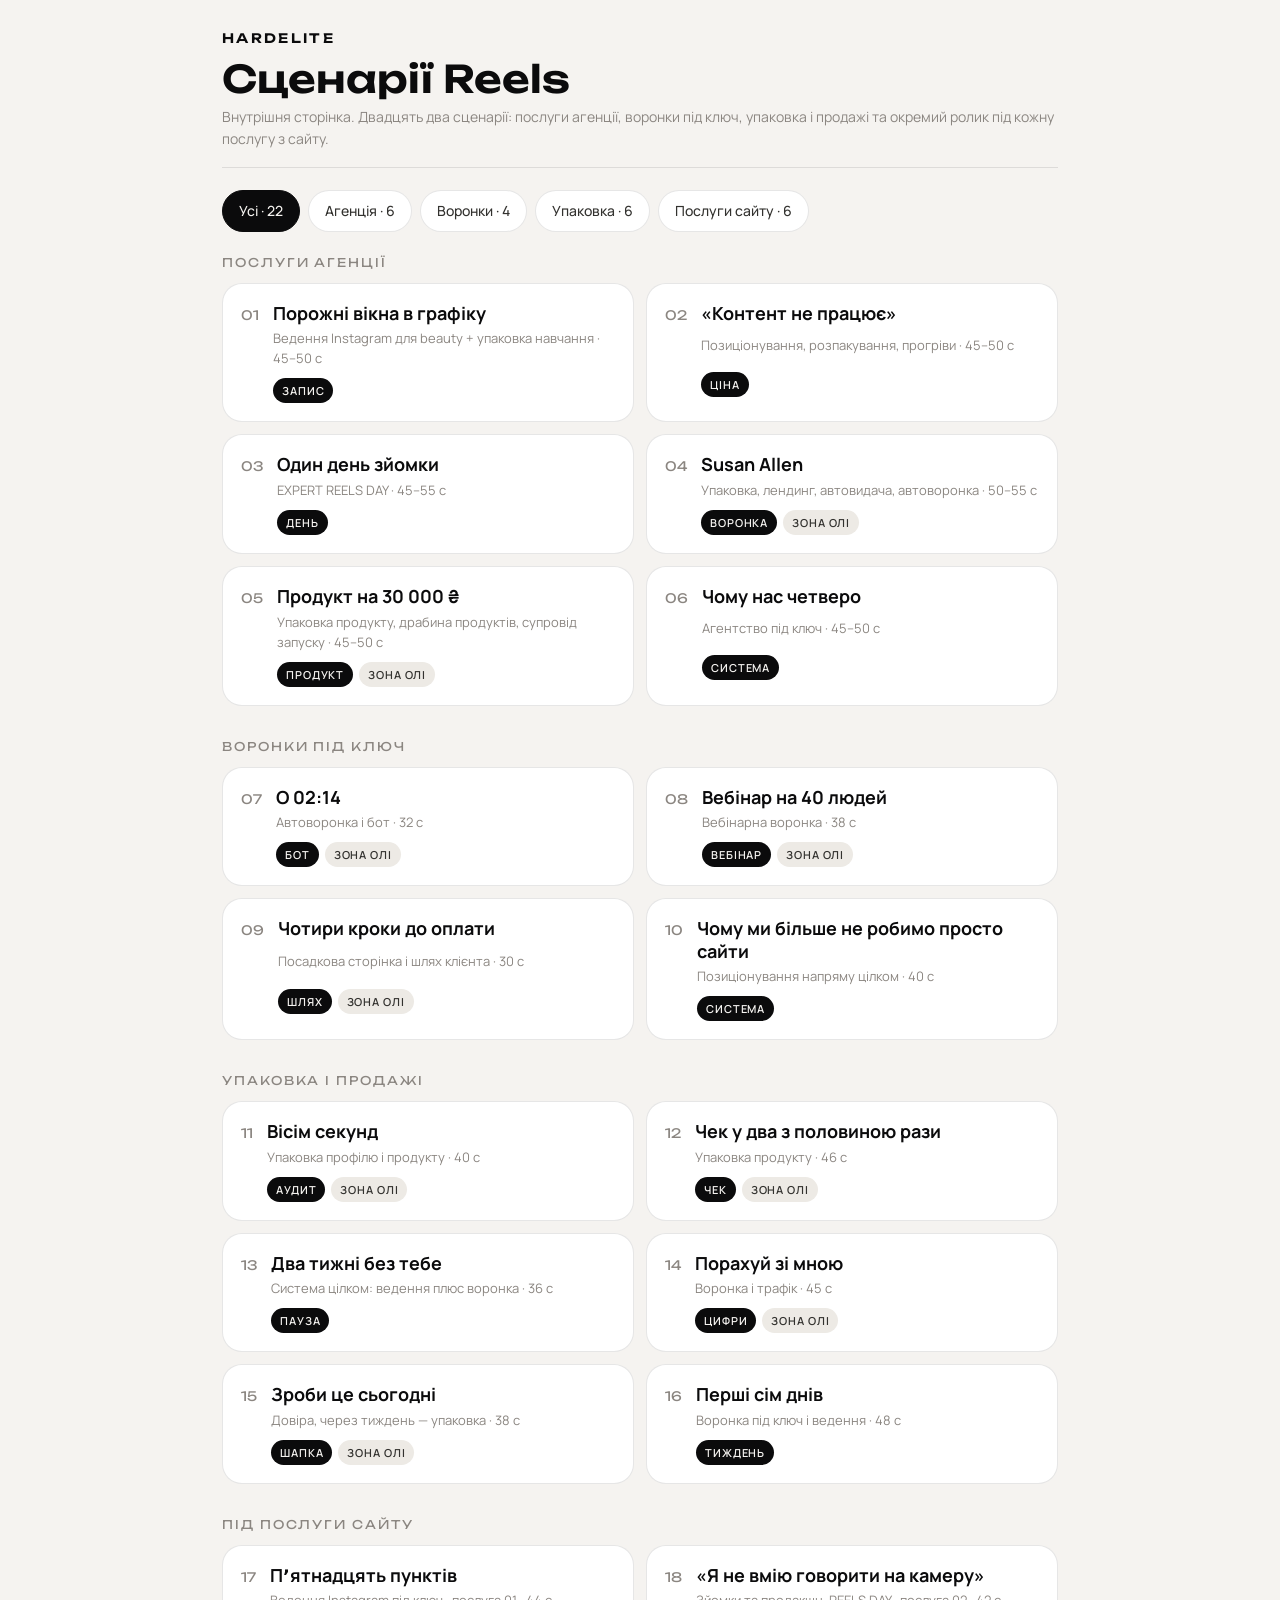
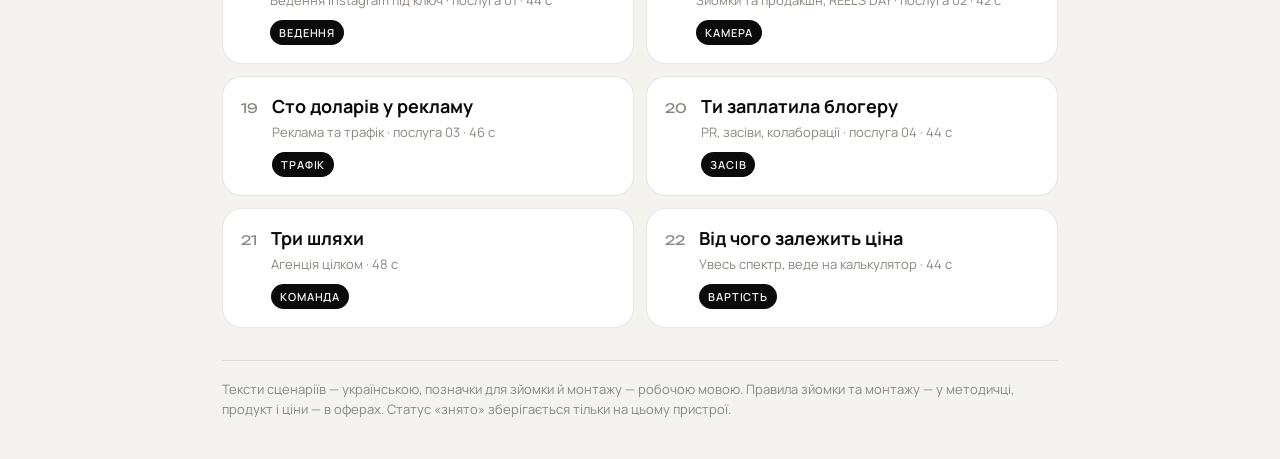
==== scenarii/index.html @ eda65075 "Внутрішня сторінка зі сценаріями Reels на /scenarii Сторінка для зйомки: 22 сценарії в чотирьох груп" ====
<!doctype html>
<html lang="uk">
<head>
<meta charset="utf-8">
<meta name="viewport" content="width=device-width, initial-scale=1, viewport-fit=cover">
<meta name="robots" content="noindex, nofollow, noarchive">
<meta name="theme-color" content="#0B0B0C">
<title>Сценарії — HARDELITE</title>
<link rel="preconnect" href="https://fonts.googleapis.com">
<link rel="preconnect" href="https://fonts.gstatic.com" crossorigin>
<link href="https://fonts.googleapis.com/css2?family=Manrope:wght@400;500;600;700&family=Unbounded:wght@500;600&display=swap" rel="stylesheet">
<style>
:root{
  --ink:#0B0B0C; --ink-80:#33322F; --paper:#F5F3F0; --paper-2:#EDEAE5;
  --card:#FFFFFF; --muted:#8B8681; --line:rgba(11,11,12,.10);
  --r:20px; --r-s:12px;
  --sans:'Manrope',system-ui,-apple-system,'Segoe UI',sans-serif;
  --brand:'Unbounded','Manrope',system-ui,sans-serif;
  --gut:clamp(16px,4vw,32px);
}
*,*::before,*::after{box-sizing:border-box}
html,body{margin:0;padding:0}
body{
  background:var(--paper); color:var(--ink); font-family:var(--sans);
  font-size:16px; line-height:1.55; -webkit-font-smoothing:antialiased;
  padding-bottom:40px;
}
.wrap{max-width:900px;margin:0 auto;padding:0 var(--gut)}

/* ---------- шапка ---------- */
header{padding:28px 0 18px;border-bottom:1px solid var(--line);margin-bottom:22px}
.brand{font-family:var(--brand);font-weight:600;font-size:13px;letter-spacing:.18em;text-transform:uppercase}
h1{font-family:var(--brand);font-weight:600;font-size:clamp(26px,6vw,38px);line-height:1.1;margin:10px 0 6px}
.sub{color:var(--muted);font-size:14px;margin:0}

/* ---------- фильтр ---------- */
.filters{display:flex;gap:8px;flex-wrap:wrap;margin:0 0 20px}
.chip{
  appearance:none;border:1px solid var(--line);background:var(--card);color:var(--ink-80);
  font:inherit;font-size:14px;font-weight:500;padding:9px 16px;border-radius:999px;cursor:pointer;
}
.chip[aria-pressed="true"]{background:var(--ink);color:var(--paper);border-color:var(--ink)}

/* ---------- карточки ---------- */
.grid{display:grid;gap:12px;margin:0 0 32px}
.card{
  background:var(--card);border:1px solid var(--line);border-radius:var(--r);
  padding:18px;cursor:pointer;text-align:left;font:inherit;color:inherit;width:100%;
  display:grid;grid-template-columns:auto 1fr;gap:4px 14px;align-items:start;
}
.card:hover{border-color:rgba(11,11,12,.3)}
.card .num{font-family:var(--brand);font-size:13px;color:var(--muted);grid-row:span 3;padding-top:3px}
.card h2{font-size:18px;font-weight:700;margin:0;line-height:1.25}
.card .meta{color:var(--muted);font-size:13px;margin:0}
.card .tags{display:flex;gap:6px;flex-wrap:wrap;margin-top:6px}
.tag{font-size:11px;font-weight:600;letter-spacing:.08em;text-transform:uppercase;
  padding:4px 9px;border-radius:999px;background:var(--paper-2);color:var(--ink-80)}
.tag--word{background:var(--ink);color:var(--paper)}
.tag--done{background:#1f7a46;color:#fff}
.group-title{font-family:var(--brand);font-size:12px;letter-spacing:.16em;text-transform:uppercase;
  color:var(--muted);margin:22px 0 10px}

/* ---------- экран сценария ---------- */
.screen{display:none;position:fixed;inset:0;background:var(--paper);z-index:40;overflow-y:auto;
  overscroll-behavior:contain;-webkit-overflow-scrolling:touch}
.screen.is-open{display:block}
.bar{position:sticky;top:0;background:var(--paper);border-bottom:1px solid var(--line);z-index:2}
.bar-in{max-width:900px;margin:0 auto;padding:12px var(--gut);display:flex;gap:10px;align-items:center}
.back{appearance:none;border:0;background:none;font:inherit;font-size:15px;font-weight:600;
  cursor:pointer;color:var(--ink);padding:6px 0}
.bar .spacer{flex:1}
.btn{appearance:none;border:1px solid var(--line);background:var(--card);color:var(--ink);
  font:inherit;font-size:14px;font-weight:600;padding:8px 14px;border-radius:999px;cursor:pointer}
.btn--dark{background:var(--ink);color:var(--paper);border-color:var(--ink)}

.tabs{display:flex;gap:6px;flex-wrap:wrap;margin:18px 0 16px}
.tab{appearance:none;border:0;background:var(--paper-2);color:var(--ink-80);font:inherit;
  font-size:14px;font-weight:600;padding:8px 14px;border-radius:999px;cursor:pointer}
.tab[aria-selected="true"]{background:var(--ink);color:var(--paper)}

.pane{display:none}
.pane.is-on{display:block}

.beat{border-left:2px solid var(--line);padding:0 0 18px 16px;margin:0 0 4px}
.beat .t{font-family:var(--brand);font-size:12px;letter-spacing:.1em;color:var(--muted);
  text-transform:uppercase;margin:0 0 6px}
.beat .say{font-size:19px;line-height:1.5;margin:0;white-space:pre-line}
.note{background:var(--paper-2);border-radius:var(--r-s);padding:14px 16px;margin:0 0 16px;
  font-size:15px;color:var(--ink-80)}
.note strong{color:var(--ink)}
ul.list{margin:0 0 18px;padding-left:20px}
ul.list li{margin:0 0 8px}
.headline{background:var(--ink);color:var(--paper);border-radius:var(--r-s);padding:16px 18px;
  font-size:18px;font-weight:600;line-height:1.35;margin:0 0 18px}
.headline span{display:block;font-family:var(--brand);font-size:11px;letter-spacing:.14em;
  text-transform:uppercase;opacity:.6;margin-bottom:8px;font-weight:500}
h3{font-size:14px;font-family:var(--brand);font-weight:600;letter-spacing:.12em;
  text-transform:uppercase;color:var(--muted);margin:24px 0 10px}
.cap{white-space:pre-line;font-size:16px;line-height:1.6}

/* статус */
.status{display:flex;gap:8px;flex-wrap:wrap;margin:0 0 4px}

/* ---------- суфлёр ---------- */
.prompter{display:none;position:fixed;inset:0;background:#0B0B0C;color:#F5F3F0;z-index:60;
  overflow-y:auto;-webkit-overflow-scrolling:touch}
.prompter.is-open{display:block}
.prompter-in{max-width:760px;margin:0 auto;padding:72px var(--gut) 120px}
.prompter p{font-size:clamp(26px,6.4vw,40px);line-height:1.42;font-weight:600;
  margin:0 0 34px;white-space:pre-line}
.prompter .t{font-family:var(--brand);font-size:13px;letter-spacing:.14em;color:#8B8681;
  text-transform:uppercase;margin:0 0 10px}
.prompter-close{position:fixed;top:14px;right:14px;z-index:61;appearance:none;border:1px solid rgba(245,243,240,.25);
  background:rgba(11,11,12,.8);color:#F5F3F0;font:inherit;font-size:14px;font-weight:600;
  padding:10px 16px;border-radius:999px;cursor:pointer}
.prompter-hint{position:fixed;bottom:0;left:0;right:0;padding:14px;text-align:center;
  font-size:13px;color:#8B8681;background:linear-gradient(transparent,#0B0B0C 40%)}

footer{color:var(--muted);font-size:13px;border-top:1px solid var(--line);padding-top:18px;margin-top:8px}
footer a{color:var(--ink-80)}
@media (min-width:720px){ .grid{grid-template-columns:1fr 1fr} }
</style>
</head>
<body>

<div class="wrap" id="home">
  <header>
    <div class="brand">HARDELITE</div>
    <h1>Сценарії Reels</h1>
    <p class="sub">Внутрішня сторінка. Двадцять два сценарії: послуги агенції, воронки під ключ, упаковка і продажі та окремий ролик під кожну послугу з сайту.</p>
  </header>

  <div class="filters">
    <button class="chip" data-filter="all" aria-pressed="true">Усі · 22</button>
    <button class="chip" data-filter="agency" aria-pressed="false">Агенція · 6</button>
    <button class="chip" data-filter="funnel" aria-pressed="false">Воронки · 4</button>
    <button class="chip" data-filter="pack" aria-pressed="false">Упаковка · 6</button>
    <button class="chip" data-filter="service" aria-pressed="false">Послуги сайту · 6</button>
  </div>

  <div id="list"></div>

  <footer>
    Тексти сценаріїв — українською, позначки для зйомки й монтажу — робочою мовою.
    Правила зйомки та монтажу — у методичці, продукт і ціни — в оферах.
    Статус «знято» зберігається тільки на цьому пристрої.
  </footer>
</div>

<div class="screen" id="screen" role="dialog" aria-modal="true">
  <div class="bar">
    <div class="bar-in">
      <button class="back" id="back">← Усі сценарії</button>
      <div class="spacer"></div>
      <button class="btn btn--dark" id="openPrompter">Суфлер</button>
    </div>
  </div>
  <div class="wrap" id="screenBody"></div>
</div>

<div class="prompter" id="prompter">
  <button class="prompter-close" id="closePrompter">Закрити</button>
  <div class="prompter-in" id="prompterBody"></div>
  <div class="prompter-hint">Гортай великим пальцем. Екран не гасне, поки сторінка відкрита</div>
</div>

<script>
const S = [
{
  n:1, group:'agency', title:'Порожні вікна в графіку',
  sells:'Ведення Instagram для beauty + упаковка навчання',
  who:'Майстри, косметологи, салони', len:'45–50 с', word:'ЗАПИС',
  head:'3 причини, чому в майстра з кращими роботами — порожні вікна',
  beats:[
    {t:'0–4 с · хук', s:`У цього майстра кращі роботи в місті. І щосереди порожні вікна в графіку. Причина не в роботах.`},
    {t:'4–10 с · актуалізація', s:`Я за тиждень передивилась двадцять сторінок beauty-майстрів. У вісімнадцяти — та сама помилка. Якщо ти майстер, дивись до кінця: третя причина коштує тобі найдорожче.`},
    {t:'10–34 с · основна частина', s:`Перша. Стрічка з однакових «до-після». Клієнт бачить результат, але не бачить, до кого він іде. А обирає він людину, не фото.

Друга. У профілі немає ціни і немає, що робити далі. Людина має сама написати в Direct і чекати на відповідь. Половина не напише.

Третя, найдорожча. Ти продаєш руки. Руки закінчуються разом із робочим днем. У майстра з сильною сторінкою є другий дохід — навчання для своїх. І воно пакується один раз.`},
    {t:'34–42 с · висновок', s:`Записи — це не «більше постити». Це сторінка, де видно майстра, видно ціну і видно, куди натиснути.`},
    {t:'42–50 с · заклик', s:`Напиши в Direct слово ЗАПИС — подивлюсь твою сторінку й скажу голосовим, які три Reels знімати першими саме тобі.`}
  ],
  shoot:'Один образ, сидячи або стоячи біля вікна. Статична камера, вертикаль. Три причини — три дублі з невеликою зміною пози, щоб склейка не читалась як брак.',
  edit:['Склейка на кожній причині, плюс jump cut усередині довгих фраз',
    'Врізки: три скриншоти стрічок з однаковими «до/після» — розмити ніки й аватарки',
    'Цифри 1 / 2 / 3 великим у куті на кожній причині',
    'На словах «порожні вікна» — врізка порожнього графіка запису',
    'Першу секунду без музики — тільки голос та імпакт',
    'Акцентні слова: ВІКНА, ЗАПИСИ, ТРИ ПРИЧИНИ',
    'Зміна музики на кожній причині, отже вуш з імпактом тричі'],
  cover:'Крупний портрет + текст у два рядки: «Кращі роботи. / Порожні вікна.»'
},
{
  n:2, group:'agency', title:'«Контент не працює»',
  sells:'Позиціонування, розпакування, прогріви', who:'Експерти', len:'45–50 с', word:'ЦІНА',
  head:'«Контент не працює» — а проблема була в одному рядку',
  beats:[
    {t:'0–4 с · хук', s:`Експерт написав мені: «твій контент не працює — заявки є, продажів немає». Ми не переписали жодного Reels. Переписали один рядок.`},
    {t:'4–11 с · актуалізація', s:`Якщо тобі щоразу доводиться виправдовувати свою ціну — це не про ціну. Дивись до кінця, покажу, де насправді ламається.`},
    {t:'11–36 с · основна частина', s:`Крок перший. Я відкрила профіль і спитала: за що тебе беруть? Відповідь — «за результат». Так пише кожен другий у ніші.

Крок другий. Ми витягли конкретику. Він працює з тривогою і панічними атаками. Не «психолог широкого профілю» — одна тема, з якою до нього приходять.

Крок третій. Одна тема в шапці, одне обіцяння, один оффер. І контент — тільки під цю тему, а не про все на світі.`},
    {t:'36–44 с · висновок', s:`Коли людина заходить і бачить свою проблему тими словами, якими вона сама її описує, — ціну не обговорюють. Питають, коли можна почати.`},
    {t:'44–50 с · заклик', s:`Слово ЦІНА в Direct — розберу, за що тебе купують зараз і чому це звучить як у всіх.`}
  ],
  shoot:'Другий образ, інша локація (кафе, світла стіна). Можна сидячи за столом з телефоном — на хуку показати екран з перепискою. Текст переписки підставний.',
  edit:['На «переписали один рядок» — врізка: шапка профілю «до» і «після», влітають назустріч одна одній',
    'Кроки підписувати: КРОК 1, КРОК 2, КРОК 3',
    'Темп швидкий, склейка кожні 2–3 секунди',
    'Акцентні слова: ОДИН РЯДОК, ЦІНУ, САМІ ПИТАЮТЬ',
    'На висновку — пауза й тиша на пів секунди перед «Питають, коли можна почати». Єдине місце в партії, де музика вимикається зовсім'],
  cover:'Текст на кадрі: «Проблема була / не в контенті»'
},
{
  n:3, group:'agency', title:'Один день зйомки',
  sells:'EXPERT REELS DAY', who:'Експерти, блогери, бренди', len:'45–55 с', word:'ДЕНЬ',
  head:'Один день зйомки — 15 Reels. Ось як це виглядає',
  beats:[
    {t:'0–4 с · хук', s:`Це вісім годин. У кінці — пʼятнадцять готових Reels, яких вистачить на місяць.`},
    {t:'4–11 с · актуалізація', s:`Найдорожча фраза в блозі експерта — «я не знаю, що говорити в кадрі». Через неї контент стоїть місяцями. Ось як ми її прибираємо за один день.`},
    {t:'11–38 с · основна частина', s:`Крок перший — до зйомки. Сценарії. Не теми, а готові тексти: що ти говориш у перші три секунди і чим закінчуєш.

Крок другий — образи й локації. Два-три образи, і один день виглядає як місяць різного контенту.

Крок третій — сама зйомка. Я стою поруч і ставлю подачу: де пауза, де подивитись у камеру, де повторити. Ніхто не залишається сам перед обʼєктивом.

Крок четвертий — монтаж, субтитри, обкладинки й тексти публікацій. Ти отримуєш не «матеріал», а готові Reels, які можна викладати.`},
    {t:'38–46 с · висновок', s:`Контент стоїть не тому, що немає часу знімати. Тому що немає що говорити. Сценарій знімає цю проблему.`},
    {t:'46–55 с · заклик', s:`Слово ДЕНЬ в Direct — розкажу, як проходить день зйомки по годинах, і підберемо дату під твій запуск.`}
  ],
  shoot:'Бекстейдж на реальному Expert Reels Day. Потрібні: кадр з камерою і світлом, «клієнт у кадрі + Вероніка підказує», таймлайн монтажу на ноуті, фінал — сітка готових обкладинок. Репліки пишемо окремо, крупним планом, після зйомки клієнта.',
  edit:['Голос за кадром + врізки з майданчика, обличчя тільки на хуку й на висновку. Наскрізна озвучка збирається першою',
    'Кроки підписувати: 01 СЦЕНАРІЇ, 02 ОБРАЗИ, 03 ЗЙОМКА, 04 МОНТАЖ',
    'Таймкоди на екрані: 9:00, 11:30, 14:00, 18:00',
    'Фінальний кадр: сітка з 15 обкладинок, швидкий зум 100 → 120',
    'Акцентні слова: ОДИН ДЕНЬ, 15 REELS, МІСЯЦЬ',
    'Музика енергійніша, але давимо сильніше: −20, не −14'],
  cover:'Кадр з камерою і світлом + текст: «8 годин = / 15 Reels»'
},
{
  n:4, group:'agency', title:'Susan Allen', zone:'Зона Олі',
  sells:'Упаковка, лендинг, автовидача, автоворонка', who:'Експерти, які вже щось продають', len:'50–55 с', word:'ВОРОНКА',
  head:'Я відкрила сайт експерта і побачила «Hello, I am Susan Allen»',
  beats:[
    {t:'0–5 с · хук', s:`Я відкрила сайт експертки, щоб записатись. Перше, що побачила — фото чужої жінки і підпис «Hello, I am Susan Allen».`},
    {t:'5–12 с · актуалізація', s:`Це був шаблон конструктора, який вона не до кінця переробила. Дивись до кінця: зараз покажу чотири місця, де сторінка зливає людей, уже готових платити. Четверте є майже в усіх.`},
    {t:'12–40 с · основна частина', s:`Перше — превʼю посилання. Коли ти кидаєш сайт у Direct, людина бачить картинку й підпис. Якщо там чужа жінка або «website template demo» — посилання виглядає битим. Його просто не відкривають.

Друге — немає форми. Жодної. Уся воронка впирається в «напишіть мені». Хто не написав у ту ж хвилину — втрачений. І ти навіть не знаєш, скільком.

Третє — оплата перевіряється вручну. Між «я готовий платити» і «я отримав» — твоя ніч. Це найдорожча пауза у всьому запуску.

Четверте — після покупки немає нічого. Людина купила гайд і пішла. А далі мала бути консультація, а потім пакет на десять сесій.`},
    {t:'40–48 с · висновок', s:`У таку сторінку рекламу лити не можна — трафік ліється в дірку. Спочатку фундамент, потім реклама.`},
    {t:'48–55 с · заклик', s:`Слово ВОРОНКА в Direct — дай посилання на свою сторінку, і я пройду ці чотири точки по ній. Скажу, де саме ти втрачаєш заявки.`}
  ],
  shoot:'Третій образ. Сидячи, з телефоном — показуємо екран, але все на ньому підставне: демо-сторінка з чужим шаблоном спеціально під зйомку.',
  edit:['На хуку — екран телефона крупно, превʼю посилання з чужим фото. Головний кадр ролика',
    'Чотири місця підписувати цифрами, на кожне — наочна врізка',
    'На «трафік ліється в дірку» — анімація: стрілки входять, з дірки сиплеться',
    'Темп тримати, склейка кожні 2 секунди, пауза тільки на висновку',
    'Акцентні слова: ЧОТИРИ МІСЦЯ, ЖОДНОЇ ФОРМИ, ДІРКА',
    'Скриншоти сторінки — через ефект 3D-екрана з практикуму'],
  cover:'Скриншот превʼю посилання з чужим фото + текст: «Це не її сайт»'
},
{
  n:5, group:'agency', title:'Продукт на 30 000 ₴', zone:'Зона Олі',
  sells:'Упаковка продукту, драбина продуктів, супровід запуску',
  who:'Експерти, які продають консультації по одній', len:'45–50 с', word:'ПРОДУКТ',
  head:'У тебе вже є продукт на 30 000 ₴. Ти продаєш його по одній консультації',
  beats:[
    {t:'0–5 с · хук', s:`У тебе вже є продукт, який можна продавати за тридцять тисяч. Ти просто продаєш його по одній консультації за тисячу.`},
    {t:'5–12 с · актуалізація', s:`І це не про «підніми ціну». Це про те, що одна й та сама твоя робота розкладається на чотири різні продукти. Показую, як.`},
    {t:'12–38 с · основна частина', s:`Перше. Те, що ти повторюєш на кожній консультації, — це гайд. Записала один раз, продається без тебе.

Друге. Те, що працює тільки в довгій роботі, — це пакет на десять сесій. Інший чек і передбачуваний графік на місяці вперед.

Третє. Те, що ти знаєш, а колеги — ні, — це навчання для своїх. Інша аудиторія, інші гроші, і ти нічому новому не вчишся.

Четверте. Усе разом — драбина. Недорогий гайд, потім консультація, потім пакет. Людина не стрибає з нуля в дороге, вона йде по сходинках.`},
    {t:'38–45 с · висновок', s:`Продукту тобі не бракує. Бракує упаковки: назви, структури, сторінки, оплати, яка працює без тебе, і наступного кроку після покупки.`},
    {t:'45–50 с · заклик', s:`Слово ПРОДУКТ в Direct — розкладу твою експертизу на цю драбину.`}
  ],
  shoot:'Той самий образ, що в четвертому — знімаємо підряд. Можна стоячи біля стіни, чотири рівні добре показувати рукою «сходинками».',
  edit:['Головна врізка — анімована драбина: чотири сходинки, підписи й ціни',
    'Сходинки зʼявляються синхронно з голосом, знизу вгору, кожна з імпактом',
    'На «продається без тебе» — врізка: сповіщення про оплату одне за одним, кожне зі свіченням DeepGlow',
    'Акцентні слова: ЧОТИРИ ЧЕКИ, 30 000, БЕЗ ТЕБЕ',
    'Висновок говоримо в камеру, без врізок'],
  cover:'Драбина з чотирьох сходинок + текст: «Один продукт / чотири чеки»'
},
{
  n:6, group:'agency', title:'Чому нас четверо',
  sells:'Агентство під ключ', who:'Усі сегменти, особливо ті, хто обпікся на фрилансерах', len:'45–50 с', word:'СИСТЕМА',
  head:'Чому в моїй агенції лише четверо — і я не беру більше',
  beats:[
    {t:'0–5 с · хук', s:`Мене питають, чому в агенції четверо, а не тридцять. Бо я сама колись була тридцятим клієнтом в агенції.`},
    {t:'5–12 с · актуалізація', s:`Якщо ти хоч раз збирала підрядників окремо — ти знаєш це відчуття. Дивись до кінця: третя причина — чому контент не продає навіть тоді, коли він гарний.`},
    {t:'12–36 с · основна частина', s:`Перше. Окремі підрядники відповідають кожен за свій шматок. Дизайнер не знає, що зняв монтажер. Монтажер не знає, що пообіцяв таргетолог.

Друге. Дедлайни тримаєш ти. Хтось поїхав у відпустку — і процес став, а місяць уже оплачений.

Третє, головне. Немає стратегії — є набір послуг. Контент виходить гарний і не веде нікуди, бо ніхто не домовився, куди він має вести.`},
    {t:'36–44 с · висновок', s:`Тому нас четверо, і кожен знає проєкт у деталях: маркетолог, дизайнер, сценарист-монтажер і контент-менеджер. Одна стратегія, одні дедлайни, одна відповідальність.`},
    {t:'44–50 с · заклик', s:`Слово СИСТЕМА в Direct — подивлюсь твою сторінку й голосовим скажу, де в тебе розрив між контентом і продажами.`}
  ],
  shoot:'Найтепліший кадр із шести: мʼяке світло, спокійний темп, мінімум склейок. Робочий стіл або кавʼярня. Має виглядати як розмова, а не виступ.',
  edit:['Мінімум врізок: максимум один кадр з командою за роботою',
    'Склейка рідка, 4–5 секунд на плані',
    'Єдиний ролик, де зум майже не потрібен: максимум один повільний, 100 → 105',
    'На третій причині — пауза перед словом «головне»',
    'Музика тихіша, ніж усюди: −25. Можна взагалі без музики',
    'З ефектів — нічого. Ні вушів, ні спалахів: цей ролик про довіру',
    'Акцентні слова: НАС ЧЕТВЕРО, СВІДОМО, ОДНА КОМАНДА'],
  cover:'Портрет + текст: «Нас четверо. / І це свідомо»'
},
{
  n:7, group:'funnel', title:'О 02:14', zone:'Зона Олі',
  sells:'Автоворонка і бот', who:'Експерт, який сам сидить у Direct', len:'32 с', word:'БОТ',
  head:'Ти відповідаєш у директ о другій ночі — і все одно втрачаєш клієнта',
  beats:[
    {t:'0–2 с · хук', s:`Ти відповідаєш у директ о другій ночі — і все одно втрачаєш цього клієнта.`},
    {t:'2–8 с · проблема', s:`Бо він написав о пів на одинадцяту. Ти відповіла через чотири години. За цей час він встиг знайти когось іншого.`},
    {t:'8–16 с · ескалація', s:`І так щодня. Це вже не продажі — це чергування. Відпустка, температура, вечеря з родиною — і продажі зупиняються разом з тобою.`},
    {t:'16–18 с · пауза', s:`Проблема не в тобі.`},
    {t:'18–26 с · поворот', s:`Бот відповідає за хвилину. Веде людину по питаннях, віддає матеріал, приймає оплату. Ти заходиш там, де вже треба говорити про роботу.`},
    {t:'26–32 с · фінал', s:`Тобі лишається експертиза. Решту робить система. Напиши слово БОТ — покажу, як це виглядає на твоєму продукті.`}
  ],
  shoot:'Контраст по світлу — головний прийом. Перша половина темна, вечірня: телефон в темряві, час на екрані. Друга знімається вдень біля вікна. Фінал — ранок, кава, сповіщення про оплати.',
  edit:['Хук: ECU екрана в темряві, видно час і лічильник повідомлень',
    'Три перебивки на ескалації: валіза, градусник, накритий стіл — по 2 секунди',
    'На 16-й секунді тиша 0,4 с і чорний кадр з одним рядком',
    'Фінал: dolly out від обличчя, натуральне світло з вікна',
    'Акцентні слова: 02:14, ЧОТИРИ ГОДИНИ, ЧЕРГУВАННЯ, ЗА ХВИЛИНУ'],
  cover:'Темний кадр з телефоном, час крупно: «02:14» + рядок «І клієнт пішов»'
},
{
  n:8, group:'funnel', title:'Вебінар на 40 людей', zone:'Зона Олі',
  sells:'Вебінарна воронка', who:'Експерт, який уже пробував вебінари', len:'38 с', word:'ВЕБІНАР',
  head:'Сорок людей на вебінарі. Нуль продажів',
  beats:[
    {t:'0–3 с · хук', s:`Сорок людей на вебінарі. Нуль продажів. І вебінар був хороший.`},
    {t:'3–10 с · проблема', s:`Ти готувалася два тижні. Зібрала зал. Усе розповіла. А в кінці — тиша і два повідомлення «дякую, дуже цікаво».`},
    {t:'10–16 с · хибний висновок', s:`І ти зробила висновок, що вебінари не працюють.`},
    {t:'16–18 с · пауза', s:`Справа не у вебінарі.`},
    {t:'18–30 с · поворот', s:`Вебінар — це один дотик. А продаж відбувається на одинадцятому. Реєстрація, лист-підтвердження, прогрів до ефіру, два нагадування, сам вебінар, запис для тих, хто не прийшов, три дотики після і дедлайн. Ти зробила один з одинадцяти.`},
    {t:'30–38 с · фінал', s:`Ти зробила десяту частину роботи — і чекала повного результату. Решту збираємо ми. Напиши слово ВЕБІНАР — розберу, де саме твій ефір втрачає гроші.`}
  ],
  shoot:'Прямо в камеру, без усмішки на хуку — фраза має вагу. Рівне світло, обличчям до джерела. Статика на першому кадрі, повільний push in на хибному висновку.',
  edit:['Головний візуальний прийом партії — одинадцять точок. Вони на обкладинці, зʼявляються на 18-й секунді й лишаються у фіналі',
    'Врізка на проблемі: порожній чат вебінара, два повідомлення',
    'На 16-й секунді чорний кадр з одним рядком',
    'Точки зʼявляються з імпактом, десять по черзі',
    'Акцентні слова: НУЛЬ ПРОДАЖІВ, ОДИН ДОТИК, ОДИНАДЦЯТЬ, ДЕСЯТА ЧАСТИНА'],
  cover:'Одинадцять точок, одна зафарбована + текст: «Ти зробила / одну з одинадцяти»'
},
{
  n:9, group:'funnel', title:'Чотири кроки до оплати', zone:'Зона Олі',
  sells:'Посадкова сторінка і шлях клієнта', who:'Усі чотири сегменти', len:'30 с', word:'ШЛЯХ',
  head:'Людина вже хоче купити. І все одно не купує',
  beats:[
    {t:'0–2 с · хук', s:`Людина вже хоче купити. І все одно не купує.`},
    {t:'2–6 с · рамка', s:`Між «хочу» і «оплатила» в неї чотири кроки. Подивись, де ти її втрачаєш.`},
    {t:'6–10 с · крок 1', s:`Вона тисне на посилання в шапці. Воно веде на профіль, де та сама шапка.`},
    {t:'10–14 с · крок 2', s:`Вона потрапляє на сторінку — і там немає жодної форми. Тільки «пишіть у директ».`},
    {t:'14–18 с · крок 3', s:`Вона пише в директ. Ти на зйомці. Відповідаєш увечері.`},
    {t:'18–22 с · крок 4', s:`Вона готова платити. Ти скидаєш номер картки й пишеш «оплату перевірю зранку».`},
    {t:'22–24 с · пауза', s:`Жоден із цих кроків не про трафік.`},
    {t:'24–30 с · фінал', s:`У тебе не проблема з охопленнями. У тебе немає шляху. Напиши слово ШЛЯХ — пройду твій і скажу, на якому кроці обривається.`}
  ],
  shoot:'Усі чотири врізки підставні: збираємо демо-сторінку під зйомку. Чужі справжні профілі не показуємо навіть розмитими.',
  edit:['Чотири пронумеровані блоки зʼявляються по одному, кожен з імпактом',
    'Чотири врізки екрана по 4 секунди: шапка, порожня сторінка, Direct, переказ',
    'На 22-й секунді чорний кадр з одним рядком',
    'Фінал: ширший план, повільний dolly out, фон світліший',
    'Акцентні слова: ЧОТИРИ КРОКИ, ЖОДНОЇ ФОРМИ, ЗРАНКУ, НЕМАЄ ШЛЯХУ'],
  cover:'Чотири сходинки, третя обривається + текст: «Де вона / зникає»'
},
{
  n:10, group:'funnel', title:'Чому ми більше не робимо просто сайти',
  sells:'Позиціонування напряму цілком', who:'Тепла аудиторія', len:'40 с', word:'СИСТЕМА',
  head:'Ми відмовляємо клієнтам, які хочуть просто сайт',
  beats:[
    {t:'0–3 с · хук', s:`Ми відмовляємо клієнтам, які приходять за «просто сайтом».`},
    {t:'3–12 с · пояснення', s:`Тому що сайт без форми, без бота і без підключеної оплати — це візитка. Красива сторінка, на якій людині нема що зробити.`},
    {t:'12–22 с · історія', s:`Ми таке робили. Клієнт приходив за лендингом, ми робили лендинг, і через місяць він писав: «а заявок немає». І він мав рацію. Ми продали йому сторінку, а він купував клієнтів.`},
    {t:'22–24 с · пауза', s:`Тому зараз ми робимо інакше.`},
    {t:'24–34 с · позиція', s:`Продукт, сторінка, бот, оплати, вебінар, трафік — одним проєктом, в одних руках. Три-чотири тижні до першого запуску.`},
    {t:'34–40 с · фінал', s:`Ми відповідаємо за цифру, а не за красу. Напиши слово СИСТЕМА — подивлюсь, що в тебе вже є, і скажу, чого бракує.`}
  ],
  shoot:'Найтепліший з партії воронок. Робочий стіл, мʼяке денне світло, спокійний темп. Не має виглядати як продаючий ролик. На паузі — мовчання 2 секунди в кадрі.',
  edit:['Врізка на поясненні: красива сторінка, курсор шукає кнопку, її немає',
    'На історії — дуже повільний push in, погляд убік',
    'Шість блоків зʼявляються в ряд, без імпактів',
    'Фінал крупно, прямо в камеру, очі у фокусі',
    'Акцентні слова: ВІДМОВЛЯЄМО, ВІЗИТКА, ВІН МАВ РАЦІЮ, ЗА ЦИФРУ'],
  cover:'Портрет + текст: «Ми відмовляємо / тим, хто хоче сайт»'
},
{
  n:11, group:'pack', title:'Вісім секунд', zone:'Зона Олі',
  sells:'Упаковка профілю і продукту', who:'Холодна аудиторія: експерти, майстри', len:'40 с', word:'АУДИТ',
  head:'Дай мені вісім секунд на твій профіль',
  beats:[
    {t:'0–3 с · хук', s:`Дай мені вісім секунд на твій профіль — і я скажу, чому в тебе пишуть «скільки коштує» і зникають.`},
    {t:'3–8 с · рамка', s:`Вісім секунд — це стільки, скільки дивиться реальний клієнт. Не маркетолог. Я за ці вісім секунд читаю три речі.`},
    {t:'8–16 с · перше', s:`Перше — шапку. У тебе там написано, хто ти. «Майстер», «експерт», «коуч». А клієнт шукає, що він отримає. Це різні речення.`},
    {t:'16–24 с · друге', s:`Друге — перші три пости. Якщо всі три про тебе: твій шлях, твоє навчання, твій відпочинок — людина не знайшла себе. І закрила.`},
    {t:'24–30 с · третє', s:`Третє — куди тиснути. У половини профілів немає жодного місця, де можна залишити гроші. Ні сторінки, ні форми, ні ціни.`},
    {t:'30–33 с · пауза', s:`Постав на паузу. Подивись на свою шапку.`},
    {t:'33–40 с · фінал', s:`Це не про красу профілю. Красивий профіль без упаковки — це вітрина без каси. Напиши слово АУДИТ — подивлюсь твій за ті самі вісім секунд і скажу, що міняти першим.`}
  ],
  shoot:'Інструмент — самодіагностика: глядач дивиться не на нас, а на свій профіль. Мʼяке денне світло злiва, фон світліший за обличчя. Усі врізки — підставний демо-профіль, чужих не показуємо навіть розмитими.',
  edit:['Таймер 0:08 у куті живе перші вісім секунд реального часу і зникає — він тримає обіцянку хука',
    'Три врізки екрана: шапка, сітка трьох постів, курсор шукає посилання',
    'Блоки: 1 · ШАПКА, 2 · ТРИ ПОСТИ, 3 · КУДИ ТИСНУТИ',
    'На 30-й секунді тиша 0,4 с і чорний кадр з одним рядком',
    'Акцентні слова: ВІСІМ СЕКУНД, ХТО ТИ / ЩО ОТРИМАЄ, ЖОДНОГО МІСЦЯ, ВІТРИНА БЕЗ КАСИ'],
  cover:'Таймер 0:08 крупно на темному + текст: «Твій профіль / за вісім секунд»'
},
{
  n:12, group:'pack', title:'Чек у два з половиною рази', zone:'Зона Олі',
  sells:'Упаковка продукту', who:'Експерти, які продають дешево', len:'46 с', word:'ЧЕК',
  head:'Ми підняли їй чек у два з половиною рази. У роботі не змінили нічого',
  beats:[
    {t:'0–3 с · хук', s:`Ми підняли їй чек у два з половиною рази. У її роботі не змінили нічого.`},
    {t:'3–9 с · зняття заперечення', s:`Ні нових дипломів, ні нових методик, ні більше годин у Zoom. Та сама людина, та сама робота. Інша ціна — і люди платять.`},
    {t:'9–18 с · крок 1', s:`Перше. У неї була «консультація». Година розмови. Ми зробили з цього результат: не година, а розбір і письмовий план на місяць. Людина платить не за час. Вона платить за те, що в неї залишається після.`},
    {t:'18–27 с · крок 2', s:`Друге. Переписали, що саме вона продає. Було: «допомагаю з харчуванням». Стало: «за місяць ти їси нормально і не зриваєшся на вечерях». Те саме. Але друге можна купити.`},
    {t:'27–36 с · крок 3', s:`Третє. Поставили поруч дорожчий варіант. Не щоб його брали — щоб середній перестав здаватися дорогим. Поки в тебе одна ціна, її ні з чим порівняти, крім нуля.`},
    {t:'36–39 с · пауза', s:`Робота та сама. Ціна інша.`},
    {t:'39–46 с · фінал', s:`Це і є упаковка. І це не про те, щоб брати більше за менше — це про те, щоб перестати продавати години. Напиши слово ЧЕК — подивлюсь, що ти продаєш, і скажу, за що тобі не платять зараз.`}
  ],
  shoot:'НЕ ЗНІМАЄМО, ПОКИ НЕМА СПРАВЖНЬОГО КЕЙСУ. Цифри підставляємо реальні, з дозволу клієнтки, можна без імені. Один вигаданий кейс обнуляє довіру до всіх інших роликів. Світло жорсткіше за решту партії, фон темний — фраза має вагу.',
  edit:['Текст на екрані не дублює озвучку: тільки цифри кроків 1, 2, 3',
    'Другий крок — єдине місце з повною фразою: було/стало одна під одною, стара зачеркується',
    'Третій крок — врізка: дві картки цін поруч, легкий pan',
    'На 36-й секунді тиша і чорний кадр',
    'Акцентні слова: НІЧОГО, НЕ ЗА ЧАС, МОЖНА КУПИТИ, ПОРІВНЯТИ, КРІМ НУЛЯ'],
  cover:'Дві картки цін, на лівій ціна зачеркнута + текст: «Робота та сама. / Ціна інша»'
},
{
  n:13, group:'pack', title:'Два тижні без тебе',
  sells:'Система цілком: ведення плюс воронка', who:'Тепла аудиторія, ті, хто втомився', len:'36 с', word:'ПАУЗА',
  head:'Уяви, що тебе немає два тижні',
  beats:[
    {t:'0–3 с · хук', s:`Уяви, що тебе немає два тижні. Не відпустка з телефоном — немає зовсім.`},
    {t:'3–10 с · три питання', s:`Що продовжує працювати? Контент виходить? Хтось відповідає людям? Хтось приймає оплати?`},
    {t:'10–16 с · діагноз', s:`Якщо «ні» на всі три — у тебе не бізнес. У тебе робота, з якої не можна піти.`},
    {t:'16–26 с · ескалація', s:`І найгірше навіть не те, що ти не відпочиваєш. Найгірше, що ти не можеш хворіти. Не можеш взяти день. Не можеш вирости — бо все впирається у твої двадцять чотири години.`},
    {t:'26–29 с · пауза', s:`Два тижні. Перевір себе чесно.`},
    {t:'29–36 с · фінал', s:`Контент, відповіді й оплати можуть іти без тебе. Це збирається за три-чотири тижні, і після цього ти потрібна там, де справді треба тебе. Напиши слово ПАУЗА — покажу, що в твоєму випадку відвʼязувати першим.`}
  ],
  shoot:'Інструмент — переживання втрати, а не обіцянка вигоди. Єдиний ролик партії у вечірньому теплому світлі, тіні глибші. Останні сім секунд звучать мʼяко: якщо закінчити на болю, людина закриє і не напише.',
  edit:['Три питання виводимо списком з порожніми квадратами — глядач мисленно їх не відмічає, і це вся робота кадру',
    'Три врізки на ескалації по 2 с: валіза біля дверей, градусник, накритий стіл, до якого не сіли',
    'Єдине місце партії, де можна handheld — решта на статиці',
    'Фінал: dolly out, у кадрі зʼявляється вікно, фон світлішає',
    'Акцентні слова: ДВА ТИЖНІ, НЕ БІЗНЕС, НЕ МОЖЕШ ХВОРІТИ, БЕЗ ТЕБЕ'],
  cover:'Валіза біля дверей, світло з передпокою + текст: «Два тижні без тебе. / Що залишиться?»'
},
{
  n:14, group:'pack', title:'Порахуй зі мною', zone:'Зона Олі',
  sells:'Воронка і трафік', who:'Ті, хто думає про рекламу і масштаб', len:'45 с', word:'ЦИФРИ',
  head:'Порахуй зі мною — і в кінці побачиш свою дірку',
  beats:[
    {t:'0–3 с · хук', s:`Порахуй зі мною. Це сорок секунд — і в кінці ти побачиш свою дірку.`},
    {t:'3–9 с · ціль', s:`Скільки ти хочеш на місяць? Візьмемо сто тисяч. Твій чек — десять. Значить, десять продажів.`},
    {t:'9–16 с · крок вниз', s:`З десяти людей, які дійшли до розмови, купує приблизно двоє. Отже, тобі потрібно пʼятдесят звернень. Не підписників. Звернень.`},
    {t:'16–24 с · крок вниз', s:`Сторінка перетворює в звернення приблизно одного з двадцяти. Значить, на сторінку має зайти тисяча людей. Щомісяця.`},
    {t:'24–30 с · удар', s:`А тепер головне питання. Звідки тисяча? У тебе в сторіс дивиться триста. І це ті самі триста, що й минулого місяця.`},
    {t:'30–33 с · пауза', s:`Ось тут усе й зупиняється.`},
    {t:'33–45 с · фінал', s:`Тисяча нових людей — це трафік. Але трафік на сторінку без форми і без бота просто згорить: ти заплатиш за людей, яким нема куди тиснути. Спочатку шлях, потім гроші на рекламу. Напиши слово ЦИФРИ — порахуємо твою воронку під твою цифру, не під мою.`}
  ],
  shoot:'Композиція вирішується на зйомці: з 3-ї по 24-ту секунду Вероніка стоїть ЗЛІВА, праві дві третини кадру порожні — туди стають цифри. Тон — спокійний розрахунок, без співчуття в голосі. Цифри приблизні, на екрані має стояти «конверсії приблизні».',
  edit:['Цифри зʼявляються по одній і ЛИШАЮТЬСЯ: до 24-ї секунди на екрані стоїть увесь ланцюжок 100 000 → ЧЕК 10 000 → 10 ПРОДАЖІВ → 50 ЗВЕРНЕНЬ → 1000 ЛЮДЕЙ',
    'Це головний кадр для збережень — людина зберігає, щоб перерахувати під свій чек',
    'На ударі цифри з екрана зникають, лишається обличчя крупно',
    'На 30-й секунді тиша і чорний кадр з одним рядком',
    'Акцентні слова: НЕ ПІДПИСНИКІВ — ЗВЕРНЕНЬ, ТИСЯЧА, ТІ САМІ ТРИСТА, ЗГОРИТЬ'],
  cover:'Увесь ланцюжок цифр згори вниз, остання 1000 виділена + текст: «Порахуй свою / дірку»'
},
{
  n:15, group:'pack', title:'Зроби це сьогодні', zone:'Зона Олі',
  sells:'Довіра, через тиждень — упаковка', who:'Холодна аудиторія', len:'38 с', word:'ШАПКА',
  head:'Зроби це сьогодні, навіть якщо ти ніколи не прийдеш до нас',
  beats:[
    {t:'0–4 с · хук', s:`Зроби це сьогодні, навіть якщо ти ніколи не прийдеш до нас. Воно безкоштовне і займе десять хвилин.`},
    {t:'4–10 с · задача', s:`Відкрий свою шапку профілю. Найімовірніше, там написано, хто ти. Переписуємо на те, що людина отримає.`},
    {t:'10–20 с · формула', s:`Формула проста. Перший рядок — результат. Другий — для кого. Третій — доказ: скільки людей, скільки років, скільки робіт. Три рядки, і все.`},
    {t:'20–28 с · приклад', s:`Приклад. Було: «сертифікований нутриціолог, мама двох дітей». Стало: «Їсти нормально без підрахунку калорій. Для жінок після тридцяти. Двісті клієнток за три роки».`},
    {t:'28–31 с · пауза', s:`І останнє. Найважливіше.`},
    {t:'31–38 с · фінал', s:`Посилання в шапці має вести туди, де можна залишити гроші. Не на профіль. Не на «пишіть у директ». На сторінку з формою. Зроби сьогодні — і напиши мені, що змінилось. Просто напиши, без жодних слів.`}
  ],
  shoot:'Інструмент — чиста віддача: єдиний ролик, де ми нічого не просимо. Кодового слова в тексті НЕМА свідомо, слово ШАПКА ставимо лише в опис. Найтепліший кадр партії: жодної жорсткої тіні, світлий фон, відкрита поза.',
  edit:['Формула — три пронумеровані рядки, лишаються до кінця біту',
    'Приклад: було/стало одна під одною, стара ГАСНЕ, не зачеркується — зачеркування читається як «ти неправа»',
    'На 28-й секунді чорний кадр з одним рядком',
    'Фінал: повільний dolly out, фон у розфокусі',
    'Акцентні слова: БЕЗКОШТОВНО, ЩО ОТРИМАЄ, ТРИ РЯДКИ, ДЕ МОЖНА ЗАЛИШИТИ ГРОШІ'],
  cover:'Дві шапки профілю одна під одною, нижня підсвічена + текст: «Перепиши / за десять хвилин»'
},
{
  n:16, group:'pack', title:'Перші сім днів',
  sells:'Воронка під ключ і ведення', who:'Тепла аудиторія, ті, хто вже думає і рахує', len:'48 с', word:'ТИЖДЕНЬ',
  head:'Ти боїшся не того, що не вийде. Ти боїшся не розуміти, що відбувається',
  beats:[
    {t:'0–4 с · хук', s:`Ти боїшся не того, що не вийде. Ти боїшся заплатити й місяць не розуміти, що відбувається. Тому розкажу по днях.`},
    {t:'4–12 с · дні 1–2', s:`День перший і другий — ми не робимо нічого красивого. Ми розбираємо твій продукт: що саме продаємо, кому, за скільки і що людина отримує на руки.`},
    {t:'12–20 с · день 3', s:`День третій — ти бачиш структуру сторінки текстом. Не дизайн, текст. Поки це текст, міняти можна скільки хочеш і безкоштовно.`},
    {t:'20–28 с · дні 4–5', s:`Четвертий і пʼятий — дизайн і збірка. Свій домен, форми, заявки одразу в Telegram, аналітика з першого дня.`},
    {t:'28–36 с · день 6', s:`День шостий — бот. Що він питає, що віддає, як приймає оплату. Ти читаєш кожне повідомлення до того, як воно піде людям.`},
    {t:'36–40 с · день 7', s:`День сьомий — тест. Ми самі проходимо весь шлях як клієнт і платимо власною карткою.`},
    {t:'40–44 с · підсумок', s:`Через тиждень у тебе працює половина системи. І ти знаєш про неї все.`},
    {t:'44–48 с · фінал', s:`Решта — вебінар, оплати, трафік — ще два-три тижні. Напиши слово ТИЖДЕНЬ, і я пришлю цей план по днях під твій продукт.`}
  ],
  shoot:'Інструмент — зняття ризику через прозорість процесу. Це ОБІЦЯНКА: перед зйомкою звірити дні з тим, як ми справді працюємо, і поправити сценарій під реальність, а не навпаки. Шість врізок, і кожна має бути справжньою — беремо свій проєкт.',
  edit:['Дні — великі цифри в куті, міняються з кожним бітом: 1–2, 3, 4–5, 6, 7. Вони і є ритм, без них 48 секунд не додивлять',
    'Жодного pattern interrupt на болю: ритм тримають самі дні',
    'Врізки: маркер по розпечатках, документ зі структурою, сторінка, сповіщення в Telegram, переписка з ботом, картка і екран оплати',
    'Фінал: dolly out, потім крупно прямо в камеру',
    'Акцентні слова: НІЧОГО КРАСИВОГО, ПОКИ ЦЕ ТЕКСТ, ДО ТОГО, ЯК ПІДЕ ЛЮДЯМ, ВЛАСНОЮ КАРТКОЮ, ПОЛОВИНА СИСТЕМИ'],
  cover:'Сім пронумерованих рядків стовпчиком, третій підсвічений + текст: «Перші сім днів. / По днях»'
},
{
  n:17, group:'service', title:'Пʼятнадцять пунктів',
  sells:'Ведення Instagram під ключ · послуга 01', who:'Експерти й бренди, які ведуть самі або з фрилансером', len:'44 с', word:'ВЕДЕННЯ',
  head:'«Ведення Instagram» звучить як «постити за тебе». Рахую вголос',
  beats:[
    {t:'0–4 с · хук', s:`«Ведення Instagram» звучить як «постити за тебе». Давай я порахую вголос, що це насправді.`},
    {t:'4–12 с · до зйомки', s:`Стратегія. Контент-план на місяць. Аналіз конкурентів і ніші. Точки входу — місця, де людина вперше тебе розуміє. Це все до того, як знята перша секунда відео.`},
    {t:'12–22 с · виробництво', s:`Далі сценарії. Зйомка. Монтаж. Обкладинки. Тексти під кожну публікацію. Субтитри, звук, кольор. Публікація за часом, а не коли ти згадала.`},
    {t:'22–30 с · невидиме', s:`І те, чого не видно: аналітика щомісяця, оформлення профілю й актуальних, органічне просування — і людина, в якої можна спитати «а це взагалі нормально виглядає?».`},
    {t:'30–34 с · пауза', s:`Пʼятнадцять пунктів. Порахуй, скільки з них зараз на тобі.`},
    {t:'34–44 с · фінал', s:`Якщо більше пʼяти — ти не ведеш сторінку, ти працюєш другу зміну. Ми забираємо всі пʼятнадцять і залишаємо тобі один: прийти на зйомку і бути собою. Напиши слово ВЕДЕННЯ — покажу, як це виглядає по тижнях.`}
  ],
  shoot:'Інструмент — інвентаризація чужої роботи: ціну виправдовує не список того, що робимо ми, а список того, що людина перестає робити сама. Вероніка злiва кадру, праворуч лічильник. Пʼятнадцять пунктів звірити зі сайтом по списку, а не по памʼяті.',
  edit:['Лічильник у куті — головний прийом: цифра росте з кожним названим пунктом, 01 … 15, глядач чекає, де вона спиниться',
    'Чотири врізки по 2,5 с на виробництві: розкадровка, камера, таймлайн, сітка профілю',
    'На паузі всі пʼятнадцять виходять списком дрібним кеглем — цей кадр і зберігають',
    'Акцентні слова: ПʼЯТНАДЦЯТЬ, ДО ПЕРШОЇ СЕКУНДИ, ДРУГА ЗМІНА, ОДИН ПУНКТ'],
  cover:'Список із пʼятнадцяти рядків, згори цифра 15 + текст: «Скільки з цього / робиш ти?»'
},
{
  n:18, group:'service', title:'«Я не вмію говорити на камеру»',
  sells:'Зйомки та продакшн, REELS DAY · послуга 02', who:'Експерти, які хочуть Reels і бояться камери', len:'42 с', word:'КАМЕРА',
  head:'«Я не вмію говорити на камеру». Це не проблема',
  beats:[
    {t:'0–4 с · хук', s:`«Я не вмію говорити на камеру». Я чую це від кожної другої. І це не проблема — це просто не твоя робота.`},
    {t:'4–10 с · зняття', s:`Ти не повинна вміти. Ти повинна знати свою справу. Говорити — вчимо на місці, і ось як саме.`},
    {t:'10–18 с · текст', s:`Текст уже написаний до зйомки. Ти не придумуєш у кадрі і не згадуєш, що хотіла сказати. Читаєш із суфлера або повторюєш за мною по реченню.`},
    {t:'18–26 с · подача', s:`Подача ставиться на зйомці. Де зробити паузу, куди подивитись, що зробити з руками. Я стою за камерою і кажу це вголос, поки не стане звично.`},
    {t:'26–34 с · дублі й монтаж', s:`Дублів стільки, скільки потрібно. Невдалих не бачить ніхто, крім нас. А потім монтажер прибирає всі «ееее» і довгі паузи — і на екрані людина, яка говорить впевнено.`},
    {t:'34–38 с · пауза', s:`Ти не граєш. Ти просто розказуєш своє.`},
    {t:'38–42 с · фінал', s:`Перший раз страшно хвилин двадцять. Потім ти питаєш, коли наступна зйомка. Напиши слово КАМЕРА — розкажу, як проходить день.`}
  ],
  shoot:'Інструмент — зняття заперечення демонстрацією, а не суперечкою: не переконуємо, що людина вміє, а показуємо, що вміння не потрібне. Найтепліша інтонація, жодного «ти повинна» без зняття. Знімається окремо, на справжньому контент-дні.',
  edit:['Backstage-кадр — головний актив ролика: загальний план зі сторони, видно світло, камеру і як Вероніка веде людину. Знімаємо на найближчому контент-дні, він потрібен ще й сценарію 3',
    'Врізка суфлера: рядки йдуть по екрану',
    'Врізка таймлайну: ряд дублів, вирізані куски зникають',
    'Чотири блоки: ТЕКСТ — МИ, ПОДАЧА — МИ, ДУБЛІ — СКІЛЬКИ ТРЕБА, «ЕЕЕ» — МОНТАЖЕР',
    'Акцентні слова: НЕ ТВОЯ РОБОТА, ВЖЕ НАПИСАНИЙ, НЕ БАЧИТЬ НІХТО, ДВАДЦЯТЬ ХВИЛИН'],
  cover:'Backstage: людина в кадрі, камера на передньому плані в розфокусі + текст: «„Я не вмію / говорити на камеру“»'
},
{
  n:19, group:'service', title:'Сто доларів у рекламу',
  sells:'Реклама та трафік · послуга 03', who:'Ті, хто збирається вмикати рекламу або вже зливав бюджет', len:'46 с', word:'ТРАФІК',
  head:'Хочеш залити сто доларів у рекламу — не роби цього',
  beats:[
    {t:'0–4 с · хук', s:`Якщо ти хочеш зараз залити сто доларів у рекламу — не роби цього. Я скажу, куди вони підуть.`},
    {t:'4–12 с · механіка попиту', s:`Реклама не створює попит. Вона просто приводить людей туди, де ти вже є. Якщо там немає сторінки, немає форми й немає відповіді за хвилину — ти платиш за людей, які прийшли і не знайшли, що робити.`},
    {t:'12–20 с · відмова', s:`Тому ми не беремо трафік окремо, поки не стоїть шлях. Це єдина послуга, на яку ми кажемо «ще рано» — і кажемо це до того, як узяти гроші.`},
    {t:'20–30 с · як рахуємо', s:`А коли шлях стоїть, перші сто доларів — це ще не продажі. Це тест: три-чотири аудиторії, кілька креативів. Ми дивимось, де звернення дешевше. Те, що працює, масштабуємо. Те, що ні, вимикаємо на другий день, а не через місяць.`},
    {t:'30–34 с · пауза', s:`Реклама — це не лотерея. Це таблиця.`},
    {t:'34–46 с · фінал', s:`І ти бачиш цю таблицю: скільки витрачено, скільки звернень, скільки коштує одне. Без «ми працюємо над цим». Напиши слово ТРАФІК — подивлюсь, чи тобі вже можна вмикати рекламу. І скажу прямо, якщо ні.`}
  ],
  shoot:'Інструмент — антипродаж плюс прозорість цифр: відмова від грошей читається як компетентність. Перші чотири секунди йдуть проти очікування — від агенції чекають «давай запустимо». Рівне світло, однотонний фон, без усмішки на хуку.',
  edit:['Таблиця в четвертому біті — НАША СПРАВЖНЯ, з будь-якого свого проєкту, з замазаними іменами. Намальована читається одразу, і ролик про прозорість перетворюється на свою протилежність',
    'Три колонки лишаються на екрані до паузи: ВИТРАЧЕНО, ЗВЕРНЕНЬ, ЦІНА ЗВЕРНЕННЯ — кадр для збережень',
    'Врізка на механіці: сторінка без форми, курсор іде назад',
    'На 30-й секунді тиша і чорний кадр',
    'Акцентні слова: НЕ РОБИ ЦЬОГО, НЕ СТВОРЮЄ ПОПИТ, ЩЕ РАНО, НЕ ЛОТЕРЕЯ — ТАБЛИЦЯ'],
  cover:'Таблиця з цифрами на темному + текст: «Куди підуть / твої 100 $»'
},
{
  n:20, group:'service', title:'Ти заплатила блогеру',
  sells:'PR, засіви, колаборації · послуга 04', who:'Ті, у кого був невдалий досвід реклами в блогерів', len:'44 с', word:'ЗАСІВ',
  head:'Сімнадцять підписників і нуль заявок. Причина не в блогері',
  beats:[
    {t:'0–4 с · хук', s:`Ти заплатила блогеру, вийшла реклама, прийшло сімнадцять підписників і нуль заявок. Причина не в блогері.`},
    {t:'4–10 с · актуалізація', s:`Я подивилась багато таких засівів. Помилки три, і третя коштує найдорожче. Якщо ти колись платила за рекламу — дивись до кінця.`},
    {t:'10–18 с · перша', s:`Перша. Обрали за кількістю підписників. А важить не вона, а хто в коментарях і чи їм відповідають. Сто тисяч мертвих підписників — це нуль.`},
    {t:'18–26 с · друга', s:`Друга. Блогер сказав «переходьте в профіль». Людина перейшла, побачила твою шапку і пішла. Реклама відпрацювала. Упаковка — ні.`},
    {t:'26–34 с · третя', s:`Третя, найдорожча. Один засів, один раз. Людина бачить тебе вперше і має одразу купити — так не буває. Засів — це знайомство, і їх треба кілька, в різних місцях, протягом місяця.`},
    {t:'34–38 с · пауза', s:`Ти не переплатила. Ти недоробила навколо.`},
    {t:'38–44 с · фінал', s:`Ми робимо це системою: підбір і перевірка, домовленості, посадкова під конкретну аудиторію і кілька дотиків замість одного. Напиши слово ЗАСІВ — подивлюсь, у кого тобі є сенс іти.`}
  ],
  shoot:'Інструмент — розбір знайомого провалу: переносимо причину туди, де її можна виправити. Структура «три причини, третя найдорожча» — з методички, обіцянка третьої тримає до кінця. Усі врізки підставні: ніша маленька, справжнього блогера впізнають навіть розмитим.',
  edit:['Пронумеровані блоки 1, 2, 3 — третій виходить з імпактом, він обіцяний на початку',
    'Врізки: два профілі поруч (цифра підписників проти порожніх коментарів), перехід зі сторіс у профіль, графік з одним спалахом проти кількох',
    'На 34-й секунді тиша і чорний кадр',
    'Акцентні слова: НЕ В БЛОГЕРІ, СТО ТИСЯЧ МЕРТВИХ, УПАКОВКА — НІ, ЗНАЙОМСТВО, А НЕ ПРОДАЖ'],
  cover:'Цифри 17 і 0 крупно + текст: «17 підписників. / 0 заявок»'
},
{
  n:21, group:'service', title:'Три шляхи',
  sells:'Агенція цілком', who:'Ті, хто саме зараз вибирає виконавця', len:'48 с', word:'КОМАНДА',
  head:'Три способи зробити собі контент — включно з тими, де ми не потрібні',
  beats:[
    {t:'0–4 с · хук', s:`Є три способи зробити собі контент. Розкажу всі три — включно з тими, де ми не потрібні.`},
    {t:'4–14 с · шлях 1', s:`Перший — швидко, дешево і як у всіх. Фрилансер, шаблонні рилси, чужі тренди. Це нормальний варіант, якщо тобі треба просто не мовчати. Він не приводить клієнтів — і не має цього робити.`},
    {t:'14–26 с · шлях 2', s:`Другий — кожен сам за себе. Окремо сценарист, окремо оператор, окремо монтажер, окремо таргетолог. Кожен робить свою частину добре. А звʼязувати їх будеш ти: ти станеш проєкт-менеджером власного контенту. Якщо в тебе є на це години і є смак — це робочий варіант.`},
    {t:'26–38 с · шлях 3', s:`Третій — одна команда до результату. Маркетолог, дизайнер, монтажер і контент-менеджер, які вже працювали разом і не перекладають одне на одного. Ти кажеш, що продаєш. Далі питання приходять до тебе раз на тиждень, а не щодня.`},
    {t:'38–42 с · пауза', s:`Дорожче не той, у кого вищий чек. Дорожче той, де твої години.`},
    {t:'42–48 с · фінал', s:`Ми — третій варіант. І ми не підходимо тим, кому треба просто постити. Напиши слово КОМАНДА — скажу, який із трьох шляхів тобі зараз вигідніший. Навіть якщо це не ми.`}
  ],
  shoot:'Інструмент — порівняння трьох варіантів, де вибір робить глядач: ми не кажемо «ми краще», ми називаємо справжню ціну кожного шляху в годинах. Фраза «навіть якщо це не ми» має бути справжньою — одна така відповідь повертається через пів року готовим клієнтом.',
  edit:['Три пронумеровані картки 01, 02, 03 — кожна лишається, до 38-ї секунди видно всі три поруч. Це кадр для збережень і для пересилки тому, хто питає «а нащо агенція»',
    'Врізка на першому шляху: три однакові шаблонні рилси підряд',
    'Схема на другому: чотири окремі кружки і людина в центрі зі стрілками до всіх',
    'Кадр четверох за одним столом — робочий, не постановочний. Потрібен ще й сценарію 6',
    'Акцентні слова: ЯК У ВСІХ, ЗВʼЯЗУВАТИ БУДЕШ ТИ, РАЗ НА ТИЖДЕНЬ, ТВОЇ ГОДИНИ'],
  cover:'Три картки в ряд, третя підсвічена + текст: «Три шляхи. / Один з них коштує тобі годинами»'
},
{
  n:22, group:'service', title:'Від чого залежить ціна',
  sells:'Увесь спектр, веде на калькулятор', who:'Ті, хто вже питав ціну і не отримав відповіді', len:'44 с', word:'ВАРТІСТЬ',
  head:'«Скільки це коштує?» — і найчастіша відповідь у ніші: «залежить»',
  beats:[
    {t:'0–4 с · хук', s:`«Скільки це коштує?» — найчастіше питання в директі. І найчастіша відповідь у нашій ніші: «залежить». Зараз скажу, від чого саме.`},
    {t:'4–12 с · перше', s:`Перше — скільки роликів на місяць. Чотири і дванадцять — це різна робота: інша зйомка, інший монтаж, інший час. Тут різниця найбільша.`},
    {t:'12–20 с · друге', s:`Друге — ти знімаєшся сама чи ми. Якщо присилаєш матеріал з телефона — дешевше. Якщо виїжджає команда зі світлом і камерою — дорожче, і виглядає інакше.`},
    {t:'20–28 с · третє', s:`Третє — чи треба упаковка. Якщо продукт і ціна вже є, ми просто ведемо. Якщо ні — спочатку збираємо, що саме продаємо, і це окремий етап.`},
    {t:'28–36 с · четверте', s:`Четверте — реклама. Наша робота і бюджет на рекламу — це дві різні цифри, і друга завжди твоя. Ми ніколи не складаємо їх в одну суму, щоб вона виглядала меншою.`},
    {t:'36–40 с · пауза', s:`Чотири речі. Більше нічого.`},
    {t:'40–44 с · фінал', s:`Я не назву суму в ролику, бо вона залежить від цих чотирьох. Але на сайті є калькулятор: тиснеш свої пункти — бачиш вилку одразу, без «залежить». Посилання в шапці.`}
  ],
  shoot:'НЕ ПУБЛІКУЄМО, ПОКИ КАЛЬКУЛЯТОР НА САЙТІ НЕ ВВІМКНЕНИЙ І ЦІНИ НЕ ПІДТВЕРДЖЕНІ ВЕРОНІКОЮ. Порядок: цифри підтверджені → калькулятор увімкнений → знімаємо. Кадр той самий, що в «Порахуй зі мною» — Вероніка злiва, дві третини під блоки; ці два ролики знімаються підряд.',
  edit:['Чотири блоки лишаються до кінця: 01 СКІЛЬКИ РОЛИКІВ, 02 ХТО ЗНІМАЄ, 03 УПАКОВКА, 04 РЕКЛАМА. На паузі стоять усі чотири — кадр для збережень',
    'Фінальна врізка: калькулятор на сайті, перемикачі, вилка зʼявляється',
    'Єдиний ролик партії, який веде не в директ, а на сайт. Слово ВАРТІСТЬ — тільки в описі',
    'Акцентні слова: ЗАЛЕЖИТЬ, ДВІ РІЗНІ ЦИФРИ, ЗАВЖДИ ТВОЯ, БЕЗ «ЗАЛЕЖИТЬ»'],
  cover:'Чотири блоки стовпчиком, праворуч знак питання + текст: «З чого складається / ціна»'
}
];

const $ = s => document.querySelector(s);
const list = $('#list'), screen = $('#screen'), body = $('#screenBody');
const prompter = $('#prompter'), pBody = $('#prompterBody');
let current = null, filter = 'all';

const GROUPS = [
  ['agency','Послуги агенції'],
  ['funnel','Воронки під ключ'],
  ['pack','Упаковка і продажі'],
  ['service','Під послуги сайту']
];

function readDone(){
  try{ return JSON.parse(localStorage.getItem('he_done') || '{}'); }catch(e){ return {}; }
}
function writeDone(d){
  try{ localStorage.setItem('he_done', JSON.stringify(d)); }catch(e){}
}
const esc = t => String(t).replace(/[&<>]/g, c => ({'&':'&amp;','<':'&lt;','>':'&gt;'}[c]));

function render(){
  const done = readDone();
  const groups = filter === 'all' ? GROUPS : GROUPS.filter(([g]) => g === filter);
  list.innerHTML = groups.map(([g,label]) => {
    const items = S.filter(x => x.group === g).map(x => `
      <button class="card" data-n="${x.n}">
        <div class="num">${String(x.n).padStart(2,'0')}</div>
        <h2>${esc(x.title)}</h2>
        <p class="meta">${esc(x.sells)} · ${esc(x.len)}</p>
        <div class="tags">
          <span class="tag tag--word">${esc(x.word)}</span>
          ${x.zone ? `<span class="tag">${esc(x.zone)}</span>` : ''}
          ${done[x.n] ? '<span class="tag tag--done">Знято</span>' : ''}
        </div>
      </button>`).join('');
    return `<div class="group-title">${label}</div><div class="grid">${items}</div>`;
  }).join('');
}

function open(n){
  const x = S.find(s => s.n === n); if(!x) return;
  current = x;
  const done = readDone();
  body.innerHTML = `
    <h1 style="margin-top:22px">${esc(x.title)}</h1>
    <p class="sub" style="margin-bottom:16px">${esc(x.sells)} · ${esc(x.who)} · ${esc(x.len)}</p>
    <div class="status">
      <button class="btn ${done[x.n] ? 'btn--dark' : ''}" id="toggleDone">${done[x.n] ? '✓ Знято' : 'Позначити як знято'}</button>
      <span class="tag tag--word" style="align-self:center">Кодове слово: ${esc(x.word)}</span>
    </div>
    <div class="tabs" role="tablist">
      <button class="tab" role="tab" aria-selected="true" data-pane="say">Текст</button>
      <button class="tab" role="tab" aria-selected="false" data-pane="shoot">Зйомка</button>
      <button class="tab" role="tab" aria-selected="false" data-pane="edit">Монтаж</button>
    </div>
    <div class="pane is-on" data-pane="say">
      <div class="headline"><span>Заголовок на екрані · висить 0–4 с</span>${esc(x.head)}</div>
      ${x.beats.map(b => `<div class="beat"><p class="t">${esc(b.t)}</p><p class="say">${esc(b.s)}</p></div>`).join('')}
    </div>
    <div class="pane" data-pane="shoot">
      <div class="note">${esc(x.shoot)}</div>
      <h3>Обкладинка</h3>
      <p class="cap">${esc(x.cover)}</p>
    </div>
    <div class="pane" data-pane="edit">
      <ul class="list">${x.edit.map(e => `<li>${esc(e)}</li>`).join('')}</ul>
      <div class="note"><strong>Загальне для всіх:</strong> субтитри Nexa Text Regular 90, трекінг −54, рядок 25 символів. Акцентне слово — Geometria Bold великими, окремим шаром. Голос: Gain +10 → Hard Limiter −5 → еквалайзер Vocal. Експорт 4K, 20 Мбіт/с.</div>
    </div>`;
  screen.classList.add('is-open');
  screen.scrollTop = 0;
  document.body.style.overflow = 'hidden';
}

function close(){
  screen.classList.remove('is-open');
  document.body.style.overflow = '';
  current = null; render();
}

function openPrompter(){
  if(!current) return;
  pBody.innerHTML = current.beats
    .map(b => `<p class="t">${esc(b.t)}</p><p>${esc(b.s)}</p>`).join('');
  prompter.classList.add('is-open');
  prompter.scrollTop = 0;
}

list.addEventListener('click', e => {
  const c = e.target.closest('.card'); if(c) open(Number(c.dataset.n));
});
document.querySelectorAll('.chip').forEach(ch => ch.addEventListener('click', () => {
  filter = ch.dataset.filter;
  document.querySelectorAll('.chip').forEach(o => o.setAttribute('aria-pressed', String(o === ch)));
  render();
}));
body.addEventListener('click', e => {
  const t = e.target.closest('.tab');
  if(t){
    body.querySelectorAll('.tab').forEach(o => o.setAttribute('aria-selected', String(o === t)));
    body.querySelectorAll('.pane').forEach(p => p.classList.toggle('is-on', p.dataset.pane === t.dataset.pane));
  }
  if(e.target.id === 'toggleDone' && current){
    const d = readDone(); d[current.n] = !d[current.n]; writeDone(d);
    const on = !!d[current.n];
    e.target.textContent = on ? '✓ Знято' : 'Позначити як знято';
    e.target.classList.toggle('btn--dark', on);
  }
});
$('#back').addEventListener('click', close);
$('#openPrompter').addEventListener('click', openPrompter);
$('#closePrompter').addEventListener('click', () => prompter.classList.remove('is-open'));
document.addEventListener('keydown', e => {
  if(e.key !== 'Escape') return;
  if(prompter.classList.contains('is-open')) prompter.classList.remove('is-open');
  else if(screen.classList.contains('is-open')) close();
});

/* экран не гаснет, пока страница открыта — удобно на съёмке */
if('wakeLock' in navigator){
  let lock = null;
  const req = async () => { try{ lock = await navigator.wakeLock.request('screen'); }catch(e){} };
  req();
  document.addEventListener('visibilitychange', () => {
    if(document.visibilityState === 'visible') req();
  });
}

render();
</script>
</body>
</html>
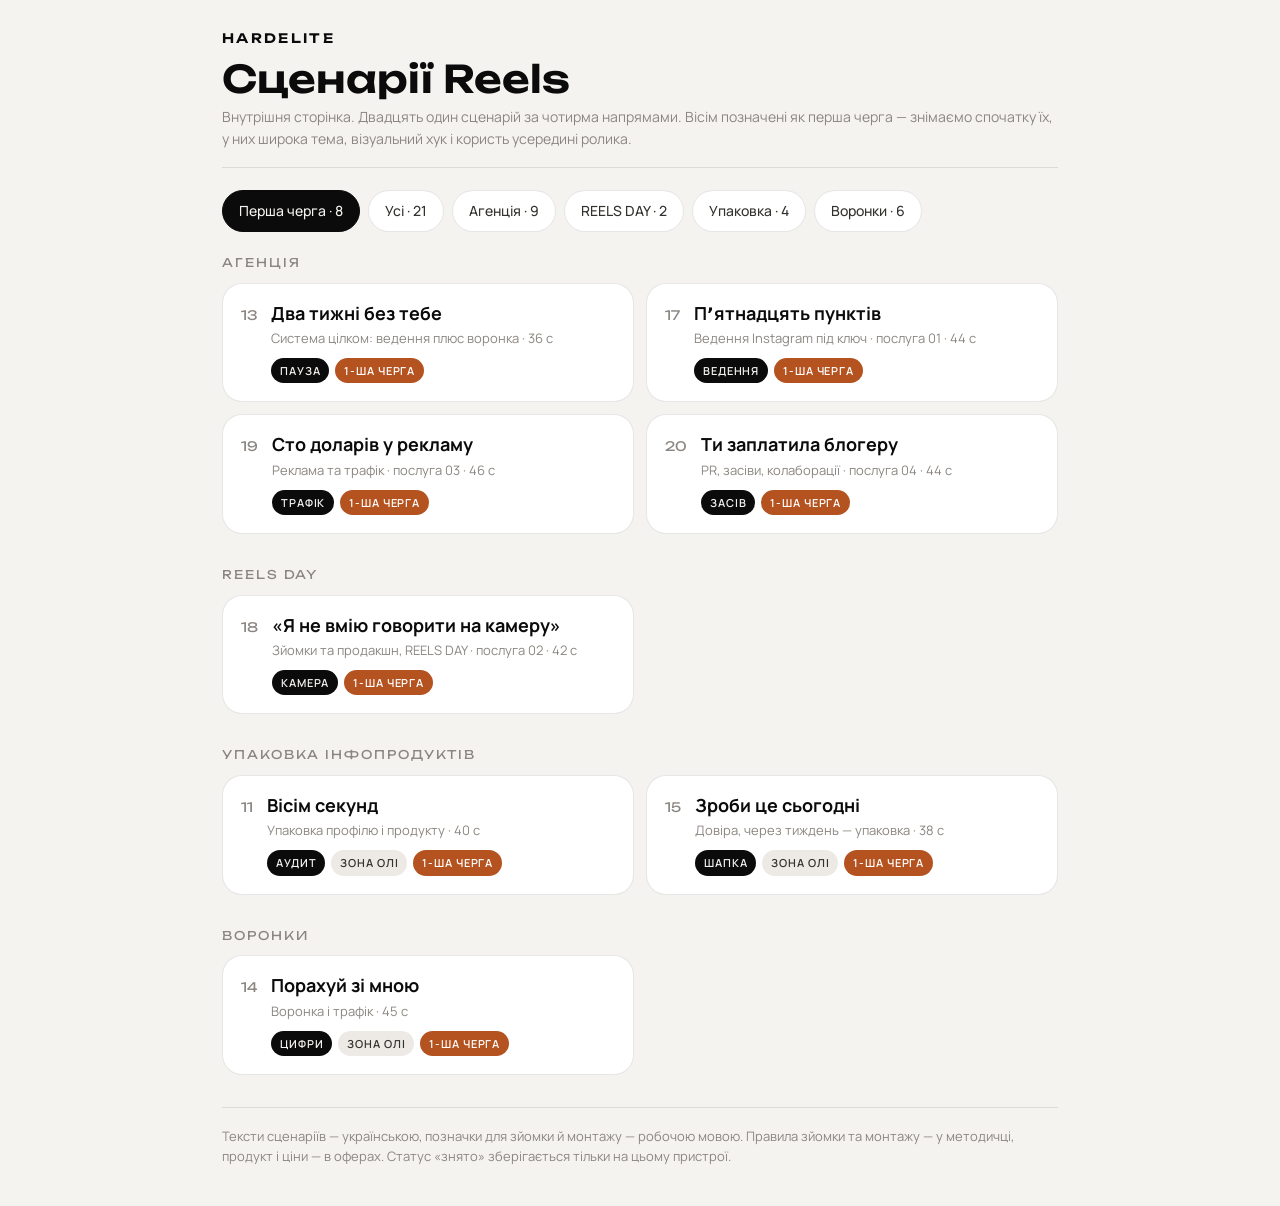
==== commit bb2e16ea: "Чотири напрями, перша черга і переписані хуки Сценарій «Чому ми більше не робимо просто сайти» прибр" ====
--- a/scenarii/index.html
+++ b/scenarii/index.html
@@ -57,6 +57,12 @@
   padding:4px 9px;border-radius:999px;background:var(--paper-2);color:var(--ink-80)}
 .tag--word{background:var(--ink);color:var(--paper)}
 .tag--done{background:#1f7a46;color:#fff}
+.tag--first{background:#b4531f;color:#fff}
+.hookbox{border:1px solid var(--line);border-radius:var(--r);padding:16px 18px;margin:0 0 14px;background:var(--card)}
+.hookbox h4{margin:0 0 4px;font-size:11px;font-weight:700;letter-spacing:.08em;
+  text-transform:uppercase;color:var(--muted)}
+.hookbox p{margin:0 0 12px;font-size:16px;line-height:1.5}
+.hookbox p:last-child{margin-bottom:0}
 .group-title{font-family:var(--brand);font-size:12px;letter-spacing:.16em;text-transform:uppercase;
   color:var(--muted);margin:22px 0 10px}
 
@@ -127,15 +133,16 @@
   <header>
     <div class="brand">HARDELITE</div>
     <h1>Сценарії Reels</h1>
-    <p class="sub">Внутрішня сторінка. Двадцять два сценарії: послуги агенції, воронки під ключ, упаковка і продажі та окремий ролик під кожну послугу з сайту.</p>
+    <p class="sub">Внутрішня сторінка. Двадцять один сценарій за чотирма напрямами. Вісім позначені як перша черга — знімаємо спочатку їх, у них широка тема, візуальний хук і користь усередині ролика.</p>
   </header>
 
   <div class="filters">
-    <button class="chip" data-filter="all" aria-pressed="true">Усі · 22</button>
-    <button class="chip" data-filter="agency" aria-pressed="false">Агенція · 6</button>
-    <button class="chip" data-filter="funnel" aria-pressed="false">Воронки · 4</button>
-    <button class="chip" data-filter="pack" aria-pressed="false">Упаковка · 6</button>
-    <button class="chip" data-filter="service" aria-pressed="false">Послуги сайту · 6</button>
+    <button class="chip" data-filter="first" aria-pressed="true">Перша черга · 8</button>
+    <button class="chip" data-filter="all" aria-pressed="false">Усі · 21</button>
+    <button class="chip" data-filter="agency" aria-pressed="false">Агенція · 9</button>
+    <button class="chip" data-filter="reelsday" aria-pressed="false">REELS DAY · 2</button>
+    <button class="chip" data-filter="pack" aria-pressed="false">Упаковка · 4</button>
+    <button class="chip" data-filter="funnel" aria-pressed="false">Воронки · 6</button>
   </div>
 
   <div id="list"></div>
@@ -216,7 +223,7 @@
   cover:'Текст на кадрі: «Проблема була / не в контенті»'
 },
 {
-  n:3, group:'agency', title:'Один день зйомки',
+  n:3, group:'reelsday', title:'Один день зйомки',
   sells:'EXPERT REELS DAY', who:'Експерти, блогери, бренди', len:'45–55 с', word:'ДЕНЬ',
   head:'Один день зйомки — 15 Reels. Ось як це виглядає',
   beats:[
@@ -242,7 +249,7 @@
   cover:'Кадр з камерою і світлом + текст: «8 годин = / 15 Reels»'
 },
 {
-  n:4, group:'agency', title:'Susan Allen', zone:'Зона Олі',
+  n:4, group:'funnel', title:'Susan Allen', zone:'Зона Олі',
   sells:'Упаковка, лендинг, автовидача, автоворонка', who:'Експерти, які вже щось продають', len:'50–55 с', word:'ВОРОНКА',
   head:'Я відкрила сайт експерта і побачила «Hello, I am Susan Allen»',
   beats:[
@@ -268,7 +275,7 @@
   cover:'Скриншот превʼю посилання з чужим фото + текст: «Це не її сайт»'
 },
 {
-  n:5, group:'agency', title:'Продукт на 30 000 ₴', zone:'Зона Олі',
+  n:5, group:'pack', title:'Продукт на 30 000 ₴', zone:'Зона Олі',
   sells:'Упаковка продукту, драбина продуктів, супровід запуску',
   who:'Експерти, які продають консультації по одній', len:'45–50 с', word:'ПРОДУКТ',
   head:'У тебе вже є продукт на 30 000 ₴. Ти продаєш його по одній консультації',
@@ -381,28 +388,11 @@
   cover:'Чотири сходинки, третя обривається + текст: «Де вона / зникає»'
 },
 {
-  n:10, group:'funnel', title:'Чому ми більше не робимо просто сайти',
-  sells:'Позиціонування напряму цілком', who:'Тепла аудиторія', len:'40 с', word:'СИСТЕМА',
-  head:'Ми відмовляємо клієнтам, які хочуть просто сайт',
-  beats:[
-    {t:'0–3 с · хук', s:`Ми відмовляємо клієнтам, які приходять за «просто сайтом».`},
-    {t:'3–12 с · пояснення', s:`Тому що сайт без форми, без бота і без підключеної оплати — це візитка. Красива сторінка, на якій людині нема що зробити.`},
-    {t:'12–22 с · історія', s:`Ми таке робили. Клієнт приходив за лендингом, ми робили лендинг, і через місяць він писав: «а заявок немає». І він мав рацію. Ми продали йому сторінку, а він купував клієнтів.`},
-    {t:'22–24 с · пауза', s:`Тому зараз ми робимо інакше.`},
-    {t:'24–34 с · позиція', s:`Продукт, сторінка, бот, оплати, вебінар, трафік — одним проєктом, в одних руках. Три-чотири тижні до першого запуску.`},
-    {t:'34–40 с · фінал', s:`Ми відповідаємо за цифру, а не за красу. Напиши слово СИСТЕМА — подивлюсь, що в тебе вже є, і скажу, чого бракує.`}
-  ],
-  shoot:'Найтепліший з партії воронок. Робочий стіл, мʼяке денне світло, спокійний темп. Не має виглядати як продаючий ролик. На паузі — мовчання 2 секунди в кадрі.',
-  edit:['Врізка на поясненні: красива сторінка, курсор шукає кнопку, її немає',
-    'На історії — дуже повільний push in, погляд убік',
-    'Шість блоків зʼявляються в ряд, без імпактів',
-    'Фінал крупно, прямо в камеру, очі у фокусі',
-    'Акцентні слова: ВІДМОВЛЯЄМО, ВІЗИТКА, ВІН МАВ РАЦІЮ, ЗА ЦИФРУ'],
-  cover:'Портрет + текст: «Ми відмовляємо / тим, хто хоче сайт»'
-},
-{
   n:11, group:'pack', title:'Вісім секунд', zone:'Зона Олі',
   sells:'Упаковка профілю і продукту', who:'Холодна аудиторія: експерти, майстри', len:'40 с', word:'АУДИТ',
+  first:true,
+  hookV:`Палець швидко гортає стрічку, спиняється на профілі. У куті запускається таймер. Увесь кадр — екран телефона, обличчя немає.`,
+  hookT:`Вісім секунд. Стільки людина дивиться на тебе, перш ніж вирішити — писати чи гортати далі.`,
   head:'Дай мені вісім секунд на твій профіль',
   beats:[
     {t:'0–3 с · хук', s:`Дай мені вісім секунд на твій профіль — і я скажу, чому в тебе пишуть «скільки коштує» і зникають.`},
@@ -443,8 +433,11 @@
   cover:'Дві картки цін, на лівій ціна зачеркнута + текст: «Робота та сама. / Ціна інша»'
 },
 {
-  n:13, group:'pack', title:'Два тижні без тебе',
+  n:13, group:'agency', title:'Два тижні без тебе',
   sells:'Система цілком: ведення плюс воронка', who:'Тепла аудиторія, ті, хто втомився', len:'36 с', word:'ПАУЗА',
+  first:true,
+  hookV:`Валіза біля дверей, світло з передпокою. Рука тягнеться до ручки — і спиняється на пів дорозі. Телефон у другій руці світиться.`,
+  hookT:`Коли ти востаннє не відповідала нікому два дні підряд? Не у відпустці з телефоном — а взагалі.`,
   head:'Уяви, що тебе немає два тижні',
   beats:[
     {t:'0–3 с · хук', s:`Уяви, що тебе немає два тижні. Не відпустка з телефоном — немає зовсім.`},
@@ -463,8 +456,11 @@
   cover:'Валіза біля дверей, світло з передпокою + текст: «Два тижні без тебе. / Що залишиться?»'
 },
 {
-  n:14, group:'pack', title:'Порахуй зі мною', zone:'Зона Олі',
+  n:14, group:'funnel', title:'Порахуй зі мною', zone:'Зона Олі',
   sells:'Воронка і трафік', who:'Ті, хто думає про рекламу і масштаб', len:'45 с', word:'ЦИФРИ',
+  first:true,
+  hookV:`Маркер пише на склі велику цифру «100 000» і обводить. Рука і маркер, обличчя немає.`,
+  hookT:`Назви суму, яку хочеш заробляти на місяць. Я за сорок секунд покажу, чого тобі для неї бракує.`,
   head:'Порахуй зі мною — і в кінці побачиш свою дірку',
   beats:[
     {t:'0–3 с · хук', s:`Порахуй зі мною. Це сорок секунд — і в кінці ти побачиш свою дірку.`},
@@ -486,6 +482,9 @@
 {
   n:15, group:'pack', title:'Зроби це сьогодні', zone:'Зона Олі',
   sells:'Довіра, через тиждень — упаковка', who:'Холодна аудиторія', len:'38 с', word:'ШАПКА',
+  first:true,
+  hookV:`Телефон у руці, людина стирає текст у шапці профілю, символ за символом, до порожнього поля.`,
+  hookT:`Десять хвилин, безкоштовно і без нас. Єдина річ, яку я прошу зробити сьогодні.`,
   head:'Зроби це сьогодні, навіть якщо ти ніколи не прийдеш до нас',
   beats:[
     {t:'0–4 с · хук', s:`Зроби це сьогодні, навіть якщо ти ніколи не прийдеш до нас. Воно безкоштовне і займе десять хвилин.`},
@@ -504,7 +503,7 @@
   cover:'Дві шапки профілю одна під одною, нижня підсвічена + текст: «Перепиши / за десять хвилин»'
 },
 {
-  n:16, group:'pack', title:'Перші сім днів',
+  n:16, group:'funnel', title:'Перші сім днів',
   sells:'Воронка під ключ і ведення', who:'Тепла аудиторія, ті, хто вже думає і рахує', len:'48 с', word:'ТИЖДЕНЬ',
   head:'Ти боїшся не того, що не вийде. Ти боїшся не розуміти, що відбувається',
   beats:[
@@ -526,8 +525,11 @@
   cover:'Сім пронумерованих рядків стовпчиком, третій підсвічений + текст: «Перші сім днів. / По днях»'
 },
 {
-  n:17, group:'service', title:'Пʼятнадцять пунктів',
+  n:17, group:'agency', title:'Пʼятнадцять пунктів',
   sells:'Ведення Instagram під ключ · послуга 01', who:'Експерти й бренди, які ведуть самі або з фрилансером', len:'44 с', word:'ВЕДЕННЯ',
+  first:true,
+  hookV:`Аркуш паперу, рука ставить галочки згори вниз, список іде за нижній край кадру. Лічильник у куті росте.`,
+  hookT:`Мені сказали, що я беру гроші за те, щоб постити картинки. Добре. Рахую вголос.`,
   head:'«Ведення Instagram» звучить як «постити за тебе». Рахую вголос',
   beats:[
     {t:'0–4 с · хук', s:`«Ведення Instagram» звучить як «постити за тебе». Давай я порахую вголос, що це насправді.`},
@@ -545,8 +547,11 @@
   cover:'Список із пʼятнадцяти рядків, згори цифра 15 + текст: «Скільки з цього / робиш ти?»'
 },
 {
-  n:18, group:'service', title:'«Я не вмію говорити на камеру»',
+  n:18, group:'reelsday', title:'«Я не вмію говорити на камеру»',
   sells:'Зйомки та продакшн, REELS DAY · послуга 02', who:'Експерти, які хочуть Reels і бояться камери', len:'42 с', word:'КАМЕРА',
+  first:true,
+  hookV:`Людина перед камерою. Набирає повітря, відкриває рот — і махає рукою: стоп. Знімаємо збоку, у кадрі видно світло і штатив.`,
+  hookT:`Ось так виглядає перша хвилина зйомки у вісімдесяти відсотків людей. І це нормально.`,
   head:'«Я не вмію говорити на камеру». Це не проблема',
   beats:[
     {t:'0–4 с · хук', s:`«Я не вмію говорити на камеру». Я чую це від кожної другої. І це не проблема — це просто не твоя робота.`},
@@ -566,8 +571,11 @@
   cover:'Backstage: людина в кадрі, камера на передньому плані в розфокусі + текст: «„Я не вмію / говорити на камеру“»'
 },
 {
-  n:19, group:'service', title:'Сто доларів у рекламу',
+  n:19, group:'agency', title:'Сто доларів у рекламу',
   sells:'Реклама та трафік · послуга 03', who:'Ті, хто збирається вмикати рекламу або вже зливав бюджет', len:'46 с', word:'ТРАФІК',
+  first:true,
+  hookV:`Екран рекламного кабінету, палець над кнопкою «Опублікувати». Завмирає.`,
+  hookT:`Не натискай сьогодні. Дай мені тридцять секунд — скажу, куди підуть ці гроші.`,
   head:'Хочеш залити сто доларів у рекламу — не роби цього',
   beats:[
     {t:'0–4 с · хук', s:`Якщо ти хочеш зараз залити сто доларів у рекламу — не роби цього. Я скажу, куди вони підуть.`},
@@ -586,8 +594,11 @@
   cover:'Таблиця з цифрами на темному + текст: «Куди підуть / твої 100 $»'
 },
 {
-  n:20, group:'service', title:'Ти заплатила блогеру',
+  n:20, group:'agency', title:'Ти заплатила блогеру',
   sells:'PR, засіви, колаборації · послуга 04', who:'Ті, у кого був невдалий досвід реклами в блогерів', len:'44 с', word:'ЗАСІВ',
+  first:true,
+  hookV:`Екран статистики, цифра «+17» за тиждень. Поруч на столі — переказ на три тисячі.`,
+  hookT:`Сімнадцять людей за три тисячі гривень. І жодної заявки. Я знаю, чому так вийшло — і це не блогер.`,
   head:'Сімнадцять підписників і нуль заявок. Причина не в блогері',
   beats:[
     {t:'0–4 с · хук', s:`Ти заплатила блогеру, вийшла реклама, прийшло сімнадцять підписників і нуль заявок. Причина не в блогері.`},
@@ -606,7 +617,7 @@
   cover:'Цифри 17 і 0 крупно + текст: «17 підписників. / 0 заявок»'
 },
 {
-  n:21, group:'service', title:'Три шляхи',
+  n:21, group:'agency', title:'Три шляхи',
   sells:'Агенція цілком', who:'Ті, хто саме зараз вибирає виконавця', len:'48 с', word:'КОМАНДА',
   head:'Три способи зробити собі контент — включно з тими, де ми не потрібні',
   beats:[
@@ -626,7 +637,7 @@
   cover:'Три картки в ряд, третя підсвічена + текст: «Три шляхи. / Один з них коштує тобі годинами»'
 },
 {
-  n:22, group:'service', title:'Від чого залежить ціна',
+  n:22, group:'agency', title:'Від чого залежить ціна',
   sells:'Увесь спектр, веде на калькулятор', who:'Ті, хто вже питав ціну і не отримав відповіді', len:'44 с', word:'ВАРТІСТЬ',
   head:'«Скільки це коштує?» — і найчастіша відповідь у ніші: «залежить»',
   beats:[
@@ -650,13 +661,13 @@
 const $ = s => document.querySelector(s);
 const list = $('#list'), screen = $('#screen'), body = $('#screenBody');
 const prompter = $('#prompter'), pBody = $('#prompterBody');
-let current = null, filter = 'all';
+let current = null, filter = 'first';
 
 const GROUPS = [
-  ['agency','Послуги агенції'],
-  ['funnel','Воронки під ключ'],
-  ['pack','Упаковка і продажі'],
-  ['service','Під послуги сайту']
+  ['agency','Агенція'],
+  ['reelsday','REELS DAY'],
+  ['pack','Упаковка інфопродуктів'],
+  ['funnel','Воронки']
 ];
 
 function readDone(){
@@ -669,9 +680,12 @@
 
 function render(){
   const done = readDone();
-  const groups = filter === 'all' ? GROUPS : GROUPS.filter(([g]) => g === filter);
+  const wide = filter === 'all' || filter === 'first';
+  const groups = wide ? GROUPS : GROUPS.filter(([g]) => g === filter);
   list.innerHTML = groups.map(([g,label]) => {
-    const items = S.filter(x => x.group === g).map(x => `
+    const picked = S.filter(x => x.group === g && (filter !== 'first' || x.first));
+    if(!picked.length) return '';
+    const items = picked.map(x => `
       <button class="card" data-n="${x.n}">
         <div class="num">${String(x.n).padStart(2,'0')}</div>
         <h2>${esc(x.title)}</h2>
@@ -679,6 +693,7 @@
         <div class="tags">
           <span class="tag tag--word">${esc(x.word)}</span>
           ${x.zone ? `<span class="tag">${esc(x.zone)}</span>` : ''}
+          ${x.first ? '<span class="tag tag--first">1-ша черга</span>' : ''}
           ${done[x.n] ? '<span class="tag tag--done">Знято</span>' : ''}
         </div>
       </button>`).join('');
@@ -707,6 +722,10 @@
       ${x.beats.map(b => `<div class="beat"><p class="t">${esc(b.t)}</p><p class="say">${esc(b.s)}</p></div>`).join('')}
     </div>
     <div class="pane" data-pane="shoot">
+      ${x.hookV ? `<div class="hookbox">
+        <h4>Візуальний хук · перша секунда</h4><p>${esc(x.hookV)}</p>
+        <h4>Текстовий хук · що звучить</h4><p>${esc(x.hookT)}</p>
+      </div>` : ''}
       <div class="note">${esc(x.shoot)}</div>
       <h3>Обкладинка</h3>
       <p class="cap">${esc(x.cover)}</p>
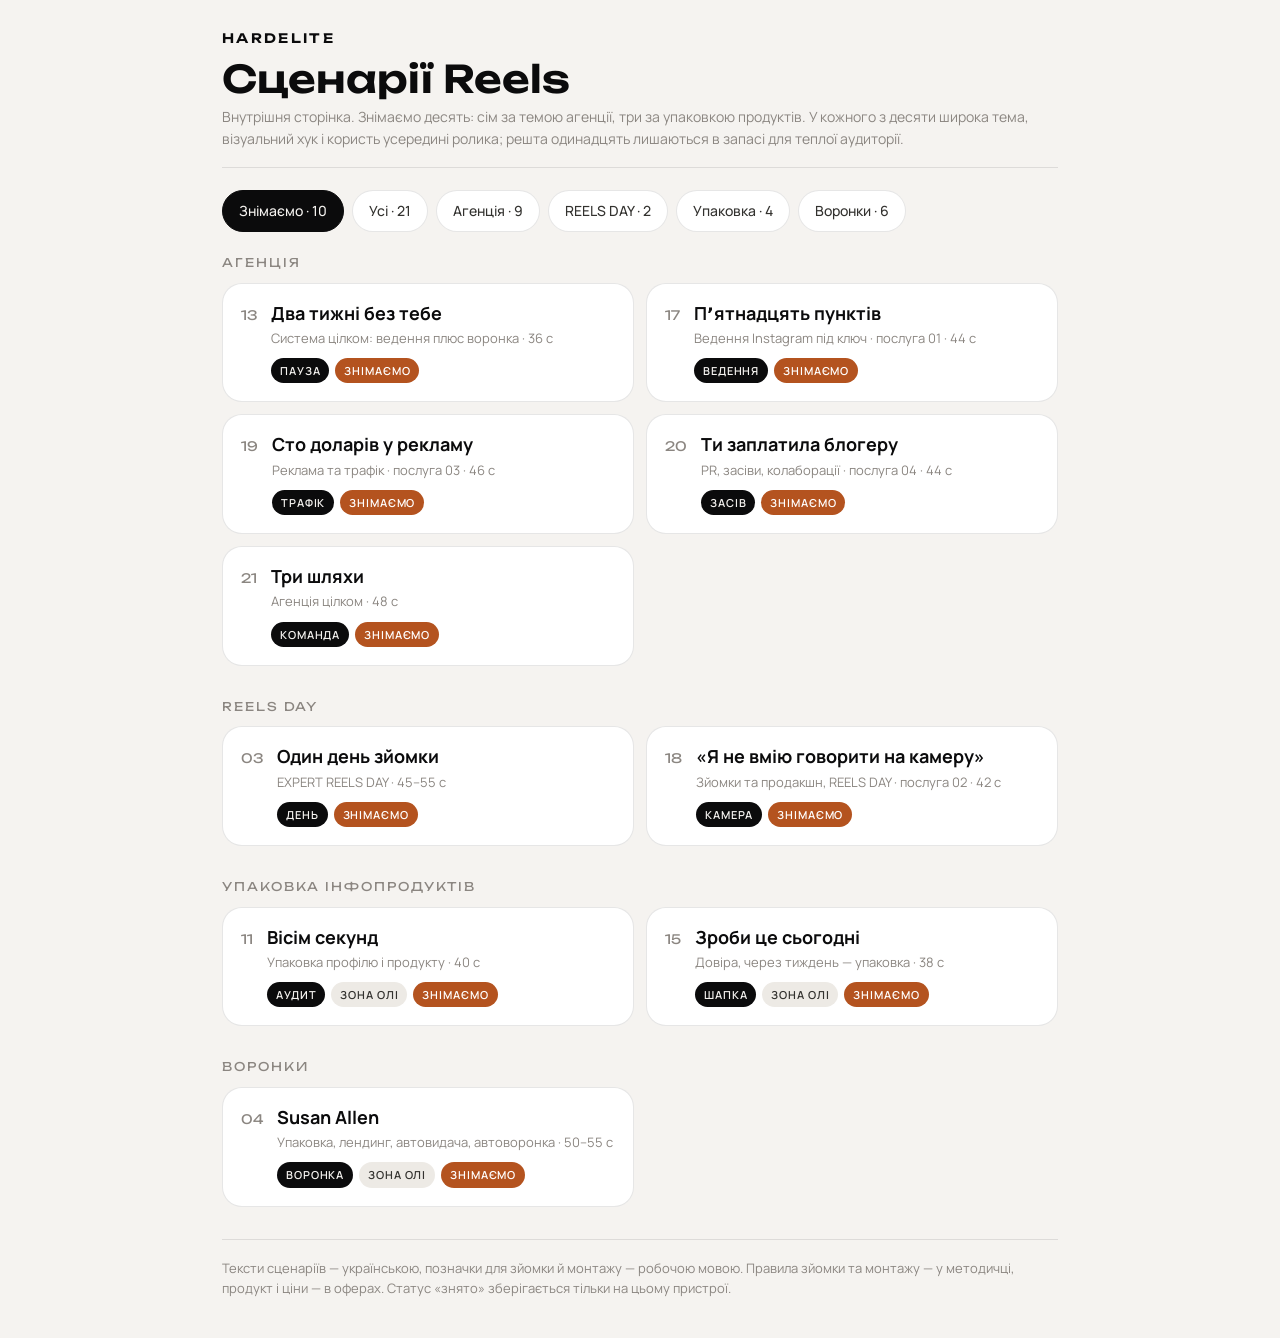
==== commit 63f4dedb: "Знімаємо десять: сім за агенцією, три за упаковкою Замість «першої черги» з восьми — рівно десять сц" ====
--- a/scenarii/index.html
+++ b/scenarii/index.html
@@ -133,11 +133,11 @@
   <header>
     <div class="brand">HARDELITE</div>
     <h1>Сценарії Reels</h1>
-    <p class="sub">Внутрішня сторінка. Двадцять один сценарій за чотирма напрямами. Вісім позначені як перша черга — знімаємо спочатку їх, у них широка тема, візуальний хук і користь усередині ролика.</p>
+    <p class="sub">Внутрішня сторінка. Знімаємо десять: сім за темою агенції, три за упаковкою продуктів. У кожного з десяти широка тема, візуальний хук і користь усередині ролика; решта одинадцять лишаються в запасі для теплої аудиторії.</p>
   </header>
 
   <div class="filters">
-    <button class="chip" data-filter="first" aria-pressed="true">Перша черга · 8</button>
+    <button class="chip" data-filter="first" aria-pressed="true">Знімаємо · 10</button>
     <button class="chip" data-filter="all" aria-pressed="false">Усі · 21</button>
     <button class="chip" data-filter="agency" aria-pressed="false">Агенція · 9</button>
     <button class="chip" data-filter="reelsday" aria-pressed="false">REELS DAY · 2</button>
@@ -224,7 +224,10 @@
 },
 {
   n:3, group:'reelsday', title:'Один день зйомки',
+  first:true,
   sells:'EXPERT REELS DAY', who:'Експерти, блогери, бренди', len:'45–55 с', word:'ДЕНЬ',
+  hookV:`Швидка нарізка одного дня в півтори секунди: клацає хлопавка, міняється одяг, міняється фон, падає світло. Останній кадр нарізки — сітка знятих роликів на екрані телефона.`,
+  hookT:`Один день. Чотири зміни одягу. Пʼятнадцять роликів — і я не думаю про контент до наступного місяця.`,
   head:'Один день зйомки — 15 Reels. Ось як це виглядає',
   beats:[
     {t:'0–4 с · хук', s:`Це вісім годин. У кінці — пʼятнадцять готових Reels, яких вистачить на місяць.`},
@@ -250,7 +253,10 @@
 },
 {
   n:4, group:'funnel', title:'Susan Allen', zone:'Зона Олі',
+  first:true,
   sells:'Упаковка, лендинг, автовидача, автоворонка', who:'Експерти, які вже щось продають', len:'50–55 с', word:'ВОРОНКА',
+  hookV:`Екран чужого сайту. Курсор виділяє рядок «Hello, I am Susan Allen» — текст із шаблону, який забули замінити. Зум на виділене.`,
+  hookT:`Я зайшла на сайт експерта, який продає на десятки тисяч, і побачила ось це. Імʼя чужої жінки з шаблону.`,
   head:'Я відкрила сайт експерта і побачила «Hello, I am Susan Allen»',
   beats:[
     {t:'0–5 с · хук', s:`Я відкрила сайт експертки, щоб записатись. Перше, що побачила — фото чужої жінки і підпис «Hello, I am Susan Allen».`},
@@ -389,8 +395,8 @@
 },
 {
   n:11, group:'pack', title:'Вісім секунд', zone:'Зона Олі',
+  first:true,
   sells:'Упаковка профілю і продукту', who:'Холодна аудиторія: експерти, майстри', len:'40 с', word:'АУДИТ',
-  first:true,
   hookV:`Палець швидко гортає стрічку, спиняється на профілі. У куті запускається таймер. Увесь кадр — екран телефона, обличчя немає.`,
   hookT:`Вісім секунд. Стільки людина дивиться на тебе, перш ніж вирішити — писати чи гортати далі.`,
   head:'Дай мені вісім секунд на твій профіль',
@@ -434,8 +440,8 @@
 },
 {
   n:13, group:'agency', title:'Два тижні без тебе',
+  first:true,
   sells:'Система цілком: ведення плюс воронка', who:'Тепла аудиторія, ті, хто втомився', len:'36 с', word:'ПАУЗА',
-  first:true,
   hookV:`Валіза біля дверей, світло з передпокою. Рука тягнеться до ручки — і спиняється на пів дорозі. Телефон у другій руці світиться.`,
   hookT:`Коли ти востаннє не відповідала нікому два дні підряд? Не у відпустці з телефоном — а взагалі.`,
   head:'Уяви, що тебе немає два тижні',
@@ -458,7 +464,6 @@
 {
   n:14, group:'funnel', title:'Порахуй зі мною', zone:'Зона Олі',
   sells:'Воронка і трафік', who:'Ті, хто думає про рекламу і масштаб', len:'45 с', word:'ЦИФРИ',
-  first:true,
   hookV:`Маркер пише на склі велику цифру «100 000» і обводить. Рука і маркер, обличчя немає.`,
   hookT:`Назви суму, яку хочеш заробляти на місяць. Я за сорок секунд покажу, чого тобі для неї бракує.`,
   head:'Порахуй зі мною — і в кінці побачиш свою дірку',
@@ -481,8 +486,8 @@
 },
 {
   n:15, group:'pack', title:'Зроби це сьогодні', zone:'Зона Олі',
+  first:true,
   sells:'Довіра, через тиждень — упаковка', who:'Холодна аудиторія', len:'38 с', word:'ШАПКА',
-  first:true,
   hookV:`Телефон у руці, людина стирає текст у шапці профілю, символ за символом, до порожнього поля.`,
   hookT:`Десять хвилин, безкоштовно і без нас. Єдина річ, яку я прошу зробити сьогодні.`,
   head:'Зроби це сьогодні, навіть якщо ти ніколи не прийдеш до нас',
@@ -526,8 +531,8 @@
 },
 {
   n:17, group:'agency', title:'Пʼятнадцять пунктів',
+  first:true,
   sells:'Ведення Instagram під ключ · послуга 01', who:'Експерти й бренди, які ведуть самі або з фрилансером', len:'44 с', word:'ВЕДЕННЯ',
-  first:true,
   hookV:`Аркуш паперу, рука ставить галочки згори вниз, список іде за нижній край кадру. Лічильник у куті росте.`,
   hookT:`Мені сказали, що я беру гроші за те, щоб постити картинки. Добре. Рахую вголос.`,
   head:'«Ведення Instagram» звучить як «постити за тебе». Рахую вголос',
@@ -548,8 +553,8 @@
 },
 {
   n:18, group:'reelsday', title:'«Я не вмію говорити на камеру»',
+  first:true,
   sells:'Зйомки та продакшн, REELS DAY · послуга 02', who:'Експерти, які хочуть Reels і бояться камери', len:'42 с', word:'КАМЕРА',
-  first:true,
   hookV:`Людина перед камерою. Набирає повітря, відкриває рот — і махає рукою: стоп. Знімаємо збоку, у кадрі видно світло і штатив.`,
   hookT:`Ось так виглядає перша хвилина зйомки у вісімдесяти відсотків людей. І це нормально.`,
   head:'«Я не вмію говорити на камеру». Це не проблема',
@@ -572,8 +577,8 @@
 },
 {
   n:19, group:'agency', title:'Сто доларів у рекламу',
+  first:true,
   sells:'Реклама та трафік · послуга 03', who:'Ті, хто збирається вмикати рекламу або вже зливав бюджет', len:'46 с', word:'ТРАФІК',
-  first:true,
   hookV:`Екран рекламного кабінету, палець над кнопкою «Опублікувати». Завмирає.`,
   hookT:`Не натискай сьогодні. Дай мені тридцять секунд — скажу, куди підуть ці гроші.`,
   head:'Хочеш залити сто доларів у рекламу — не роби цього',
@@ -595,8 +600,8 @@
 },
 {
   n:20, group:'agency', title:'Ти заплатила блогеру',
+  first:true,
   sells:'PR, засіви, колаборації · послуга 04', who:'Ті, у кого був невдалий досвід реклами в блогерів', len:'44 с', word:'ЗАСІВ',
-  first:true,
   hookV:`Екран статистики, цифра «+17» за тиждень. Поруч на столі — переказ на три тисячі.`,
   hookT:`Сімнадцять людей за три тисячі гривень. І жодної заявки. Я знаю, чому так вийшло — і це не блогер.`,
   head:'Сімнадцять підписників і нуль заявок. Причина не в блогері',
@@ -618,7 +623,10 @@
 },
 {
   n:21, group:'agency', title:'Три шляхи',
+  first:true,
   sells:'Агенція цілком', who:'Ті, хто саме зараз вибирає виконавця', len:'48 с', word:'КОМАНДА',
+  hookV:`Рука розкладає на склі три стікери в ряд і підписує кожен. На третьому спиняється.`,
+  hookT:`Є три способи зробити собі контент. Один із них коштує тобі не грошима, а вечорами.`,
   head:'Три способи зробити собі контент — включно з тими, де ми не потрібні',
   beats:[
     {t:'0–4 с · хук', s:`Є три способи зробити собі контент. Розкажу всі три — включно з тими, де ми не потрібні.`},
@@ -693,7 +701,7 @@
         <div class="tags">
           <span class="tag tag--word">${esc(x.word)}</span>
           ${x.zone ? `<span class="tag">${esc(x.zone)}</span>` : ''}
-          ${x.first ? '<span class="tag tag--first">1-ша черга</span>' : ''}
+          ${x.first ? '<span class="tag tag--first">Знімаємо</span>' : ''}
           ${done[x.n] ? '<span class="tag tag--done">Знято</span>' : ''}
         </div>
       </button>`).join('');
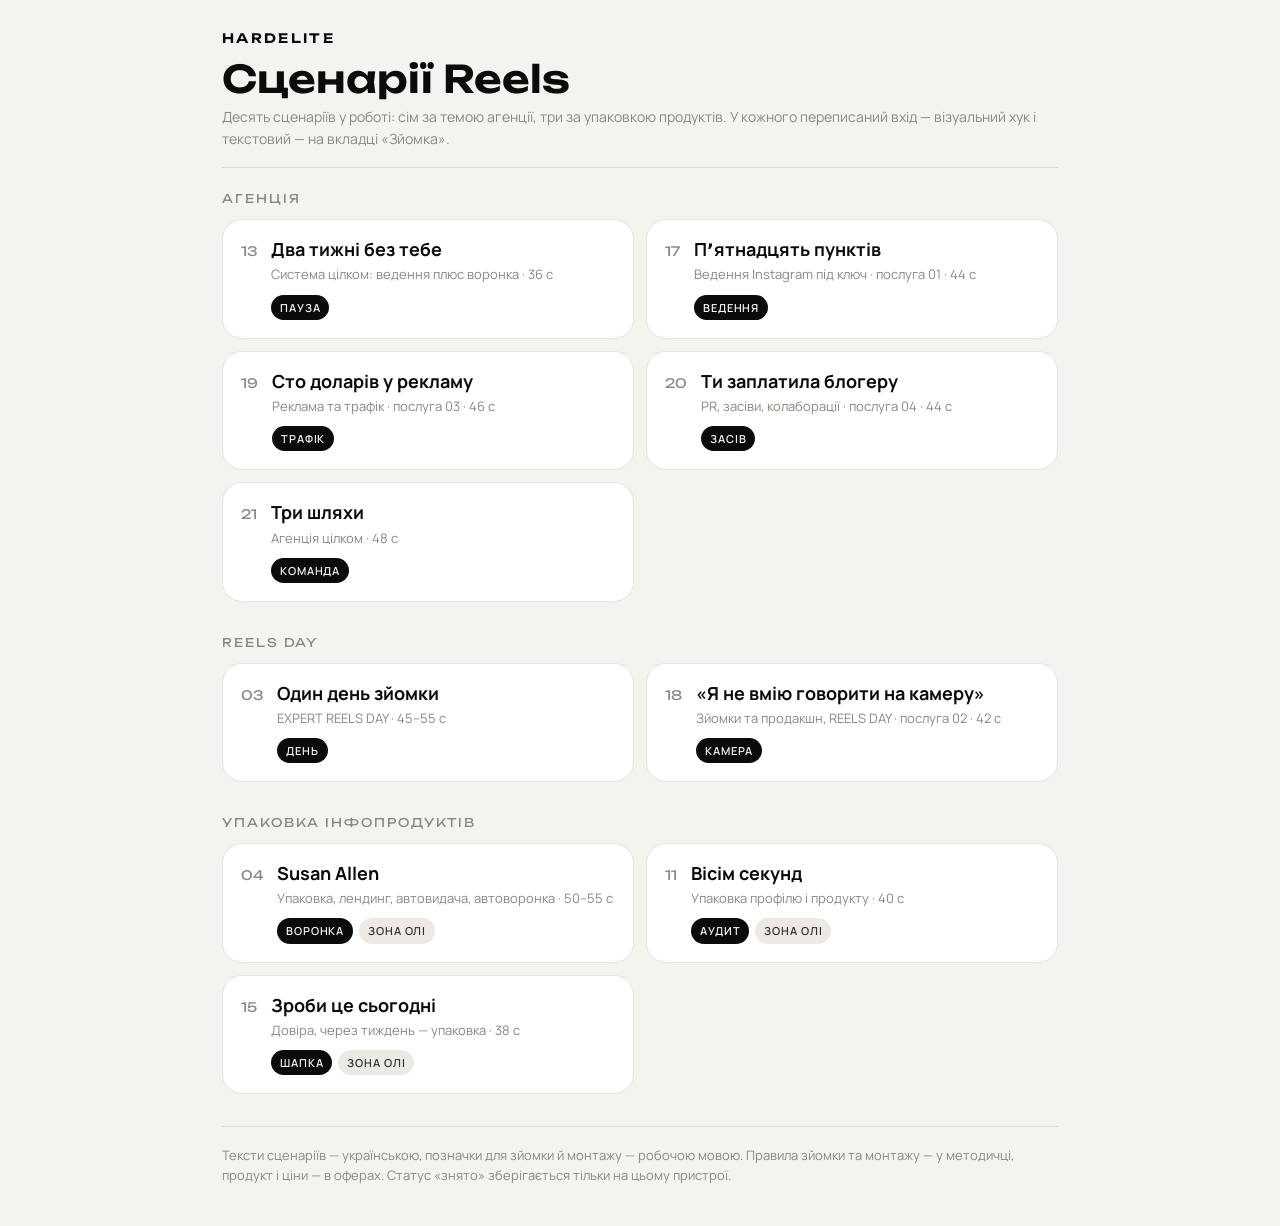
==== commit 18801f23: "Тільки десять сценаріїв, без фільтрів На сторінці лишилися рівно ті десять, які знімаємо: пʼять за а" ====
--- a/scenarii/index.html
+++ b/scenarii/index.html
@@ -33,13 +33,6 @@
 h1{font-family:var(--brand);font-weight:600;font-size:clamp(26px,6vw,38px);line-height:1.1;margin:10px 0 6px}
 .sub{color:var(--muted);font-size:14px;margin:0}
 
-/* ---------- фильтр ---------- */
-.filters{display:flex;gap:8px;flex-wrap:wrap;margin:0 0 20px}
-.chip{
-  appearance:none;border:1px solid var(--line);background:var(--card);color:var(--ink-80);
-  font:inherit;font-size:14px;font-weight:500;padding:9px 16px;border-radius:999px;cursor:pointer;
-}
-.chip[aria-pressed="true"]{background:var(--ink);color:var(--paper);border-color:var(--ink)}
 
 /* ---------- карточки ---------- */
 .grid{display:grid;gap:12px;margin:0 0 32px}
@@ -133,17 +126,8 @@
   <header>
     <div class="brand">HARDELITE</div>
     <h1>Сценарії Reels</h1>
-    <p class="sub">Внутрішня сторінка. Знімаємо десять: сім за темою агенції, три за упаковкою продуктів. У кожного з десяти широка тема, візуальний хук і користь усередині ролика; решта одинадцять лишаються в запасі для теплої аудиторії.</p>
+    <p class="sub">Десять сценаріїв у роботі: сім за темою агенції, три за упаковкою продуктів. У кожного переписаний вхід — візуальний хук і текстовий — на вкладці «Зйомка».</p>
   </header>
-
-  <div class="filters">
-    <button class="chip" data-filter="first" aria-pressed="true">Знімаємо · 10</button>
-    <button class="chip" data-filter="all" aria-pressed="false">Усі · 21</button>
-    <button class="chip" data-filter="agency" aria-pressed="false">Агенція · 9</button>
-    <button class="chip" data-filter="reelsday" aria-pressed="false">REELS DAY · 2</button>
-    <button class="chip" data-filter="pack" aria-pressed="false">Упаковка · 4</button>
-    <button class="chip" data-filter="funnel" aria-pressed="false">Воронки · 6</button>
-  </div>
 
   <div id="list"></div>
 
@@ -174,57 +158,7 @@
 <script>
 const S = [
 {
-  n:1, group:'agency', title:'Порожні вікна в графіку',
-  sells:'Ведення Instagram для beauty + упаковка навчання',
-  who:'Майстри, косметологи, салони', len:'45–50 с', word:'ЗАПИС',
-  head:'3 причини, чому в майстра з кращими роботами — порожні вікна',
-  beats:[
-    {t:'0–4 с · хук', s:`У цього майстра кращі роботи в місті. І щосереди порожні вікна в графіку. Причина не в роботах.`},
-    {t:'4–10 с · актуалізація', s:`Я за тиждень передивилась двадцять сторінок beauty-майстрів. У вісімнадцяти — та сама помилка. Якщо ти майстер, дивись до кінця: третя причина коштує тобі найдорожче.`},
-    {t:'10–34 с · основна частина', s:`Перша. Стрічка з однакових «до-після». Клієнт бачить результат, але не бачить, до кого він іде. А обирає він людину, не фото.
-
-Друга. У профілі немає ціни і немає, що робити далі. Людина має сама написати в Direct і чекати на відповідь. Половина не напише.
-
-Третя, найдорожча. Ти продаєш руки. Руки закінчуються разом із робочим днем. У майстра з сильною сторінкою є другий дохід — навчання для своїх. І воно пакується один раз.`},
-    {t:'34–42 с · висновок', s:`Записи — це не «більше постити». Це сторінка, де видно майстра, видно ціну і видно, куди натиснути.`},
-    {t:'42–50 с · заклик', s:`Напиши в Direct слово ЗАПИС — подивлюсь твою сторінку й скажу голосовим, які три Reels знімати першими саме тобі.`}
-  ],
-  shoot:'Один образ, сидячи або стоячи біля вікна. Статична камера, вертикаль. Три причини — три дублі з невеликою зміною пози, щоб склейка не читалась як брак.',
-  edit:['Склейка на кожній причині, плюс jump cut усередині довгих фраз',
-    'Врізки: три скриншоти стрічок з однаковими «до/після» — розмити ніки й аватарки',
-    'Цифри 1 / 2 / 3 великим у куті на кожній причині',
-    'На словах «порожні вікна» — врізка порожнього графіка запису',
-    'Першу секунду без музики — тільки голос та імпакт',
-    'Акцентні слова: ВІКНА, ЗАПИСИ, ТРИ ПРИЧИНИ',
-    'Зміна музики на кожній причині, отже вуш з імпактом тричі'],
-  cover:'Крупний портрет + текст у два рядки: «Кращі роботи. / Порожні вікна.»'
-},
-{
-  n:2, group:'agency', title:'«Контент не працює»',
-  sells:'Позиціонування, розпакування, прогріви', who:'Експерти', len:'45–50 с', word:'ЦІНА',
-  head:'«Контент не працює» — а проблема була в одному рядку',
-  beats:[
-    {t:'0–4 с · хук', s:`Експерт написав мені: «твій контент не працює — заявки є, продажів немає». Ми не переписали жодного Reels. Переписали один рядок.`},
-    {t:'4–11 с · актуалізація', s:`Якщо тобі щоразу доводиться виправдовувати свою ціну — це не про ціну. Дивись до кінця, покажу, де насправді ламається.`},
-    {t:'11–36 с · основна частина', s:`Крок перший. Я відкрила профіль і спитала: за що тебе беруть? Відповідь — «за результат». Так пише кожен другий у ніші.
-
-Крок другий. Ми витягли конкретику. Він працює з тривогою і панічними атаками. Не «психолог широкого профілю» — одна тема, з якою до нього приходять.
-
-Крок третій. Одна тема в шапці, одне обіцяння, один оффер. І контент — тільки під цю тему, а не про все на світі.`},
-    {t:'36–44 с · висновок', s:`Коли людина заходить і бачить свою проблему тими словами, якими вона сама її описує, — ціну не обговорюють. Питають, коли можна почати.`},
-    {t:'44–50 с · заклик', s:`Слово ЦІНА в Direct — розберу, за що тебе купують зараз і чому це звучить як у всіх.`}
-  ],
-  shoot:'Другий образ, інша локація (кафе, світла стіна). Можна сидячи за столом з телефоном — на хуку показати екран з перепискою. Текст переписки підставний.',
-  edit:['На «переписали один рядок» — врізка: шапка профілю «до» і «після», влітають назустріч одна одній',
-    'Кроки підписувати: КРОК 1, КРОК 2, КРОК 3',
-    'Темп швидкий, склейка кожні 2–3 секунди',
-    'Акцентні слова: ОДИН РЯДОК, ЦІНУ, САМІ ПИТАЮТЬ',
-    'На висновку — пауза й тиша на пів секунди перед «Питають, коли можна почати». Єдине місце в партії, де музика вимикається зовсім'],
-  cover:'Текст на кадрі: «Проблема була / не в контенті»'
-},
-{
   n:3, group:'reelsday', title:'Один день зйомки',
-  first:true,
   sells:'EXPERT REELS DAY', who:'Експерти, блогери, бренди', len:'45–55 с', word:'ДЕНЬ',
   hookV:`Швидка нарізка одного дня в півтори секунди: клацає хлопавка, міняється одяг, міняється фон, падає світло. Останній кадр нарізки — сітка знятих роликів на екрані телефона.`,
   hookT:`Один день. Чотири зміни одягу. Пʼятнадцять роликів — і я не думаю про контент до наступного місяця.`,
@@ -252,8 +186,7 @@
   cover:'Кадр з камерою і світлом + текст: «8 годин = / 15 Reels»'
 },
 {
-  n:4, group:'funnel', title:'Susan Allen', zone:'Зона Олі',
-  first:true,
+  n:4, group:'pack', title:'Susan Allen', zone:'Зона Олі',
   sells:'Упаковка, лендинг, автовидача, автоворонка', who:'Експерти, які вже щось продають', len:'50–55 с', word:'ВОРОНКА',
   hookV:`Екран чужого сайту. Курсор виділяє рядок «Hello, I am Susan Allen» — текст із шаблону, який забули замінити. Зум на виділене.`,
   hookT:`Я зайшла на сайт експерта, який продає на десятки тисяч, і побачила ось це. Імʼя чужої жінки з шаблону.`,
@@ -281,121 +214,7 @@
   cover:'Скриншот превʼю посилання з чужим фото + текст: «Це не її сайт»'
 },
 {
-  n:5, group:'pack', title:'Продукт на 30 000 ₴', zone:'Зона Олі',
-  sells:'Упаковка продукту, драбина продуктів, супровід запуску',
-  who:'Експерти, які продають консультації по одній', len:'45–50 с', word:'ПРОДУКТ',
-  head:'У тебе вже є продукт на 30 000 ₴. Ти продаєш його по одній консультації',
-  beats:[
-    {t:'0–5 с · хук', s:`У тебе вже є продукт, який можна продавати за тридцять тисяч. Ти просто продаєш його по одній консультації за тисячу.`},
-    {t:'5–12 с · актуалізація', s:`І це не про «підніми ціну». Це про те, що одна й та сама твоя робота розкладається на чотири різні продукти. Показую, як.`},
-    {t:'12–38 с · основна частина', s:`Перше. Те, що ти повторюєш на кожній консультації, — це гайд. Записала один раз, продається без тебе.
-
-Друге. Те, що працює тільки в довгій роботі, — це пакет на десять сесій. Інший чек і передбачуваний графік на місяці вперед.
-
-Третє. Те, що ти знаєш, а колеги — ні, — це навчання для своїх. Інша аудиторія, інші гроші, і ти нічому новому не вчишся.
-
-Четверте. Усе разом — драбина. Недорогий гайд, потім консультація, потім пакет. Людина не стрибає з нуля в дороге, вона йде по сходинках.`},
-    {t:'38–45 с · висновок', s:`Продукту тобі не бракує. Бракує упаковки: назви, структури, сторінки, оплати, яка працює без тебе, і наступного кроку після покупки.`},
-    {t:'45–50 с · заклик', s:`Слово ПРОДУКТ в Direct — розкладу твою експертизу на цю драбину.`}
-  ],
-  shoot:'Той самий образ, що в четвертому — знімаємо підряд. Можна стоячи біля стіни, чотири рівні добре показувати рукою «сходинками».',
-  edit:['Головна врізка — анімована драбина: чотири сходинки, підписи й ціни',
-    'Сходинки зʼявляються синхронно з голосом, знизу вгору, кожна з імпактом',
-    'На «продається без тебе» — врізка: сповіщення про оплату одне за одним, кожне зі свіченням DeepGlow',
-    'Акцентні слова: ЧОТИРИ ЧЕКИ, 30 000, БЕЗ ТЕБЕ',
-    'Висновок говоримо в камеру, без врізок'],
-  cover:'Драбина з чотирьох сходинок + текст: «Один продукт / чотири чеки»'
-},
-{
-  n:6, group:'agency', title:'Чому нас четверо',
-  sells:'Агентство під ключ', who:'Усі сегменти, особливо ті, хто обпікся на фрилансерах', len:'45–50 с', word:'СИСТЕМА',
-  head:'Чому в моїй агенції лише четверо — і я не беру більше',
-  beats:[
-    {t:'0–5 с · хук', s:`Мене питають, чому в агенції четверо, а не тридцять. Бо я сама колись була тридцятим клієнтом в агенції.`},
-    {t:'5–12 с · актуалізація', s:`Якщо ти хоч раз збирала підрядників окремо — ти знаєш це відчуття. Дивись до кінця: третя причина — чому контент не продає навіть тоді, коли він гарний.`},
-    {t:'12–36 с · основна частина', s:`Перше. Окремі підрядники відповідають кожен за свій шматок. Дизайнер не знає, що зняв монтажер. Монтажер не знає, що пообіцяв таргетолог.
-
-Друге. Дедлайни тримаєш ти. Хтось поїхав у відпустку — і процес став, а місяць уже оплачений.
-
-Третє, головне. Немає стратегії — є набір послуг. Контент виходить гарний і не веде нікуди, бо ніхто не домовився, куди він має вести.`},
-    {t:'36–44 с · висновок', s:`Тому нас четверо, і кожен знає проєкт у деталях: маркетолог, дизайнер, сценарист-монтажер і контент-менеджер. Одна стратегія, одні дедлайни, одна відповідальність.`},
-    {t:'44–50 с · заклик', s:`Слово СИСТЕМА в Direct — подивлюсь твою сторінку й голосовим скажу, де в тебе розрив між контентом і продажами.`}
-  ],
-  shoot:'Найтепліший кадр із шести: мʼяке світло, спокійний темп, мінімум склейок. Робочий стіл або кавʼярня. Має виглядати як розмова, а не виступ.',
-  edit:['Мінімум врізок: максимум один кадр з командою за роботою',
-    'Склейка рідка, 4–5 секунд на плані',
-    'Єдиний ролик, де зум майже не потрібен: максимум один повільний, 100 → 105',
-    'На третій причині — пауза перед словом «головне»',
-    'Музика тихіша, ніж усюди: −25. Можна взагалі без музики',
-    'З ефектів — нічого. Ні вушів, ні спалахів: цей ролик про довіру',
-    'Акцентні слова: НАС ЧЕТВЕРО, СВІДОМО, ОДНА КОМАНДА'],
-  cover:'Портрет + текст: «Нас четверо. / І це свідомо»'
-},
-{
-  n:7, group:'funnel', title:'О 02:14', zone:'Зона Олі',
-  sells:'Автоворонка і бот', who:'Експерт, який сам сидить у Direct', len:'32 с', word:'БОТ',
-  head:'Ти відповідаєш у директ о другій ночі — і все одно втрачаєш клієнта',
-  beats:[
-    {t:'0–2 с · хук', s:`Ти відповідаєш у директ о другій ночі — і все одно втрачаєш цього клієнта.`},
-    {t:'2–8 с · проблема', s:`Бо він написав о пів на одинадцяту. Ти відповіла через чотири години. За цей час він встиг знайти когось іншого.`},
-    {t:'8–16 с · ескалація', s:`І так щодня. Це вже не продажі — це чергування. Відпустка, температура, вечеря з родиною — і продажі зупиняються разом з тобою.`},
-    {t:'16–18 с · пауза', s:`Проблема не в тобі.`},
-    {t:'18–26 с · поворот', s:`Бот відповідає за хвилину. Веде людину по питаннях, віддає матеріал, приймає оплату. Ти заходиш там, де вже треба говорити про роботу.`},
-    {t:'26–32 с · фінал', s:`Тобі лишається експертиза. Решту робить система. Напиши слово БОТ — покажу, як це виглядає на твоєму продукті.`}
-  ],
-  shoot:'Контраст по світлу — головний прийом. Перша половина темна, вечірня: телефон в темряві, час на екрані. Друга знімається вдень біля вікна. Фінал — ранок, кава, сповіщення про оплати.',
-  edit:['Хук: ECU екрана в темряві, видно час і лічильник повідомлень',
-    'Три перебивки на ескалації: валіза, градусник, накритий стіл — по 2 секунди',
-    'На 16-й секунді тиша 0,4 с і чорний кадр з одним рядком',
-    'Фінал: dolly out від обличчя, натуральне світло з вікна',
-    'Акцентні слова: 02:14, ЧОТИРИ ГОДИНИ, ЧЕРГУВАННЯ, ЗА ХВИЛИНУ'],
-  cover:'Темний кадр з телефоном, час крупно: «02:14» + рядок «І клієнт пішов»'
-},
-{
-  n:8, group:'funnel', title:'Вебінар на 40 людей', zone:'Зона Олі',
-  sells:'Вебінарна воронка', who:'Експерт, який уже пробував вебінари', len:'38 с', word:'ВЕБІНАР',
-  head:'Сорок людей на вебінарі. Нуль продажів',
-  beats:[
-    {t:'0–3 с · хук', s:`Сорок людей на вебінарі. Нуль продажів. І вебінар був хороший.`},
-    {t:'3–10 с · проблема', s:`Ти готувалася два тижні. Зібрала зал. Усе розповіла. А в кінці — тиша і два повідомлення «дякую, дуже цікаво».`},
-    {t:'10–16 с · хибний висновок', s:`І ти зробила висновок, що вебінари не працюють.`},
-    {t:'16–18 с · пауза', s:`Справа не у вебінарі.`},
-    {t:'18–30 с · поворот', s:`Вебінар — це один дотик. А продаж відбувається на одинадцятому. Реєстрація, лист-підтвердження, прогрів до ефіру, два нагадування, сам вебінар, запис для тих, хто не прийшов, три дотики після і дедлайн. Ти зробила один з одинадцяти.`},
-    {t:'30–38 с · фінал', s:`Ти зробила десяту частину роботи — і чекала повного результату. Решту збираємо ми. Напиши слово ВЕБІНАР — розберу, де саме твій ефір втрачає гроші.`}
-  ],
-  shoot:'Прямо в камеру, без усмішки на хуку — фраза має вагу. Рівне світло, обличчям до джерела. Статика на першому кадрі, повільний push in на хибному висновку.',
-  edit:['Головний візуальний прийом партії — одинадцять точок. Вони на обкладинці, зʼявляються на 18-й секунді й лишаються у фіналі',
-    'Врізка на проблемі: порожній чат вебінара, два повідомлення',
-    'На 16-й секунді чорний кадр з одним рядком',
-    'Точки зʼявляються з імпактом, десять по черзі',
-    'Акцентні слова: НУЛЬ ПРОДАЖІВ, ОДИН ДОТИК, ОДИНАДЦЯТЬ, ДЕСЯТА ЧАСТИНА'],
-  cover:'Одинадцять точок, одна зафарбована + текст: «Ти зробила / одну з одинадцяти»'
-},
-{
-  n:9, group:'funnel', title:'Чотири кроки до оплати', zone:'Зона Олі',
-  sells:'Посадкова сторінка і шлях клієнта', who:'Усі чотири сегменти', len:'30 с', word:'ШЛЯХ',
-  head:'Людина вже хоче купити. І все одно не купує',
-  beats:[
-    {t:'0–2 с · хук', s:`Людина вже хоче купити. І все одно не купує.`},
-    {t:'2–6 с · рамка', s:`Між «хочу» і «оплатила» в неї чотири кроки. Подивись, де ти її втрачаєш.`},
-    {t:'6–10 с · крок 1', s:`Вона тисне на посилання в шапці. Воно веде на профіль, де та сама шапка.`},
-    {t:'10–14 с · крок 2', s:`Вона потрапляє на сторінку — і там немає жодної форми. Тільки «пишіть у директ».`},
-    {t:'14–18 с · крок 3', s:`Вона пише в директ. Ти на зйомці. Відповідаєш увечері.`},
-    {t:'18–22 с · крок 4', s:`Вона готова платити. Ти скидаєш номер картки й пишеш «оплату перевірю зранку».`},
-    {t:'22–24 с · пауза', s:`Жоден із цих кроків не про трафік.`},
-    {t:'24–30 с · фінал', s:`У тебе не проблема з охопленнями. У тебе немає шляху. Напиши слово ШЛЯХ — пройду твій і скажу, на якому кроці обривається.`}
-  ],
-  shoot:'Усі чотири врізки підставні: збираємо демо-сторінку під зйомку. Чужі справжні профілі не показуємо навіть розмитими.',
-  edit:['Чотири пронумеровані блоки зʼявляються по одному, кожен з імпактом',
-    'Чотири врізки екрана по 4 секунди: шапка, порожня сторінка, Direct, переказ',
-    'На 22-й секунді чорний кадр з одним рядком',
-    'Фінал: ширший план, повільний dolly out, фон світліший',
-    'Акцентні слова: ЧОТИРИ КРОКИ, ЖОДНОЇ ФОРМИ, ЗРАНКУ, НЕМАЄ ШЛЯХУ'],
-  cover:'Чотири сходинки, третя обривається + текст: «Де вона / зникає»'
-},
-{
   n:11, group:'pack', title:'Вісім секунд', zone:'Зона Олі',
-  first:true,
   sells:'Упаковка профілю і продукту', who:'Холодна аудиторія: експерти, майстри', len:'40 с', word:'АУДИТ',
   hookV:`Палець швидко гортає стрічку, спиняється на профілі. У куті запускається таймер. Увесь кадр — екран телефона, обличчя немає.`,
   hookT:`Вісім секунд. Стільки людина дивиться на тебе, перш ніж вирішити — писати чи гортати далі.`,
@@ -418,29 +237,7 @@
   cover:'Таймер 0:08 крупно на темному + текст: «Твій профіль / за вісім секунд»'
 },
 {
-  n:12, group:'pack', title:'Чек у два з половиною рази', zone:'Зона Олі',
-  sells:'Упаковка продукту', who:'Експерти, які продають дешево', len:'46 с', word:'ЧЕК',
-  head:'Ми підняли їй чек у два з половиною рази. У роботі не змінили нічого',
-  beats:[
-    {t:'0–3 с · хук', s:`Ми підняли їй чек у два з половиною рази. У її роботі не змінили нічого.`},
-    {t:'3–9 с · зняття заперечення', s:`Ні нових дипломів, ні нових методик, ні більше годин у Zoom. Та сама людина, та сама робота. Інша ціна — і люди платять.`},
-    {t:'9–18 с · крок 1', s:`Перше. У неї була «консультація». Година розмови. Ми зробили з цього результат: не година, а розбір і письмовий план на місяць. Людина платить не за час. Вона платить за те, що в неї залишається після.`},
-    {t:'18–27 с · крок 2', s:`Друге. Переписали, що саме вона продає. Було: «допомагаю з харчуванням». Стало: «за місяць ти їси нормально і не зриваєшся на вечерях». Те саме. Але друге можна купити.`},
-    {t:'27–36 с · крок 3', s:`Третє. Поставили поруч дорожчий варіант. Не щоб його брали — щоб середній перестав здаватися дорогим. Поки в тебе одна ціна, її ні з чим порівняти, крім нуля.`},
-    {t:'36–39 с · пауза', s:`Робота та сама. Ціна інша.`},
-    {t:'39–46 с · фінал', s:`Це і є упаковка. І це не про те, щоб брати більше за менше — це про те, щоб перестати продавати години. Напиши слово ЧЕК — подивлюсь, що ти продаєш, і скажу, за що тобі не платять зараз.`}
-  ],
-  shoot:'НЕ ЗНІМАЄМО, ПОКИ НЕМА СПРАВЖНЬОГО КЕЙСУ. Цифри підставляємо реальні, з дозволу клієнтки, можна без імені. Один вигаданий кейс обнуляє довіру до всіх інших роликів. Світло жорсткіше за решту партії, фон темний — фраза має вагу.',
-  edit:['Текст на екрані не дублює озвучку: тільки цифри кроків 1, 2, 3',
-    'Другий крок — єдине місце з повною фразою: було/стало одна під одною, стара зачеркується',
-    'Третій крок — врізка: дві картки цін поруч, легкий pan',
-    'На 36-й секунді тиша і чорний кадр',
-    'Акцентні слова: НІЧОГО, НЕ ЗА ЧАС, МОЖНА КУПИТИ, ПОРІВНЯТИ, КРІМ НУЛЯ'],
-  cover:'Дві картки цін, на лівій ціна зачеркнута + текст: «Робота та сама. / Ціна інша»'
-},
-{
   n:13, group:'agency', title:'Два тижні без тебе',
-  first:true,
   sells:'Система цілком: ведення плюс воронка', who:'Тепла аудиторія, ті, хто втомився', len:'36 с', word:'ПАУЗА',
   hookV:`Валіза біля дверей, світло з передпокою. Рука тягнеться до ручки — і спиняється на пів дорозі. Телефон у другій руці світиться.`,
   hookT:`Коли ти востаннє не відповідала нікому два дні підряд? Не у відпустці з телефоном — а взагалі.`,
@@ -462,31 +259,7 @@
   cover:'Валіза біля дверей, світло з передпокою + текст: «Два тижні без тебе. / Що залишиться?»'
 },
 {
-  n:14, group:'funnel', title:'Порахуй зі мною', zone:'Зона Олі',
-  sells:'Воронка і трафік', who:'Ті, хто думає про рекламу і масштаб', len:'45 с', word:'ЦИФРИ',
-  hookV:`Маркер пише на склі велику цифру «100 000» і обводить. Рука і маркер, обличчя немає.`,
-  hookT:`Назви суму, яку хочеш заробляти на місяць. Я за сорок секунд покажу, чого тобі для неї бракує.`,
-  head:'Порахуй зі мною — і в кінці побачиш свою дірку',
-  beats:[
-    {t:'0–3 с · хук', s:`Порахуй зі мною. Це сорок секунд — і в кінці ти побачиш свою дірку.`},
-    {t:'3–9 с · ціль', s:`Скільки ти хочеш на місяць? Візьмемо сто тисяч. Твій чек — десять. Значить, десять продажів.`},
-    {t:'9–16 с · крок вниз', s:`З десяти людей, які дійшли до розмови, купує приблизно двоє. Отже, тобі потрібно пʼятдесят звернень. Не підписників. Звернень.`},
-    {t:'16–24 с · крок вниз', s:`Сторінка перетворює в звернення приблизно одного з двадцяти. Значить, на сторінку має зайти тисяча людей. Щомісяця.`},
-    {t:'24–30 с · удар', s:`А тепер головне питання. Звідки тисяча? У тебе в сторіс дивиться триста. І це ті самі триста, що й минулого місяця.`},
-    {t:'30–33 с · пауза', s:`Ось тут усе й зупиняється.`},
-    {t:'33–45 с · фінал', s:`Тисяча нових людей — це трафік. Але трафік на сторінку без форми і без бота просто згорить: ти заплатиш за людей, яким нема куди тиснути. Спочатку шлях, потім гроші на рекламу. Напиши слово ЦИФРИ — порахуємо твою воронку під твою цифру, не під мою.`}
-  ],
-  shoot:'Композиція вирішується на зйомці: з 3-ї по 24-ту секунду Вероніка стоїть ЗЛІВА, праві дві третини кадру порожні — туди стають цифри. Тон — спокійний розрахунок, без співчуття в голосі. Цифри приблизні, на екрані має стояти «конверсії приблизні».',
-  edit:['Цифри зʼявляються по одній і ЛИШАЮТЬСЯ: до 24-ї секунди на екрані стоїть увесь ланцюжок 100 000 → ЧЕК 10 000 → 10 ПРОДАЖІВ → 50 ЗВЕРНЕНЬ → 1000 ЛЮДЕЙ',
-    'Це головний кадр для збережень — людина зберігає, щоб перерахувати під свій чек',
-    'На ударі цифри з екрана зникають, лишається обличчя крупно',
-    'На 30-й секунді тиша і чорний кадр з одним рядком',
-    'Акцентні слова: НЕ ПІДПИСНИКІВ — ЗВЕРНЕНЬ, ТИСЯЧА, ТІ САМІ ТРИСТА, ЗГОРИТЬ'],
-  cover:'Увесь ланцюжок цифр згори вниз, остання 1000 виділена + текст: «Порахуй свою / дірку»'
-},
-{
   n:15, group:'pack', title:'Зроби це сьогодні', zone:'Зона Олі',
-  first:true,
   sells:'Довіра, через тиждень — упаковка', who:'Холодна аудиторія', len:'38 с', word:'ШАПКА',
   hookV:`Телефон у руці, людина стирає текст у шапці профілю, символ за символом, до порожнього поля.`,
   hookT:`Десять хвилин, безкоштовно і без нас. Єдина річ, яку я прошу зробити сьогодні.`,
@@ -508,30 +281,7 @@
   cover:'Дві шапки профілю одна під одною, нижня підсвічена + текст: «Перепиши / за десять хвилин»'
 },
 {
-  n:16, group:'funnel', title:'Перші сім днів',
-  sells:'Воронка під ключ і ведення', who:'Тепла аудиторія, ті, хто вже думає і рахує', len:'48 с', word:'ТИЖДЕНЬ',
-  head:'Ти боїшся не того, що не вийде. Ти боїшся не розуміти, що відбувається',
-  beats:[
-    {t:'0–4 с · хук', s:`Ти боїшся не того, що не вийде. Ти боїшся заплатити й місяць не розуміти, що відбувається. Тому розкажу по днях.`},
-    {t:'4–12 с · дні 1–2', s:`День перший і другий — ми не робимо нічого красивого. Ми розбираємо твій продукт: що саме продаємо, кому, за скільки і що людина отримує на руки.`},
-    {t:'12–20 с · день 3', s:`День третій — ти бачиш структуру сторінки текстом. Не дизайн, текст. Поки це текст, міняти можна скільки хочеш і безкоштовно.`},
-    {t:'20–28 с · дні 4–5', s:`Четвертий і пʼятий — дизайн і збірка. Свій домен, форми, заявки одразу в Telegram, аналітика з першого дня.`},
-    {t:'28–36 с · день 6', s:`День шостий — бот. Що він питає, що віддає, як приймає оплату. Ти читаєш кожне повідомлення до того, як воно піде людям.`},
-    {t:'36–40 с · день 7', s:`День сьомий — тест. Ми самі проходимо весь шлях як клієнт і платимо власною карткою.`},
-    {t:'40–44 с · підсумок', s:`Через тиждень у тебе працює половина системи. І ти знаєш про неї все.`},
-    {t:'44–48 с · фінал', s:`Решта — вебінар, оплати, трафік — ще два-три тижні. Напиши слово ТИЖДЕНЬ, і я пришлю цей план по днях під твій продукт.`}
-  ],
-  shoot:'Інструмент — зняття ризику через прозорість процесу. Це ОБІЦЯНКА: перед зйомкою звірити дні з тим, як ми справді працюємо, і поправити сценарій під реальність, а не навпаки. Шість врізок, і кожна має бути справжньою — беремо свій проєкт.',
-  edit:['Дні — великі цифри в куті, міняються з кожним бітом: 1–2, 3, 4–5, 6, 7. Вони і є ритм, без них 48 секунд не додивлять',
-    'Жодного pattern interrupt на болю: ритм тримають самі дні',
-    'Врізки: маркер по розпечатках, документ зі структурою, сторінка, сповіщення в Telegram, переписка з ботом, картка і екран оплати',
-    'Фінал: dolly out, потім крупно прямо в камеру',
-    'Акцентні слова: НІЧОГО КРАСИВОГО, ПОКИ ЦЕ ТЕКСТ, ДО ТОГО, ЯК ПІДЕ ЛЮДЯМ, ВЛАСНОЮ КАРТКОЮ, ПОЛОВИНА СИСТЕМИ'],
-  cover:'Сім пронумерованих рядків стовпчиком, третій підсвічений + текст: «Перші сім днів. / По днях»'
-},
-{
   n:17, group:'agency', title:'Пʼятнадцять пунктів',
-  first:true,
   sells:'Ведення Instagram під ключ · послуга 01', who:'Експерти й бренди, які ведуть самі або з фрилансером', len:'44 с', word:'ВЕДЕННЯ',
   hookV:`Аркуш паперу, рука ставить галочки згори вниз, список іде за нижній край кадру. Лічильник у куті росте.`,
   hookT:`Мені сказали, що я беру гроші за те, щоб постити картинки. Добре. Рахую вголос.`,
@@ -553,7 +303,6 @@
 },
 {
   n:18, group:'reelsday', title:'«Я не вмію говорити на камеру»',
-  first:true,
   sells:'Зйомки та продакшн, REELS DAY · послуга 02', who:'Експерти, які хочуть Reels і бояться камери', len:'42 с', word:'КАМЕРА',
   hookV:`Людина перед камерою. Набирає повітря, відкриває рот — і махає рукою: стоп. Знімаємо збоку, у кадрі видно світло і штатив.`,
   hookT:`Ось так виглядає перша хвилина зйомки у вісімдесяти відсотків людей. І це нормально.`,
@@ -577,7 +326,6 @@
 },
 {
   n:19, group:'agency', title:'Сто доларів у рекламу',
-  first:true,
   sells:'Реклама та трафік · послуга 03', who:'Ті, хто збирається вмикати рекламу або вже зливав бюджет', len:'46 с', word:'ТРАФІК',
   hookV:`Екран рекламного кабінету, палець над кнопкою «Опублікувати». Завмирає.`,
   hookT:`Не натискай сьогодні. Дай мені тридцять секунд — скажу, куди підуть ці гроші.`,
@@ -600,7 +348,6 @@
 },
 {
   n:20, group:'agency', title:'Ти заплатила блогеру',
-  first:true,
   sells:'PR, засіви, колаборації · послуга 04', who:'Ті, у кого був невдалий досвід реклами в блогерів', len:'44 с', word:'ЗАСІВ',
   hookV:`Екран статистики, цифра «+17» за тиждень. Поруч на столі — переказ на три тисячі.`,
   hookT:`Сімнадцять людей за три тисячі гривень. І жодної заявки. Я знаю, чому так вийшло — і це не блогер.`,
@@ -623,7 +370,6 @@
 },
 {
   n:21, group:'agency', title:'Три шляхи',
-  first:true,
   sells:'Агенція цілком', who:'Ті, хто саме зараз вибирає виконавця', len:'48 с', word:'КОМАНДА',
   hookV:`Рука розкладає на склі три стікери в ряд і підписує кожен. На третьому спиняється.`,
   hookT:`Є три способи зробити собі контент. Один із них коштує тобі не грошима, а вечорами.`,
@@ -643,39 +389,18 @@
     'Кадр четверох за одним столом — робочий, не постановочний. Потрібен ще й сценарію 6',
     'Акцентні слова: ЯК У ВСІХ, ЗВʼЯЗУВАТИ БУДЕШ ТИ, РАЗ НА ТИЖДЕНЬ, ТВОЇ ГОДИНИ'],
   cover:'Три картки в ряд, третя підсвічена + текст: «Три шляхи. / Один з них коштує тобі годинами»'
-},
-{
-  n:22, group:'agency', title:'Від чого залежить ціна',
-  sells:'Увесь спектр, веде на калькулятор', who:'Ті, хто вже питав ціну і не отримав відповіді', len:'44 с', word:'ВАРТІСТЬ',
-  head:'«Скільки це коштує?» — і найчастіша відповідь у ніші: «залежить»',
-  beats:[
-    {t:'0–4 с · хук', s:`«Скільки це коштує?» — найчастіше питання в директі. І найчастіша відповідь у нашій ніші: «залежить». Зараз скажу, від чого саме.`},
-    {t:'4–12 с · перше', s:`Перше — скільки роликів на місяць. Чотири і дванадцять — це різна робота: інша зйомка, інший монтаж, інший час. Тут різниця найбільша.`},
-    {t:'12–20 с · друге', s:`Друге — ти знімаєшся сама чи ми. Якщо присилаєш матеріал з телефона — дешевше. Якщо виїжджає команда зі світлом і камерою — дорожче, і виглядає інакше.`},
-    {t:'20–28 с · третє', s:`Третє — чи треба упаковка. Якщо продукт і ціна вже є, ми просто ведемо. Якщо ні — спочатку збираємо, що саме продаємо, і це окремий етап.`},
-    {t:'28–36 с · четверте', s:`Четверте — реклама. Наша робота і бюджет на рекламу — це дві різні цифри, і друга завжди твоя. Ми ніколи не складаємо їх в одну суму, щоб вона виглядала меншою.`},
-    {t:'36–40 с · пауза', s:`Чотири речі. Більше нічого.`},
-    {t:'40–44 с · фінал', s:`Я не назву суму в ролику, бо вона залежить від цих чотирьох. Але на сайті є калькулятор: тиснеш свої пункти — бачиш вилку одразу, без «залежить». Посилання в шапці.`}
-  ],
-  shoot:'НЕ ПУБЛІКУЄМО, ПОКИ КАЛЬКУЛЯТОР НА САЙТІ НЕ ВВІМКНЕНИЙ І ЦІНИ НЕ ПІДТВЕРДЖЕНІ ВЕРОНІКОЮ. Порядок: цифри підтверджені → калькулятор увімкнений → знімаємо. Кадр той самий, що в «Порахуй зі мною» — Вероніка злiва, дві третини під блоки; ці два ролики знімаються підряд.',
-  edit:['Чотири блоки лишаються до кінця: 01 СКІЛЬКИ РОЛИКІВ, 02 ХТО ЗНІМАЄ, 03 УПАКОВКА, 04 РЕКЛАМА. На паузі стоять усі чотири — кадр для збережень',
-    'Фінальна врізка: калькулятор на сайті, перемикачі, вилка зʼявляється',
-    'Єдиний ролик партії, який веде не в директ, а на сайт. Слово ВАРТІСТЬ — тільки в описі',
-    'Акцентні слова: ЗАЛЕЖИТЬ, ДВІ РІЗНІ ЦИФРИ, ЗАВЖДИ ТВОЯ, БЕЗ «ЗАЛЕЖИТЬ»'],
-  cover:'Чотири блоки стовпчиком, праворуч знак питання + текст: «З чого складається / ціна»'
 }
 ];
 
 const $ = s => document.querySelector(s);
 const list = $('#list'), screen = $('#screen'), body = $('#screenBody');
 const prompter = $('#prompter'), pBody = $('#prompterBody');
-let current = null, filter = 'first';
+let current = null;
 
 const GROUPS = [
   ['agency','Агенція'],
   ['reelsday','REELS DAY'],
-  ['pack','Упаковка інфопродуктів'],
-  ['funnel','Воронки']
+  ['pack','Упаковка інфопродуктів']
 ];
 
 function readDone(){
@@ -688,10 +413,8 @@
 
 function render(){
   const done = readDone();
-  const wide = filter === 'all' || filter === 'first';
-  const groups = wide ? GROUPS : GROUPS.filter(([g]) => g === filter);
-  list.innerHTML = groups.map(([g,label]) => {
-    const picked = S.filter(x => x.group === g && (filter !== 'first' || x.first));
+  list.innerHTML = GROUPS.map(([g,label]) => {
+    const picked = S.filter(x => x.group === g);
     if(!picked.length) return '';
     const items = picked.map(x => `
       <button class="card" data-n="${x.n}">
@@ -701,7 +424,6 @@
         <div class="tags">
           <span class="tag tag--word">${esc(x.word)}</span>
           ${x.zone ? `<span class="tag">${esc(x.zone)}</span>` : ''}
-          ${x.first ? '<span class="tag tag--first">Знімаємо</span>' : ''}
           ${done[x.n] ? '<span class="tag tag--done">Знято</span>' : ''}
         </div>
       </button>`).join('');
@@ -764,11 +486,6 @@
 list.addEventListener('click', e => {
   const c = e.target.closest('.card'); if(c) open(Number(c.dataset.n));
 });
-document.querySelectorAll('.chip').forEach(ch => ch.addEventListener('click', () => {
-  filter = ch.dataset.filter;
-  document.querySelectorAll('.chip').forEach(o => o.setAttribute('aria-pressed', String(o === ch)));
-  render();
-}));
 body.addEventListener('click', e => {
   const t = e.target.closest('.tab');
   if(t){
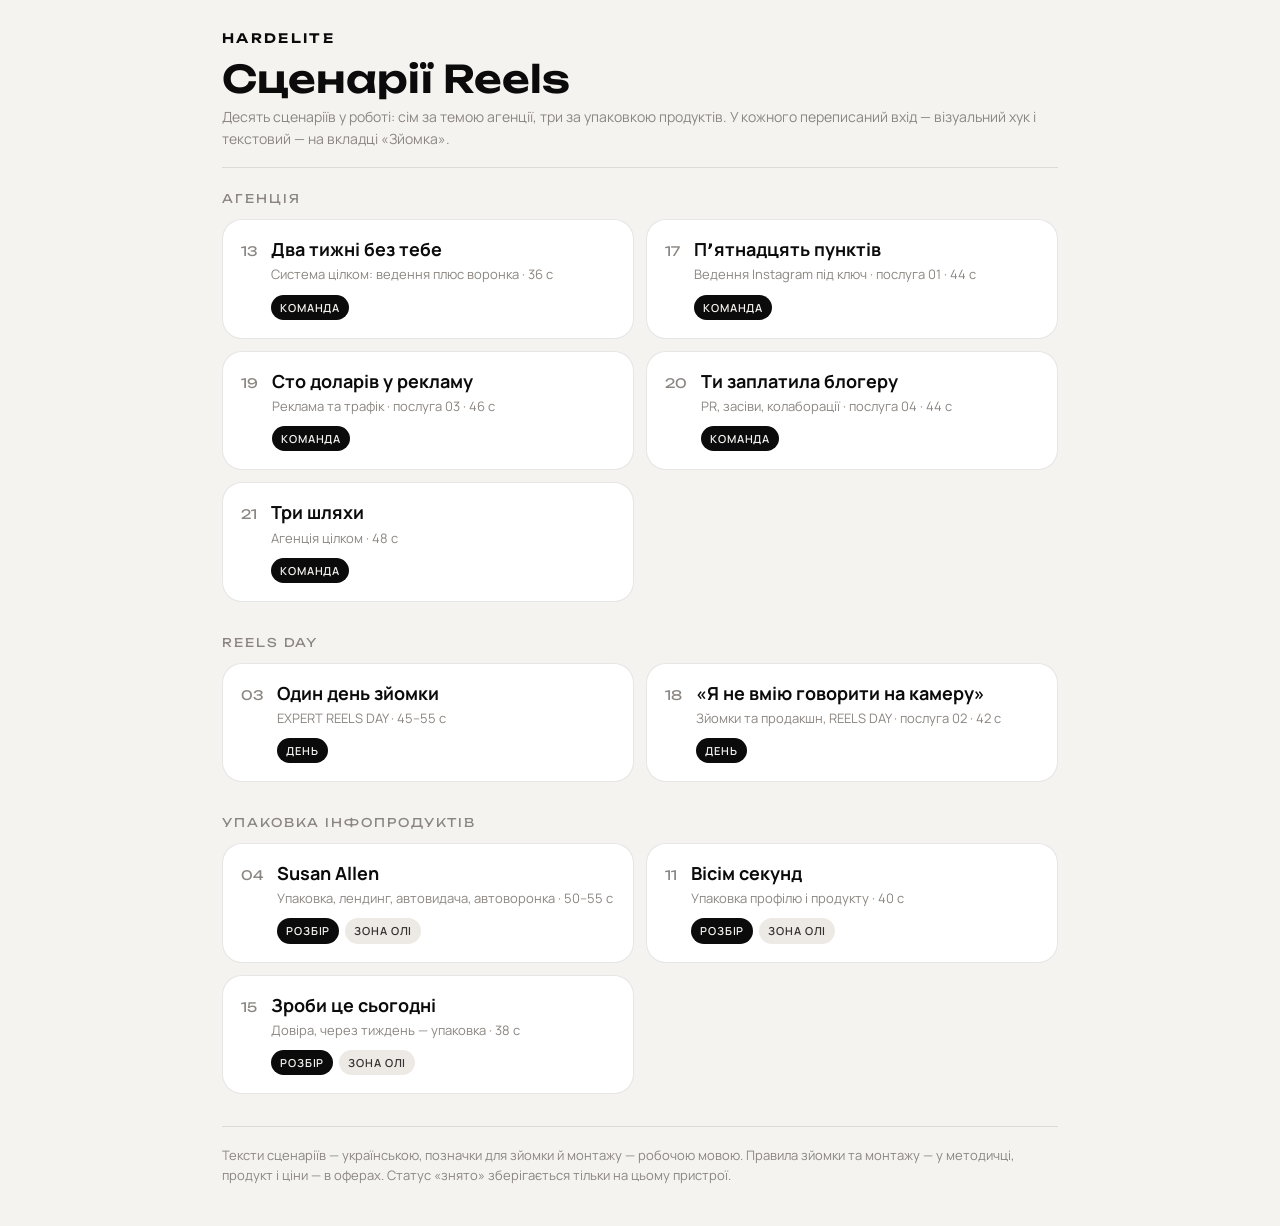
==== commit f1f22c2d: "Три кодових слова замість десяти Одне слово на напрям: КОМАНДА — агенція (13, 17, 19, 20, 21), ДЕНЬ " ====
--- a/scenarii/index.html
+++ b/scenarii/index.html
@@ -187,7 +187,7 @@
 },
 {
   n:4, group:'pack', title:'Susan Allen', zone:'Зона Олі',
-  sells:'Упаковка, лендинг, автовидача, автоворонка', who:'Експерти, які вже щось продають', len:'50–55 с', word:'ВОРОНКА',
+  sells:'Упаковка, лендинг, автовидача, автоворонка', who:'Експерти, які вже щось продають', len:'50–55 с', word:'РОЗБІР',
   hookV:`Екран чужого сайту. Курсор виділяє рядок «Hello, I am Susan Allen» — текст із шаблону, який забули замінити. Зум на виділене.`,
   hookT:`Я зайшла на сайт експерта, який продає на десятки тисяч, і побачила ось це. Імʼя чужої жінки з шаблону.`,
   head:'Я відкрила сайт експерта і побачила «Hello, I am Susan Allen»',
@@ -202,7 +202,7 @@
 
 Четверте — після покупки немає нічого. Людина купила гайд і пішла. А далі мала бути консультація, а потім пакет на десять сесій.`},
     {t:'40–48 с · висновок', s:`У таку сторінку рекламу лити не можна — трафік ліється в дірку. Спочатку фундамент, потім реклама.`},
-    {t:'48–55 с · заклик', s:`Слово ВОРОНКА в Direct — дай посилання на свою сторінку, і я пройду ці чотири точки по ній. Скажу, де саме ти втрачаєш заявки.`}
+    {t:'48–55 с · заклик', s:`Слово РОЗБІР в Direct — дай посилання на свою сторінку, і я пройду ці чотири точки по ній. Скажу, де саме ти втрачаєш заявки.`}
   ],
   shoot:'Третій образ. Сидячи, з телефоном — показуємо екран, але все на ньому підставне: демо-сторінка з чужим шаблоном спеціально під зйомку.',
   edit:['На хуку — екран телефона крупно, превʼю посилання з чужим фото. Головний кадр ролика',
@@ -215,7 +215,7 @@
 },
 {
   n:11, group:'pack', title:'Вісім секунд', zone:'Зона Олі',
-  sells:'Упаковка профілю і продукту', who:'Холодна аудиторія: експерти, майстри', len:'40 с', word:'АУДИТ',
+  sells:'Упаковка профілю і продукту', who:'Холодна аудиторія: експерти, майстри', len:'40 с', word:'РОЗБІР',
   hookV:`Палець швидко гортає стрічку, спиняється на профілі. У куті запускається таймер. Увесь кадр — екран телефона, обличчя немає.`,
   hookT:`Вісім секунд. Стільки людина дивиться на тебе, перш ніж вирішити — писати чи гортати далі.`,
   head:'Дай мені вісім секунд на твій профіль',
@@ -226,7 +226,7 @@
     {t:'16–24 с · друге', s:`Друге — перші три пости. Якщо всі три про тебе: твій шлях, твоє навчання, твій відпочинок — людина не знайшла себе. І закрила.`},
     {t:'24–30 с · третє', s:`Третє — куди тиснути. У половини профілів немає жодного місця, де можна залишити гроші. Ні сторінки, ні форми, ні ціни.`},
     {t:'30–33 с · пауза', s:`Постав на паузу. Подивись на свою шапку.`},
-    {t:'33–40 с · фінал', s:`Це не про красу профілю. Красивий профіль без упаковки — це вітрина без каси. Напиши слово АУДИТ — подивлюсь твій за ті самі вісім секунд і скажу, що міняти першим.`}
+    {t:'33–40 с · фінал', s:`Це не про красу профілю. Красивий профіль без упаковки — це вітрина без каси. Напиши слово РОЗБІР — подивлюсь твій за ті самі вісім секунд і скажу, що міняти першим.`}
   ],
   shoot:'Інструмент — самодіагностика: глядач дивиться не на нас, а на свій профіль. Мʼяке денне світло злiва, фон світліший за обличчя. Усі врізки — підставний демо-профіль, чужих не показуємо навіть розмитими.',
   edit:['Таймер 0:08 у куті живе перші вісім секунд реального часу і зникає — він тримає обіцянку хука',
@@ -238,7 +238,7 @@
 },
 {
   n:13, group:'agency', title:'Два тижні без тебе',
-  sells:'Система цілком: ведення плюс воронка', who:'Тепла аудиторія, ті, хто втомився', len:'36 с', word:'ПАУЗА',
+  sells:'Система цілком: ведення плюс воронка', who:'Тепла аудиторія, ті, хто втомився', len:'36 с', word:'КОМАНДА',
   hookV:`Валіза біля дверей, світло з передпокою. Рука тягнеться до ручки — і спиняється на пів дорозі. Телефон у другій руці світиться.`,
   hookT:`Коли ти востаннє не відповідала нікому два дні підряд? Не у відпустці з телефоном — а взагалі.`,
   head:'Уяви, що тебе немає два тижні',
@@ -248,7 +248,7 @@
     {t:'10–16 с · діагноз', s:`Якщо «ні» на всі три — у тебе не бізнес. У тебе робота, з якої не можна піти.`},
     {t:'16–26 с · ескалація', s:`І найгірше навіть не те, що ти не відпочиваєш. Найгірше, що ти не можеш хворіти. Не можеш взяти день. Не можеш вирости — бо все впирається у твої двадцять чотири години.`},
     {t:'26–29 с · пауза', s:`Два тижні. Перевір себе чесно.`},
-    {t:'29–36 с · фінал', s:`Контент, відповіді й оплати можуть іти без тебе. Це збирається за три-чотири тижні, і після цього ти потрібна там, де справді треба тебе. Напиши слово ПАУЗА — покажу, що в твоєму випадку відвʼязувати першим.`}
+    {t:'29–36 с · фінал', s:`Контент, відповіді й оплати можуть іти без тебе. Це збирається за три-чотири тижні, і після цього ти потрібна там, де справді треба тебе. Напиши слово КОМАНДА — покажу, що в твоєму випадку відвʼязувати першим.`}
   ],
   shoot:'Інструмент — переживання втрати, а не обіцянка вигоди. Єдиний ролик партії у вечірньому теплому світлі, тіні глибші. Останні сім секунд звучать мʼяко: якщо закінчити на болю, людина закриє і не напише.',
   edit:['Три питання виводимо списком з порожніми квадратами — глядач мисленно їх не відмічає, і це вся робота кадру',
@@ -260,7 +260,7 @@
 },
 {
   n:15, group:'pack', title:'Зроби це сьогодні', zone:'Зона Олі',
-  sells:'Довіра, через тиждень — упаковка', who:'Холодна аудиторія', len:'38 с', word:'ШАПКА',
+  sells:'Довіра, через тиждень — упаковка', who:'Холодна аудиторія', len:'38 с', word:'РОЗБІР',
   hookV:`Телефон у руці, людина стирає текст у шапці профілю, символ за символом, до порожнього поля.`,
   hookT:`Десять хвилин, безкоштовно і без нас. Єдина річ, яку я прошу зробити сьогодні.`,
   head:'Зроби це сьогодні, навіть якщо ти ніколи не прийдеш до нас',
@@ -272,7 +272,7 @@
     {t:'28–31 с · пауза', s:`І останнє. Найважливіше.`},
     {t:'31–38 с · фінал', s:`Посилання в шапці має вести туди, де можна залишити гроші. Не на профіль. Не на «пишіть у директ». На сторінку з формою. Зроби сьогодні — і напиши мені, що змінилось. Просто напиши, без жодних слів.`}
   ],
-  shoot:'Інструмент — чиста віддача: єдиний ролик, де ми нічого не просимо. Кодового слова в тексті НЕМА свідомо, слово ШАПКА ставимо лише в опис. Найтепліший кадр партії: жодної жорсткої тіні, світлий фон, відкрита поза.',
+  shoot:'Інструмент — чиста віддача: єдиний ролик, де ми нічого не просимо. Кодового слова в тексті НЕМА свідомо, слово РОЗБІР ставимо лише в опис. Найтепліший кадр партії: жодної жорсткої тіні, світлий фон, відкрита поза.',
   edit:['Формула — три пронумеровані рядки, лишаються до кінця біту',
     'Приклад: було/стало одна під одною, стара ГАСНЕ, не зачеркується — зачеркування читається як «ти неправа»',
     'На 28-й секунді чорний кадр з одним рядком',
@@ -282,7 +282,7 @@
 },
 {
   n:17, group:'agency', title:'Пʼятнадцять пунктів',
-  sells:'Ведення Instagram під ключ · послуга 01', who:'Експерти й бренди, які ведуть самі або з фрилансером', len:'44 с', word:'ВЕДЕННЯ',
+  sells:'Ведення Instagram під ключ · послуга 01', who:'Експерти й бренди, які ведуть самі або з фрилансером', len:'44 с', word:'КОМАНДА',
   hookV:`Аркуш паперу, рука ставить галочки згори вниз, список іде за нижній край кадру. Лічильник у куті росте.`,
   hookT:`Мені сказали, що я беру гроші за те, щоб постити картинки. Добре. Рахую вголос.`,
   head:'«Ведення Instagram» звучить як «постити за тебе». Рахую вголос',
@@ -292,7 +292,7 @@
     {t:'12–22 с · виробництво', s:`Далі сценарії. Зйомка. Монтаж. Обкладинки. Тексти під кожну публікацію. Субтитри, звук, кольор. Публікація за часом, а не коли ти згадала.`},
     {t:'22–30 с · невидиме', s:`І те, чого не видно: аналітика щомісяця, оформлення профілю й актуальних, органічне просування — і людина, в якої можна спитати «а це взагалі нормально виглядає?».`},
     {t:'30–34 с · пауза', s:`Пʼятнадцять пунктів. Порахуй, скільки з них зараз на тобі.`},
-    {t:'34–44 с · фінал', s:`Якщо більше пʼяти — ти не ведеш сторінку, ти працюєш другу зміну. Ми забираємо всі пʼятнадцять і залишаємо тобі один: прийти на зйомку і бути собою. Напиши слово ВЕДЕННЯ — покажу, як це виглядає по тижнях.`}
+    {t:'34–44 с · фінал', s:`Якщо більше пʼяти — ти не ведеш сторінку, ти працюєш другу зміну. Ми забираємо всі пʼятнадцять і залишаємо тобі один: прийти на зйомку і бути собою. Напиши слово КОМАНДА — покажу, як це виглядає по тижнях.`}
   ],
   shoot:'Інструмент — інвентаризація чужої роботи: ціну виправдовує не список того, що робимо ми, а список того, що людина перестає робити сама. Вероніка злiва кадру, праворуч лічильник. Пʼятнадцять пунктів звірити зі сайтом по списку, а не по памʼяті.',
   edit:['Лічильник у куті — головний прийом: цифра росте з кожним названим пунктом, 01 … 15, глядач чекає, де вона спиниться',
@@ -303,7 +303,7 @@
 },
 {
   n:18, group:'reelsday', title:'«Я не вмію говорити на камеру»',
-  sells:'Зйомки та продакшн, REELS DAY · послуга 02', who:'Експерти, які хочуть Reels і бояться камери', len:'42 с', word:'КАМЕРА',
+  sells:'Зйомки та продакшн, REELS DAY · послуга 02', who:'Експерти, які хочуть Reels і бояться камери', len:'42 с', word:'ДЕНЬ',
   hookV:`Людина перед камерою. Набирає повітря, відкриває рот — і махає рукою: стоп. Знімаємо збоку, у кадрі видно світло і штатив.`,
   hookT:`Ось так виглядає перша хвилина зйомки у вісімдесяти відсотків людей. І це нормально.`,
   head:'«Я не вмію говорити на камеру». Це не проблема',
@@ -314,7 +314,7 @@
     {t:'18–26 с · подача', s:`Подача ставиться на зйомці. Де зробити паузу, куди подивитись, що зробити з руками. Я стою за камерою і кажу це вголос, поки не стане звично.`},
     {t:'26–34 с · дублі й монтаж', s:`Дублів стільки, скільки потрібно. Невдалих не бачить ніхто, крім нас. А потім монтажер прибирає всі «ееее» і довгі паузи — і на екрані людина, яка говорить впевнено.`},
     {t:'34–38 с · пауза', s:`Ти не граєш. Ти просто розказуєш своє.`},
-    {t:'38–42 с · фінал', s:`Перший раз страшно хвилин двадцять. Потім ти питаєш, коли наступна зйомка. Напиши слово КАМЕРА — розкажу, як проходить день.`}
+    {t:'38–42 с · фінал', s:`Перший раз страшно хвилин двадцять. Потім ти питаєш, коли наступна зйомка. Напиши слово ДЕНЬ — розкажу, як проходить день.`}
   ],
   shoot:'Інструмент — зняття заперечення демонстрацією, а не суперечкою: не переконуємо, що людина вміє, а показуємо, що вміння не потрібне. Найтепліша інтонація, жодного «ти повинна» без зняття. Знімається окремо, на справжньому контент-дні.',
   edit:['Backstage-кадр — головний актив ролика: загальний план зі сторони, видно світло, камеру і як Вероніка веде людину. Знімаємо на найближчому контент-дні, він потрібен ще й сценарію 3',
@@ -326,7 +326,7 @@
 },
 {
   n:19, group:'agency', title:'Сто доларів у рекламу',
-  sells:'Реклама та трафік · послуга 03', who:'Ті, хто збирається вмикати рекламу або вже зливав бюджет', len:'46 с', word:'ТРАФІК',
+  sells:'Реклама та трафік · послуга 03', who:'Ті, хто збирається вмикати рекламу або вже зливав бюджет', len:'46 с', word:'КОМАНДА',
   hookV:`Екран рекламного кабінету, палець над кнопкою «Опублікувати». Завмирає.`,
   hookT:`Не натискай сьогодні. Дай мені тридцять секунд — скажу, куди підуть ці гроші.`,
   head:'Хочеш залити сто доларів у рекламу — не роби цього',
@@ -336,7 +336,7 @@
     {t:'12–20 с · відмова', s:`Тому ми не беремо трафік окремо, поки не стоїть шлях. Це єдина послуга, на яку ми кажемо «ще рано» — і кажемо це до того, як узяти гроші.`},
     {t:'20–30 с · як рахуємо', s:`А коли шлях стоїть, перші сто доларів — це ще не продажі. Це тест: три-чотири аудиторії, кілька креативів. Ми дивимось, де звернення дешевше. Те, що працює, масштабуємо. Те, що ні, вимикаємо на другий день, а не через місяць.`},
     {t:'30–34 с · пауза', s:`Реклама — це не лотерея. Це таблиця.`},
-    {t:'34–46 с · фінал', s:`І ти бачиш цю таблицю: скільки витрачено, скільки звернень, скільки коштує одне. Без «ми працюємо над цим». Напиши слово ТРАФІК — подивлюсь, чи тобі вже можна вмикати рекламу. І скажу прямо, якщо ні.`}
+    {t:'34–46 с · фінал', s:`І ти бачиш цю таблицю: скільки витрачено, скільки звернень, скільки коштує одне. Без «ми працюємо над цим». Напиши слово КОМАНДА — подивлюсь, чи тобі вже можна вмикати рекламу. І скажу прямо, якщо ні.`}
   ],
   shoot:'Інструмент — антипродаж плюс прозорість цифр: відмова від грошей читається як компетентність. Перші чотири секунди йдуть проти очікування — від агенції чекають «давай запустимо». Рівне світло, однотонний фон, без усмішки на хуку.',
   edit:['Таблиця в четвертому біті — НАША СПРАВЖНЯ, з будь-якого свого проєкту, з замазаними іменами. Намальована читається одразу, і ролик про прозорість перетворюється на свою протилежність',
@@ -348,7 +348,7 @@
 },
 {
   n:20, group:'agency', title:'Ти заплатила блогеру',
-  sells:'PR, засіви, колаборації · послуга 04', who:'Ті, у кого був невдалий досвід реклами в блогерів', len:'44 с', word:'ЗАСІВ',
+  sells:'PR, засіви, колаборації · послуга 04', who:'Ті, у кого був невдалий досвід реклами в блогерів', len:'44 с', word:'КОМАНДА',
   hookV:`Екран статистики, цифра «+17» за тиждень. Поруч на столі — переказ на три тисячі.`,
   hookT:`Сімнадцять людей за три тисячі гривень. І жодної заявки. Я знаю, чому так вийшло — і це не блогер.`,
   head:'Сімнадцять підписників і нуль заявок. Причина не в блогері',
@@ -359,7 +359,7 @@
     {t:'18–26 с · друга', s:`Друга. Блогер сказав «переходьте в профіль». Людина перейшла, побачила твою шапку і пішла. Реклама відпрацювала. Упаковка — ні.`},
     {t:'26–34 с · третя', s:`Третя, найдорожча. Один засів, один раз. Людина бачить тебе вперше і має одразу купити — так не буває. Засів — це знайомство, і їх треба кілька, в різних місцях, протягом місяця.`},
     {t:'34–38 с · пауза', s:`Ти не переплатила. Ти недоробила навколо.`},
-    {t:'38–44 с · фінал', s:`Ми робимо це системою: підбір і перевірка, домовленості, посадкова під конкретну аудиторію і кілька дотиків замість одного. Напиши слово ЗАСІВ — подивлюсь, у кого тобі є сенс іти.`}
+    {t:'38–44 с · фінал', s:`Ми робимо це системою: підбір і перевірка, домовленості, посадкова під конкретну аудиторію і кілька дотиків замість одного. Напиши слово КОМАНДА — подивлюсь, у кого тобі є сенс іти.`}
   ],
   shoot:'Інструмент — розбір знайомого провалу: переносимо причину туди, де її можна виправити. Структура «три причини, третя найдорожча» — з методички, обіцянка третьої тримає до кінця. Усі врізки підставні: ніша маленька, справжнього блогера впізнають навіть розмитим.',
   edit:['Пронумеровані блоки 1, 2, 3 — третій виходить з імпактом, він обіцяний на початку',
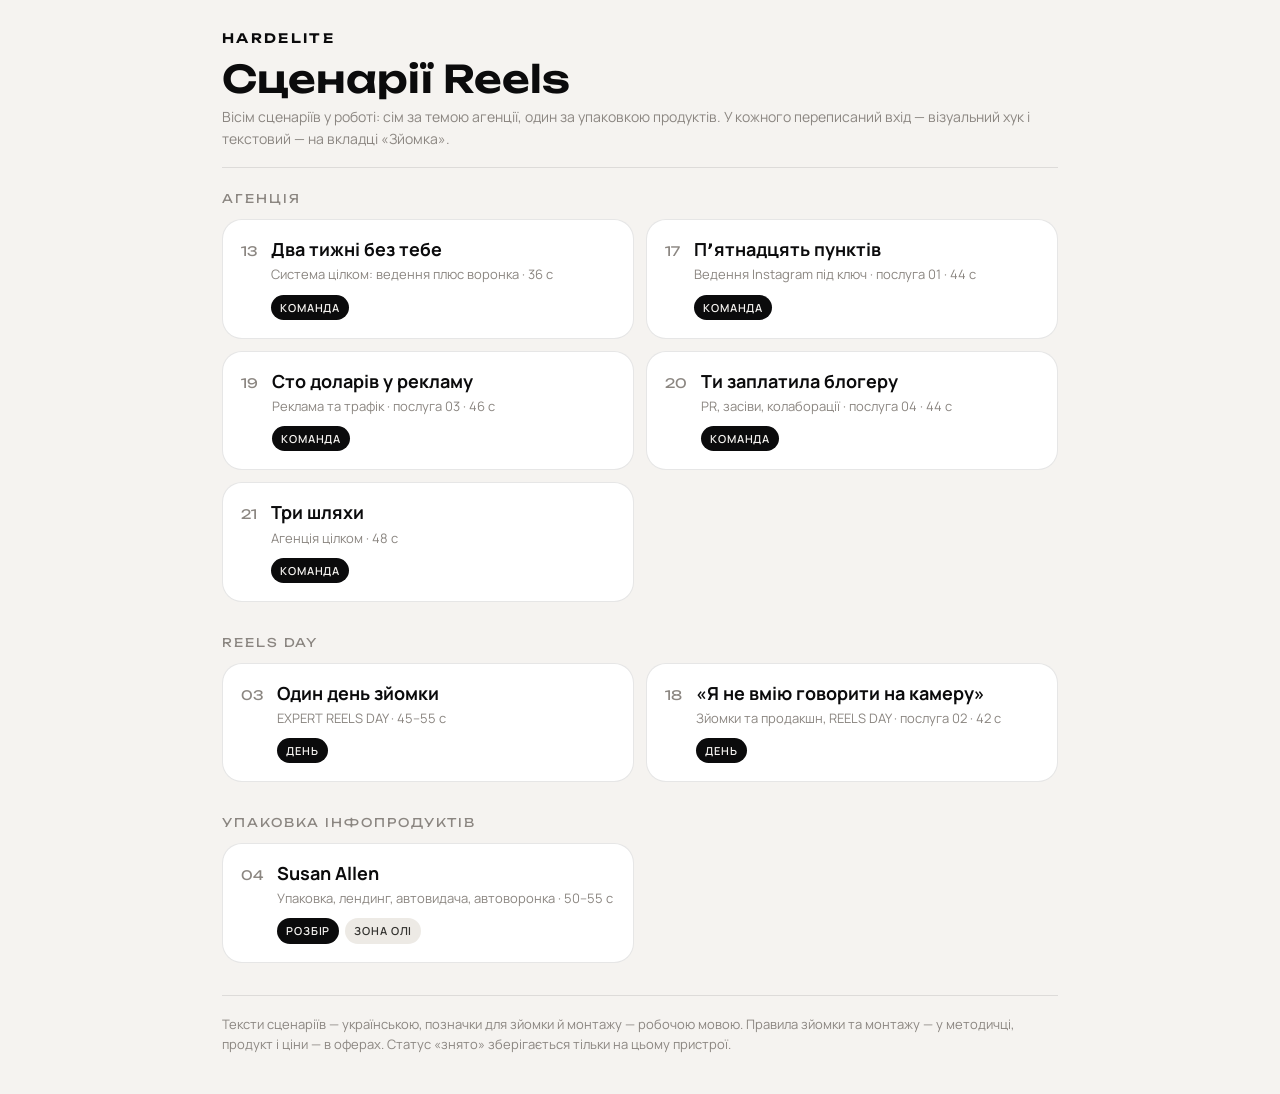
==== commit 798d26dd: "З упаковки лишається тільки Susan Allen «Вісім секунд» і «Зроби це сьогодні» прибрані: обидва крутят" ====
--- a/scenarii/index.html
+++ b/scenarii/index.html
@@ -126,7 +126,7 @@
   <header>
     <div class="brand">HARDELITE</div>
     <h1>Сценарії Reels</h1>
-    <p class="sub">Десять сценаріїв у роботі: сім за темою агенції, три за упаковкою продуктів. У кожного переписаний вхід — візуальний хук і текстовий — на вкладці «Зйомка».</p>
+    <p class="sub">Вісім сценаріїв у роботі: сім за темою агенції, один за упаковкою продуктів. У кожного переписаний вхід — візуальний хук і текстовий — на вкладці «Зйомка».</p>
   </header>
 
   <div id="list"></div>
@@ -161,7 +161,7 @@
   n:3, group:'reelsday', title:'Один день зйомки',
   sells:'EXPERT REELS DAY', who:'Експерти, блогери, бренди', len:'45–55 с', word:'ДЕНЬ',
   hookV:`Швидка нарізка одного дня в півтори секунди: клацає хлопавка, міняється одяг, міняється фон, падає світло. Останній кадр нарізки — сітка знятих роликів на екрані телефона.`,
-  hookT:`Один день. Чотири зміни одягу. Пʼятнадцять роликів — і я не думаю про контент до наступного місяця.`,
+  hookT:`Пʼятнадцять роликів за один день. І так, я теж колись знімала один ролик по дві години, а потім лежала.`,
   head:'Один день зйомки — 15 Reels. Ось як це виглядає',
   beats:[
     {t:'0–4 с · хук', s:`Це вісім годин. У кінці — пʼятнадцять готових Reels, яких вистачить на місяць.`},
@@ -189,7 +189,7 @@
   n:4, group:'pack', title:'Susan Allen', zone:'Зона Олі',
   sells:'Упаковка, лендинг, автовидача, автоворонка', who:'Експерти, які вже щось продають', len:'50–55 с', word:'РОЗБІР',
   hookV:`Екран чужого сайту. Курсор виділяє рядок «Hello, I am Susan Allen» — текст із шаблону, який забули замінити. Зум на виділене.`,
-  hookT:`Я зайшла на сайт експерта, який продає на десятки тисяч, і побачила ось це. Імʼя чужої жінки з шаблону.`,
+  hookT:`Жінка продає на десятки тисяч. А на її сайті досі живе якась Сьюзен Аллен. І Сьюзен, схоже, продає краще.`,
   head:'Я відкрила сайт експерта і побачила «Hello, I am Susan Allen»',
   beats:[
     {t:'0–5 с · хук', s:`Я відкрила сайт експертки, щоб записатись. Перше, що побачила — фото чужої жінки і підпис «Hello, I am Susan Allen».`},
@@ -214,33 +214,10 @@
   cover:'Скриншот превʼю посилання з чужим фото + текст: «Це не її сайт»'
 },
 {
-  n:11, group:'pack', title:'Вісім секунд', zone:'Зона Олі',
-  sells:'Упаковка профілю і продукту', who:'Холодна аудиторія: експерти, майстри', len:'40 с', word:'РОЗБІР',
-  hookV:`Палець швидко гортає стрічку, спиняється на профілі. У куті запускається таймер. Увесь кадр — екран телефона, обличчя немає.`,
-  hookT:`Вісім секунд. Стільки людина дивиться на тебе, перш ніж вирішити — писати чи гортати далі.`,
-  head:'Дай мені вісім секунд на твій профіль',
-  beats:[
-    {t:'0–3 с · хук', s:`Дай мені вісім секунд на твій профіль — і я скажу, чому в тебе пишуть «скільки коштує» і зникають.`},
-    {t:'3–8 с · рамка', s:`Вісім секунд — це стільки, скільки дивиться реальний клієнт. Не маркетолог. Я за ці вісім секунд читаю три речі.`},
-    {t:'8–16 с · перше', s:`Перше — шапку. У тебе там написано, хто ти. «Майстер», «експерт», «коуч». А клієнт шукає, що він отримає. Це різні речення.`},
-    {t:'16–24 с · друге', s:`Друге — перші три пости. Якщо всі три про тебе: твій шлях, твоє навчання, твій відпочинок — людина не знайшла себе. І закрила.`},
-    {t:'24–30 с · третє', s:`Третє — куди тиснути. У половини профілів немає жодного місця, де можна залишити гроші. Ні сторінки, ні форми, ні ціни.`},
-    {t:'30–33 с · пауза', s:`Постав на паузу. Подивись на свою шапку.`},
-    {t:'33–40 с · фінал', s:`Це не про красу профілю. Красивий профіль без упаковки — це вітрина без каси. Напиши слово РОЗБІР — подивлюсь твій за ті самі вісім секунд і скажу, що міняти першим.`}
-  ],
-  shoot:'Інструмент — самодіагностика: глядач дивиться не на нас, а на свій профіль. Мʼяке денне світло злiва, фон світліший за обличчя. Усі врізки — підставний демо-профіль, чужих не показуємо навіть розмитими.',
-  edit:['Таймер 0:08 у куті живе перші вісім секунд реального часу і зникає — він тримає обіцянку хука',
-    'Три врізки екрана: шапка, сітка трьох постів, курсор шукає посилання',
-    'Блоки: 1 · ШАПКА, 2 · ТРИ ПОСТИ, 3 · КУДИ ТИСНУТИ',
-    'На 30-й секунді тиша 0,4 с і чорний кадр з одним рядком',
-    'Акцентні слова: ВІСІМ СЕКУНД, ХТО ТИ / ЩО ОТРИМАЄ, ЖОДНОГО МІСЦЯ, ВІТРИНА БЕЗ КАСИ'],
-  cover:'Таймер 0:08 крупно на темному + текст: «Твій профіль / за вісім секунд»'
-},
-{
   n:13, group:'agency', title:'Два тижні без тебе',
   sells:'Система цілком: ведення плюс воронка', who:'Тепла аудиторія, ті, хто втомився', len:'36 с', word:'КОМАНДА',
   hookV:`Валіза біля дверей, світло з передпокою. Рука тягнеться до ручки — і спиняється на пів дорозі. Телефон у другій руці світиться.`,
-  hookT:`Коли ти востаннє не відповідала нікому два дні підряд? Не у відпустці з телефоном — а взагалі.`,
+  hookT:`Зникни на два тижні. Просто уяви. Що продовжить працювати без тебе? Отож.`,
   head:'Уяви, що тебе немає два тижні',
   beats:[
     {t:'0–3 с · хук', s:`Уяви, що тебе немає два тижні. Не відпустка з телефоном — немає зовсім.`},
@@ -259,32 +236,10 @@
   cover:'Валіза біля дверей, світло з передпокою + текст: «Два тижні без тебе. / Що залишиться?»'
 },
 {
-  n:15, group:'pack', title:'Зроби це сьогодні', zone:'Зона Олі',
-  sells:'Довіра, через тиждень — упаковка', who:'Холодна аудиторія', len:'38 с', word:'РОЗБІР',
-  hookV:`Телефон у руці, людина стирає текст у шапці профілю, символ за символом, до порожнього поля.`,
-  hookT:`Десять хвилин, безкоштовно і без нас. Єдина річ, яку я прошу зробити сьогодні.`,
-  head:'Зроби це сьогодні, навіть якщо ти ніколи не прийдеш до нас',
-  beats:[
-    {t:'0–4 с · хук', s:`Зроби це сьогодні, навіть якщо ти ніколи не прийдеш до нас. Воно безкоштовне і займе десять хвилин.`},
-    {t:'4–10 с · задача', s:`Відкрий свою шапку профілю. Найімовірніше, там написано, хто ти. Переписуємо на те, що людина отримає.`},
-    {t:'10–20 с · формула', s:`Формула проста. Перший рядок — результат. Другий — для кого. Третій — доказ: скільки людей, скільки років, скільки робіт. Три рядки, і все.`},
-    {t:'20–28 с · приклад', s:`Приклад. Було: «сертифікований нутриціолог, мама двох дітей». Стало: «Їсти нормально без підрахунку калорій. Для жінок після тридцяти. Двісті клієнток за три роки».`},
-    {t:'28–31 с · пауза', s:`І останнє. Найважливіше.`},
-    {t:'31–38 с · фінал', s:`Посилання в шапці має вести туди, де можна залишити гроші. Не на профіль. Не на «пишіть у директ». На сторінку з формою. Зроби сьогодні — і напиши мені, що змінилось. Просто напиши, без жодних слів.`}
-  ],
-  shoot:'Інструмент — чиста віддача: єдиний ролик, де ми нічого не просимо. Кодового слова в тексті НЕМА свідомо, слово РОЗБІР ставимо лише в опис. Найтепліший кадр партії: жодної жорсткої тіні, світлий фон, відкрита поза.',
-  edit:['Формула — три пронумеровані рядки, лишаються до кінця біту',
-    'Приклад: було/стало одна під одною, стара ГАСНЕ, не зачеркується — зачеркування читається як «ти неправа»',
-    'На 28-й секунді чорний кадр з одним рядком',
-    'Фінал: повільний dolly out, фон у розфокусі',
-    'Акцентні слова: БЕЗКОШТОВНО, ЩО ОТРИМАЄ, ТРИ РЯДКИ, ДЕ МОЖНА ЗАЛИШИТИ ГРОШІ'],
-  cover:'Дві шапки профілю одна під одною, нижня підсвічена + текст: «Перепиши / за десять хвилин»'
-},
-{
   n:17, group:'agency', title:'Пʼятнадцять пунктів',
   sells:'Ведення Instagram під ключ · послуга 01', who:'Експерти й бренди, які ведуть самі або з фрилансером', len:'44 с', word:'КОМАНДА',
   hookV:`Аркуш паперу, рука ставить галочки згори вниз, список іде за нижній край кадру. Лічильник у куті росте.`,
-  hookT:`Мені сказали, що я беру гроші за те, щоб постити картинки. Добре. Рахую вголос.`,
+  hookT:`Мені сказали, що я беру гроші за те, щоб постити картинки. Добре. Зараз порахую вголос, за що саме.`,
   head:'«Ведення Instagram» звучить як «постити за тебе». Рахую вголос',
   beats:[
     {t:'0–4 с · хук', s:`«Ведення Instagram» звучить як «постити за тебе». Давай я порахую вголос, що це насправді.`},
@@ -305,7 +260,7 @@
   n:18, group:'reelsday', title:'«Я не вмію говорити на камеру»',
   sells:'Зйомки та продакшн, REELS DAY · послуга 02', who:'Експерти, які хочуть Reels і бояться камери', len:'42 с', word:'ДЕНЬ',
   hookV:`Людина перед камерою. Набирає повітря, відкриває рот — і махає рукою: стоп. Знімаємо збоку, у кадрі видно світло і штатив.`,
-  hookT:`Ось так виглядає перша хвилина зйомки у вісімдесяти відсотків людей. І це нормально.`,
+  hookT:`«Я не вмію говорити на камеру». І не треба. Я теж не вмію стригти — ходжу до майстра і якось живу.`,
   head:'«Я не вмію говорити на камеру». Це не проблема',
   beats:[
     {t:'0–4 с · хук', s:`«Я не вмію говорити на камеру». Я чую це від кожної другої. І це не проблема — це просто не твоя робота.`},
@@ -328,7 +283,7 @@
   n:19, group:'agency', title:'Сто доларів у рекламу',
   sells:'Реклама та трафік · послуга 03', who:'Ті, хто збирається вмикати рекламу або вже зливав бюджет', len:'46 с', word:'КОМАНДА',
   hookV:`Екран рекламного кабінету, палець над кнопкою «Опублікувати». Завмирає.`,
-  hookT:`Не натискай сьогодні. Дай мені тридцять секунд — скажу, куди підуть ці гроші.`,
+  hookT:`Не вмикай рекламу. Серйозно, прибери палець. Зараз поясню, як красиво спалити сто доларів за три дні.`,
   head:'Хочеш залити сто доларів у рекламу — не роби цього',
   beats:[
     {t:'0–4 с · хук', s:`Якщо ти хочеш зараз залити сто доларів у рекламу — не роби цього. Я скажу, куди вони підуть.`},
@@ -350,7 +305,7 @@
   n:20, group:'agency', title:'Ти заплатила блогеру',
   sells:'PR, засіви, колаборації · послуга 04', who:'Ті, у кого був невдалий досвід реклами в блогерів', len:'44 с', word:'КОМАНДА',
   hookV:`Екран статистики, цифра «+17» за тиждень. Поруч на столі — переказ на три тисячі.`,
-  hookT:`Сімнадцять людей за три тисячі гривень. І жодної заявки. Я знаю, чому так вийшло — і це не блогер.`,
+  hookT:`Три тисячі гривень за сімнадцять підписників. Вітаю, ти купила найдорожчих людей у своєму житті.`,
   head:'Сімнадцять підписників і нуль заявок. Причина не в блогері',
   beats:[
     {t:'0–4 с · хук', s:`Ти заплатила блогеру, вийшла реклама, прийшло сімнадцять підписників і нуль заявок. Причина не в блогері.`},
@@ -372,7 +327,7 @@
   n:21, group:'agency', title:'Три шляхи',
   sells:'Агенція цілком', who:'Ті, хто саме зараз вибирає виконавця', len:'48 с', word:'КОМАНДА',
   hookV:`Рука розкладає на склі три стікери в ряд і підписує кожен. На третьому спиняється.`,
-  hookT:`Є три способи зробити собі контент. Один із них коштує тобі не грошима, а вечорами.`,
+  hookT:`Є три способи зробити собі контент. Два з них ти вже пробувала, і обидва тобі не сподобались.`,
   head:'Три способи зробити собі контент — включно з тими, де ми не потрібні',
   beats:[
     {t:'0–4 с · хук', s:`Є три способи зробити собі контент. Розкажу всі три — включно з тими, де ми не потрібні.`},
@@ -454,7 +409,7 @@
     <div class="pane" data-pane="shoot">
       ${x.hookV ? `<div class="hookbox">
         <h4>Візуальний хук · перша секунда</h4><p>${esc(x.hookV)}</p>
-        <h4>Текстовий хук · що звучить</h4><p>${esc(x.hookT)}</p>
+        <h4>Текстовий хук · що звучить. Тон: жартуємо і тригеримо, не пояснюємо</h4><p>${esc(x.hookT)}</p>
       </div>` : ''}
       <div class="note">${esc(x.shoot)}</div>
       <h3>Обкладинка</h3>
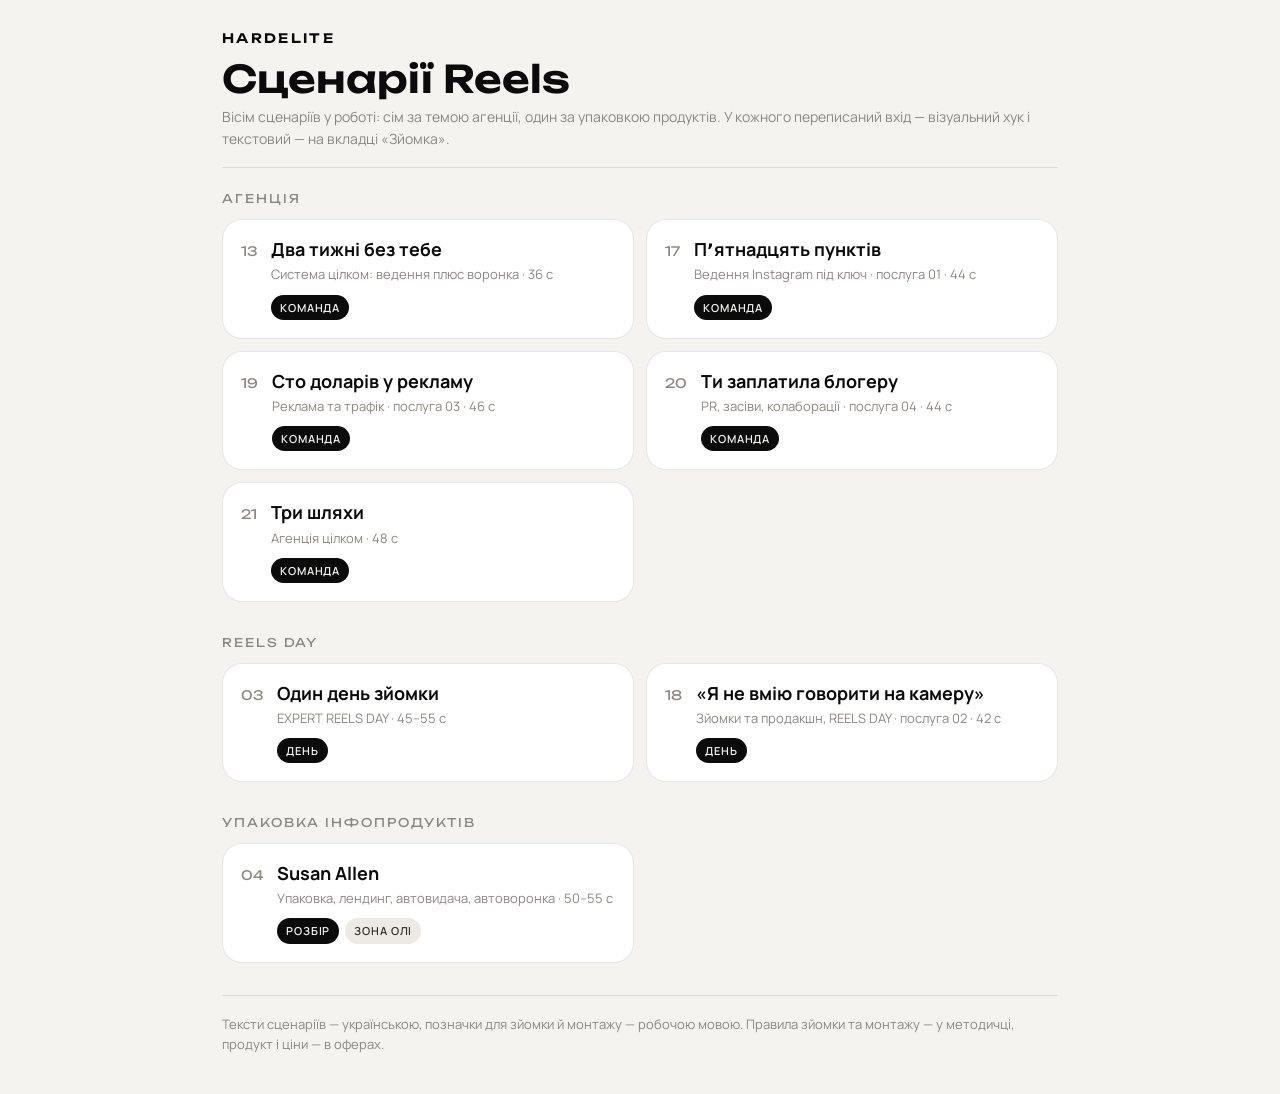
==== commit 4bd1be98: "Прибрана позначка «знято» Кнопка в сценарії, бейдж на картці, рядок у підвалі і localStorage. Статус" ====
--- a/scenarii/index.html
+++ b/scenarii/index.html
@@ -49,7 +49,6 @@
 .tag{font-size:11px;font-weight:600;letter-spacing:.08em;text-transform:uppercase;
   padding:4px 9px;border-radius:999px;background:var(--paper-2);color:var(--ink-80)}
 .tag--word{background:var(--ink);color:var(--paper)}
-.tag--done{background:#1f7a46;color:#fff}
 .tag--first{background:#b4531f;color:#fff}
 .hookbox{border:1px solid var(--line);border-radius:var(--r);padding:16px 18px;margin:0 0 14px;background:var(--card)}
 .hookbox h4{margin:0 0 4px;font-size:11px;font-weight:700;letter-spacing:.08em;
@@ -134,7 +133,6 @@
   <footer>
     Тексти сценаріїв — українською, позначки для зйомки й монтажу — робочою мовою.
     Правила зйомки та монтажу — у методичці, продукт і ціни — в оферах.
-    Статус «знято» зберігається тільки на цьому пристрої.
   </footer>
 </div>
 
@@ -358,16 +356,9 @@
   ['pack','Упаковка інфопродуктів']
 ];
 
-function readDone(){
-  try{ return JSON.parse(localStorage.getItem('he_done') || '{}'); }catch(e){ return {}; }
-}
-function writeDone(d){
-  try{ localStorage.setItem('he_done', JSON.stringify(d)); }catch(e){}
-}
 const esc = t => String(t).replace(/[&<>]/g, c => ({'&':'&amp;','<':'&lt;','>':'&gt;'}[c]));
 
 function render(){
-  const done = readDone();
   list.innerHTML = GROUPS.map(([g,label]) => {
     const picked = S.filter(x => x.group === g);
     if(!picked.length) return '';
@@ -379,7 +370,6 @@
         <div class="tags">
           <span class="tag tag--word">${esc(x.word)}</span>
           ${x.zone ? `<span class="tag">${esc(x.zone)}</span>` : ''}
-          ${done[x.n] ? '<span class="tag tag--done">Знято</span>' : ''}
         </div>
       </button>`).join('');
     return `<div class="group-title">${label}</div><div class="grid">${items}</div>`;
@@ -389,13 +379,11 @@
 function open(n){
   const x = S.find(s => s.n === n); if(!x) return;
   current = x;
-  const done = readDone();
   body.innerHTML = `
     <h1 style="margin-top:22px">${esc(x.title)}</h1>
     <p class="sub" style="margin-bottom:16px">${esc(x.sells)} · ${esc(x.who)} · ${esc(x.len)}</p>
     <div class="status">
-      <button class="btn ${done[x.n] ? 'btn--dark' : ''}" id="toggleDone">${done[x.n] ? '✓ Знято' : 'Позначити як знято'}</button>
-      <span class="tag tag--word" style="align-self:center">Кодове слово: ${esc(x.word)}</span>
+      <span class="tag tag--word">Кодове слово: ${esc(x.word)}</span>
     </div>
     <div class="tabs" role="tablist">
       <button class="tab" role="tab" aria-selected="true" data-pane="say">Текст</button>
@@ -447,12 +435,6 @@
     body.querySelectorAll('.tab').forEach(o => o.setAttribute('aria-selected', String(o === t)));
     body.querySelectorAll('.pane').forEach(p => p.classList.toggle('is-on', p.dataset.pane === t.dataset.pane));
   }
-  if(e.target.id === 'toggleDone' && current){
-    const d = readDone(); d[current.n] = !d[current.n]; writeDone(d);
-    const on = !!d[current.n];
-    e.target.textContent = on ? '✓ Знято' : 'Позначити як знято';
-    e.target.classList.toggle('btn--dark', on);
-  }
 });
 $('#back').addEventListener('click', close);
 $('#openPrompter').addEventListener('click', openPrompter);
